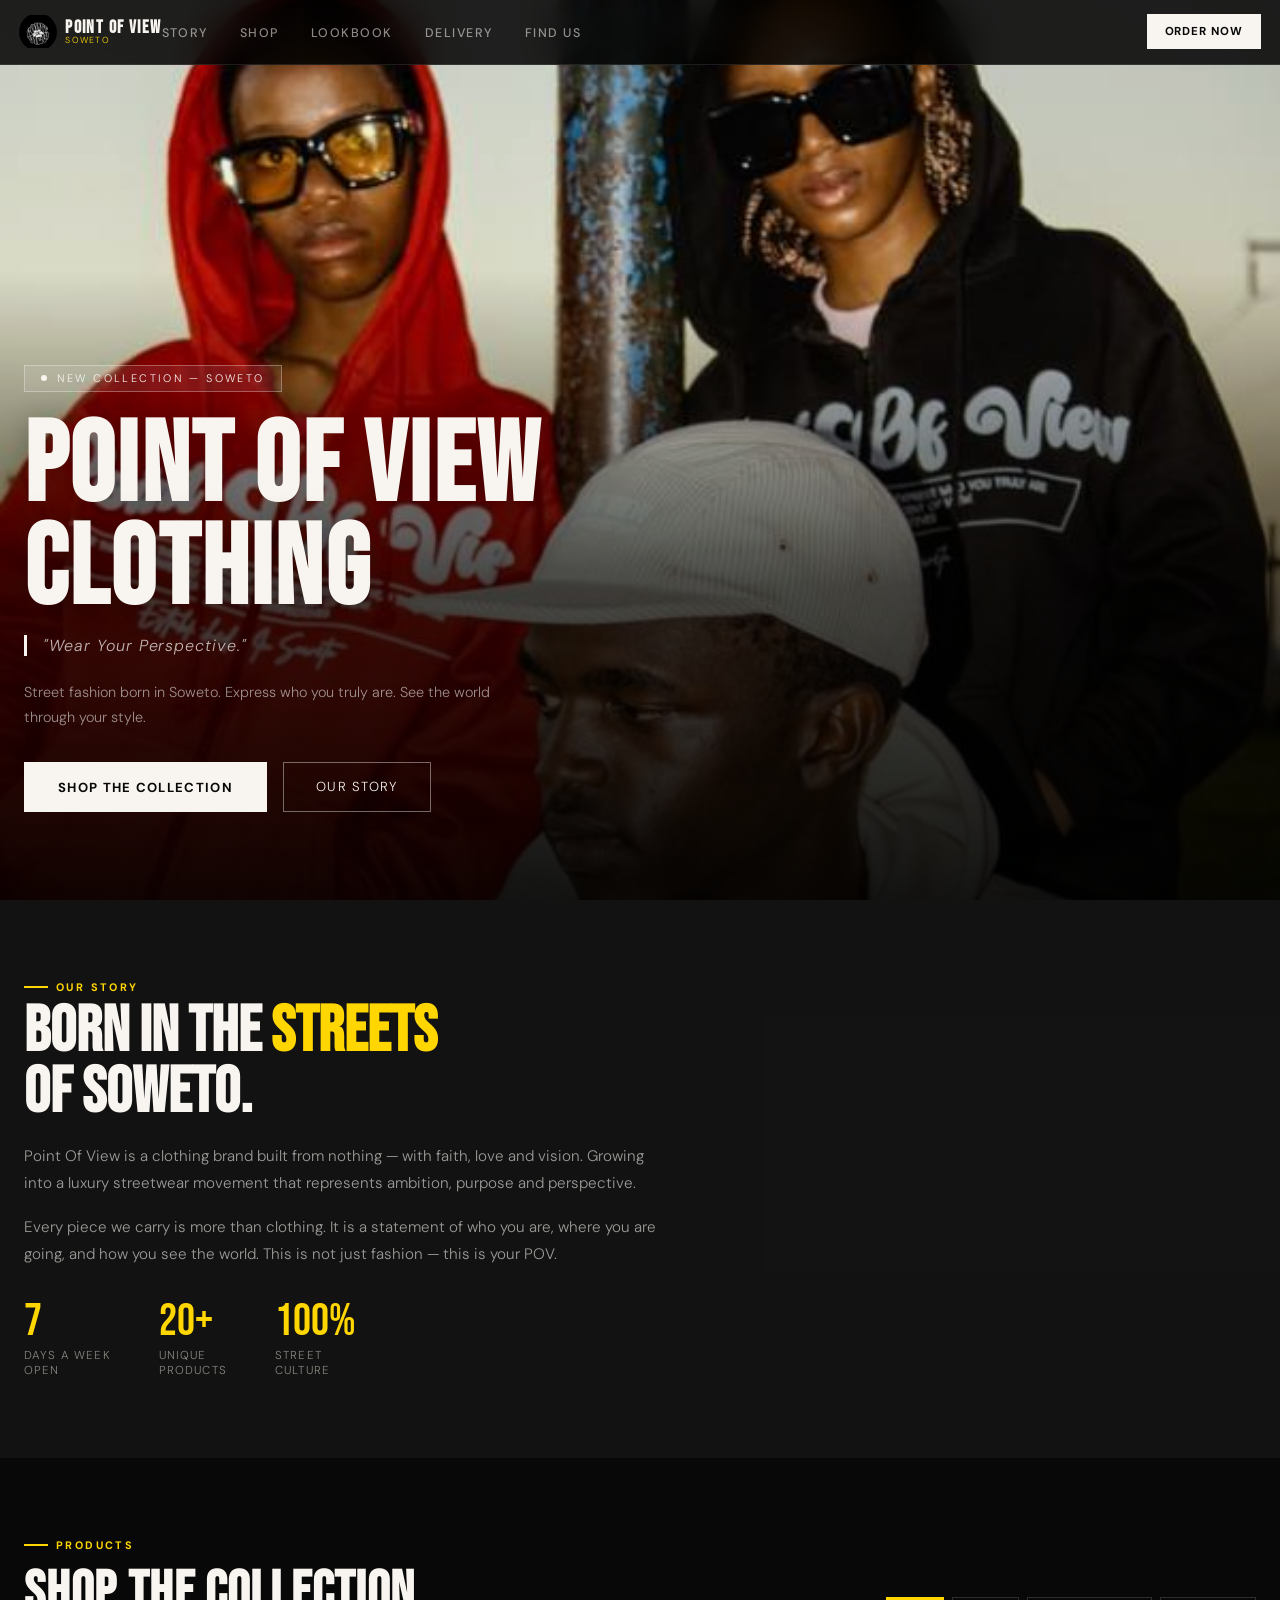
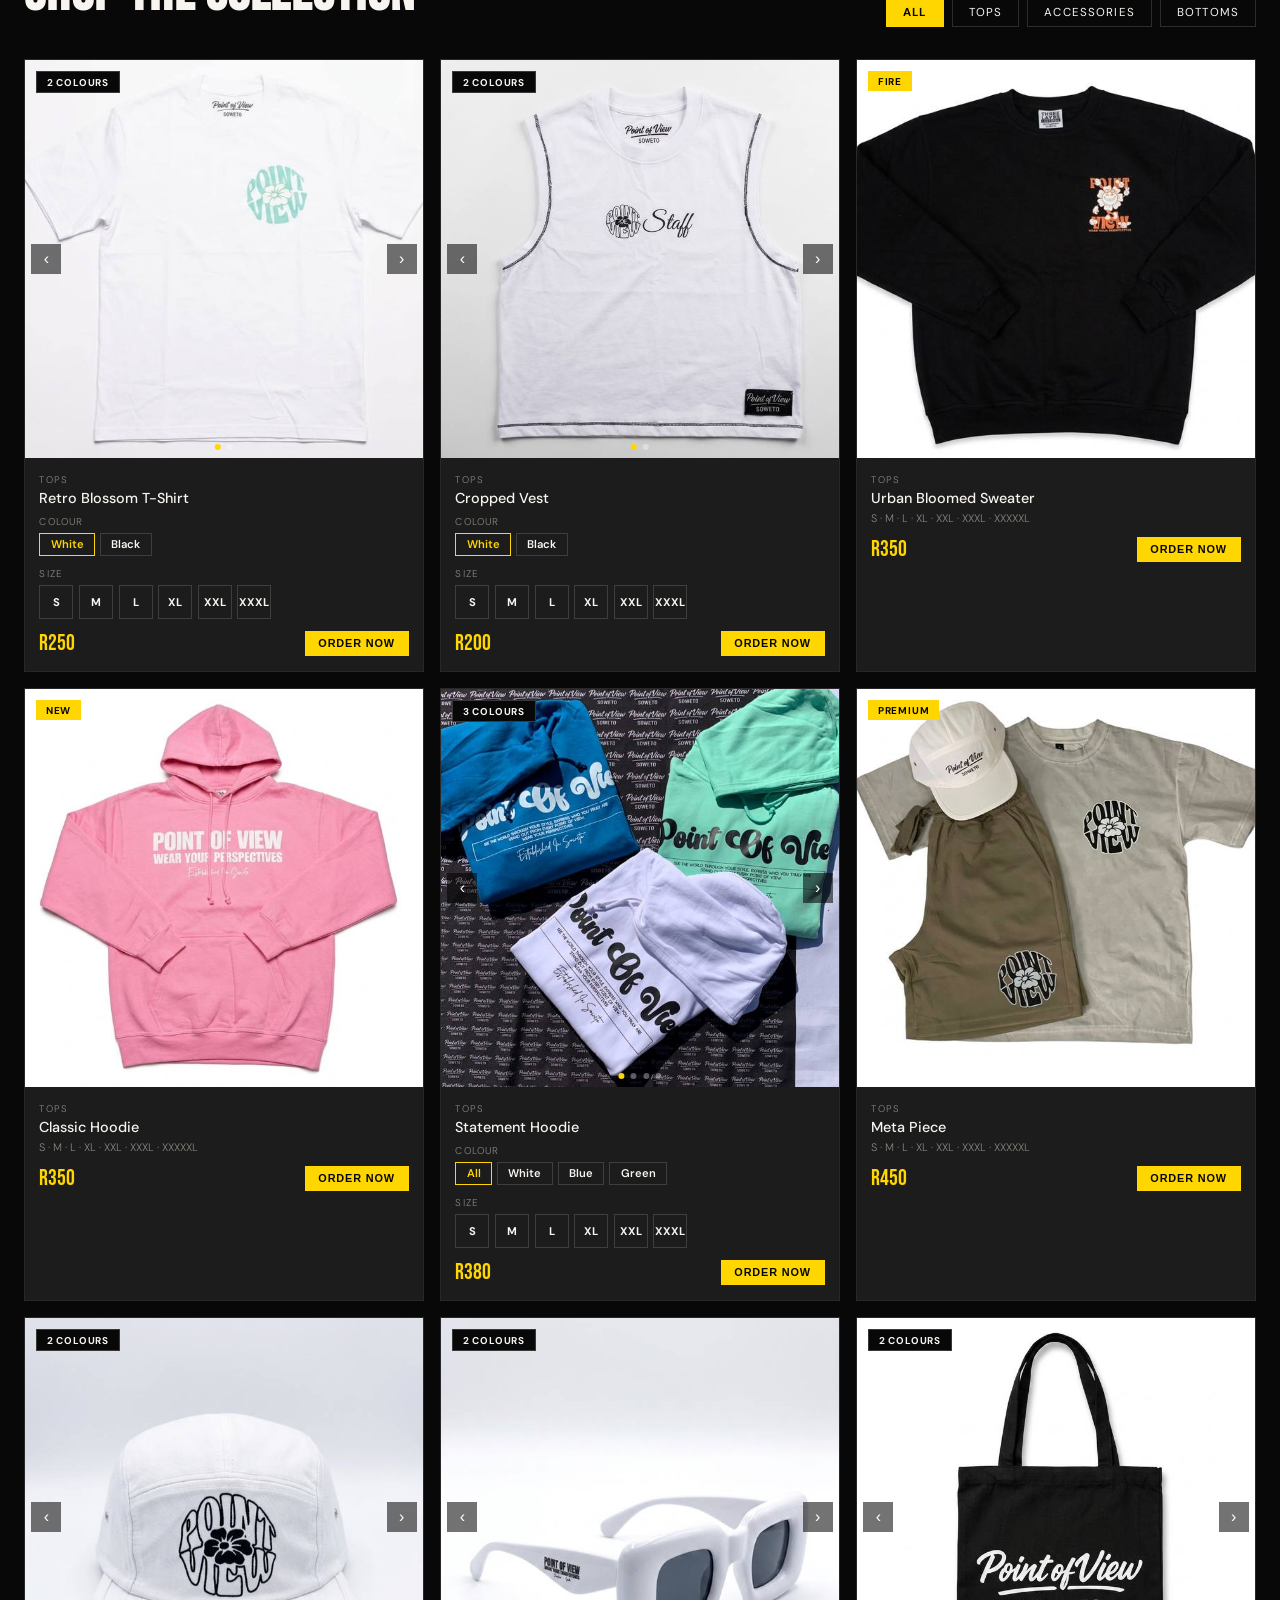
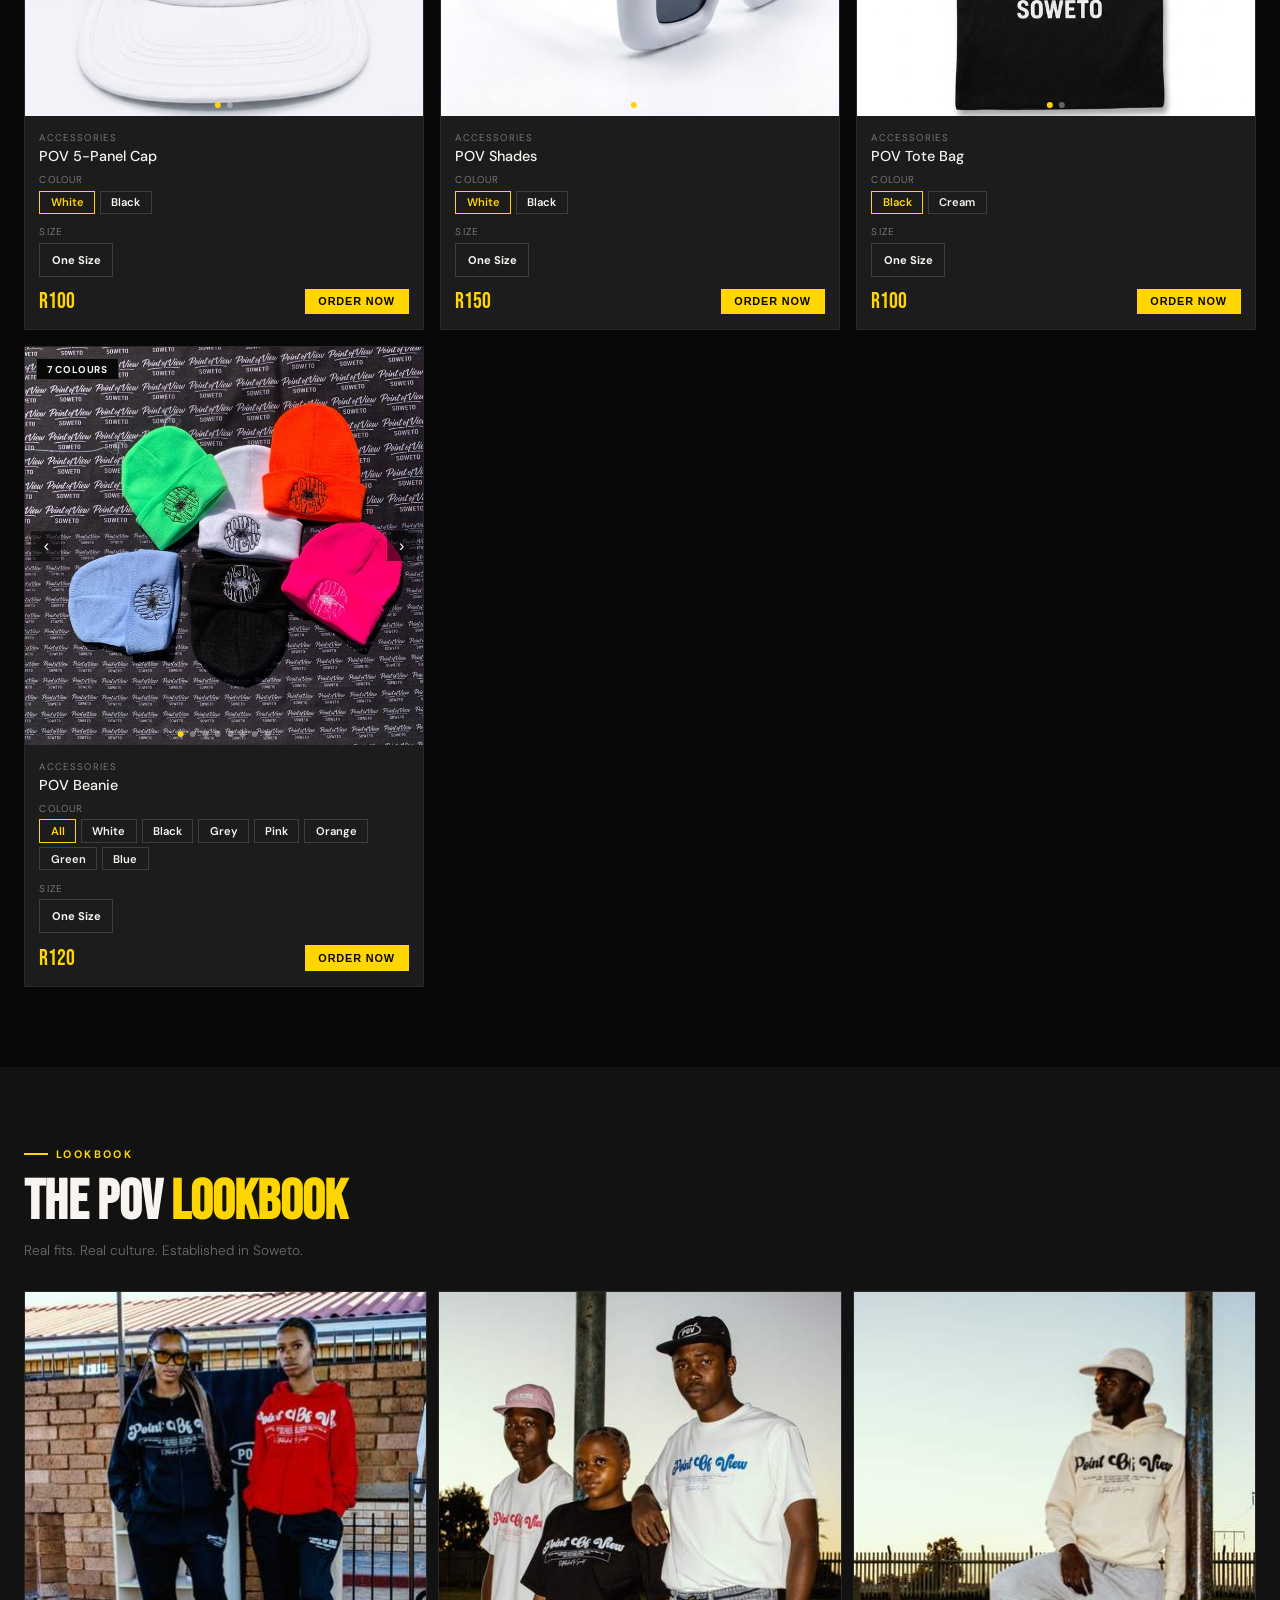
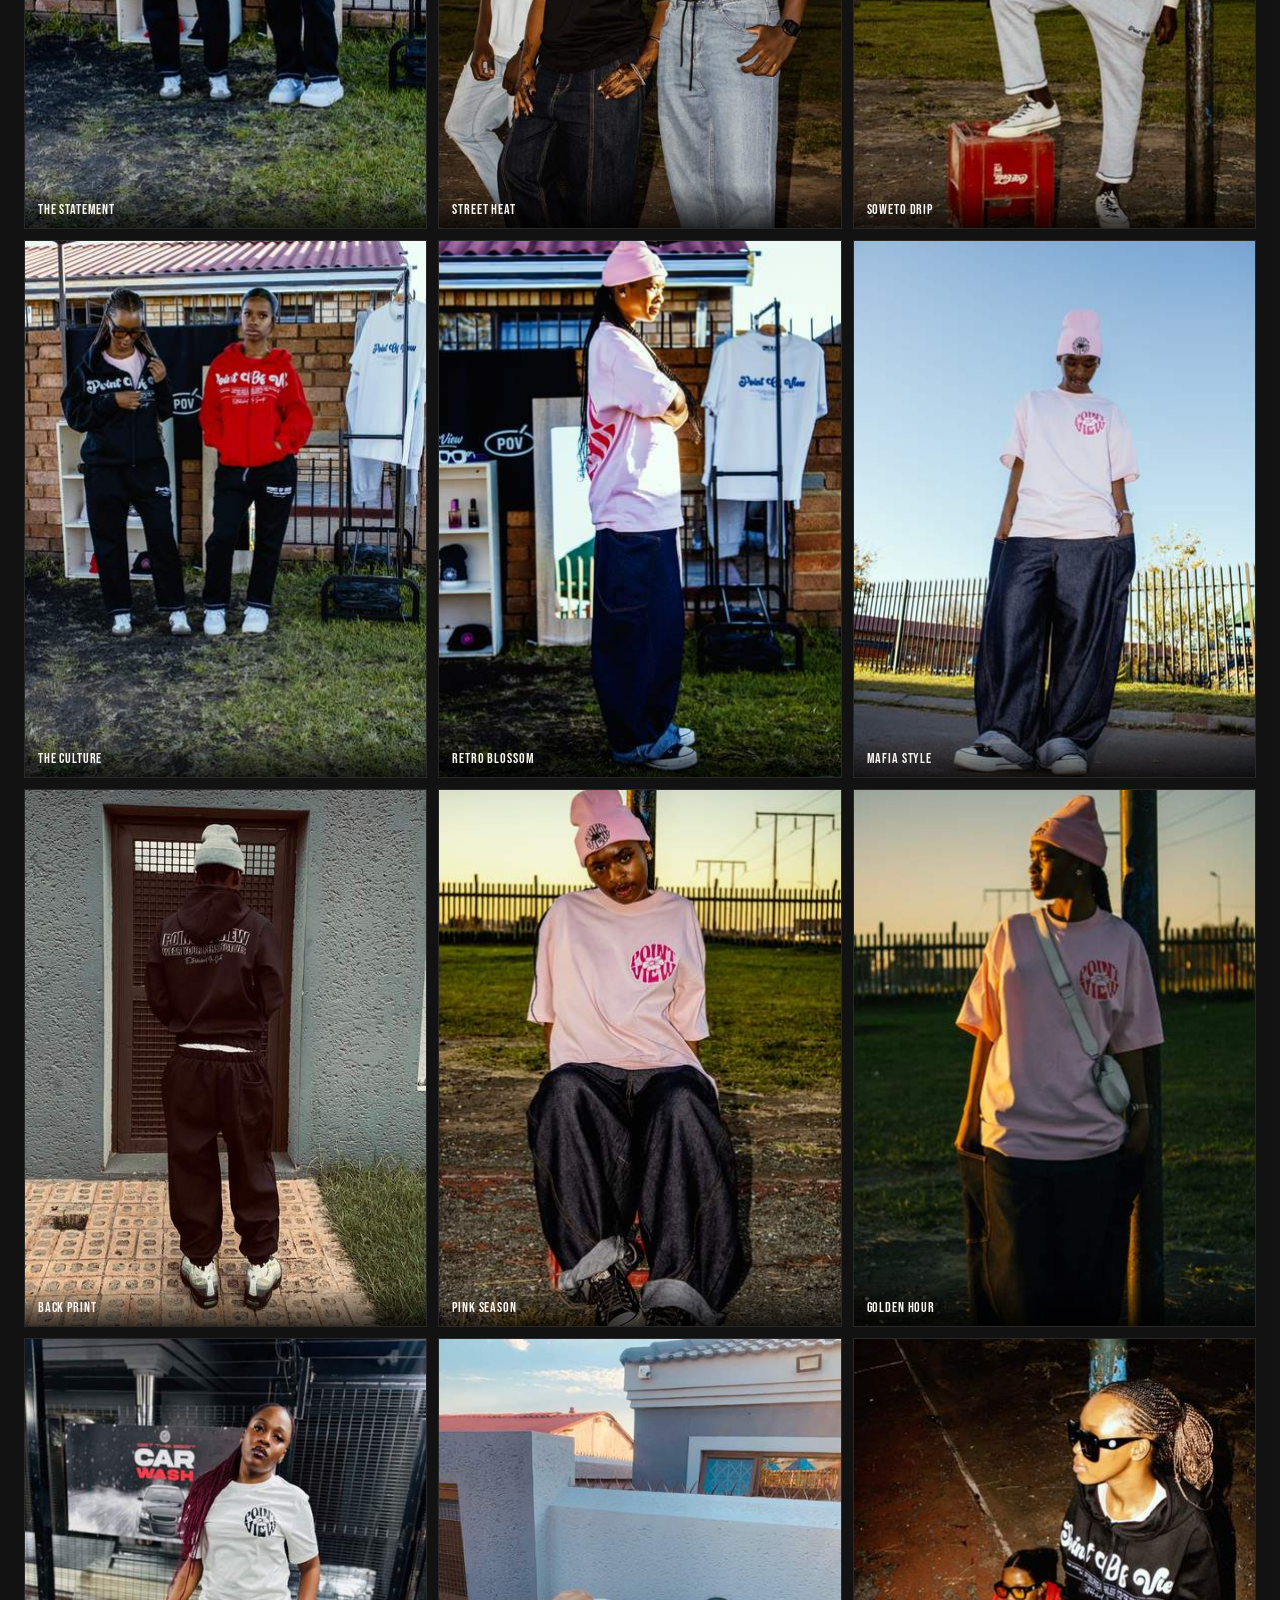
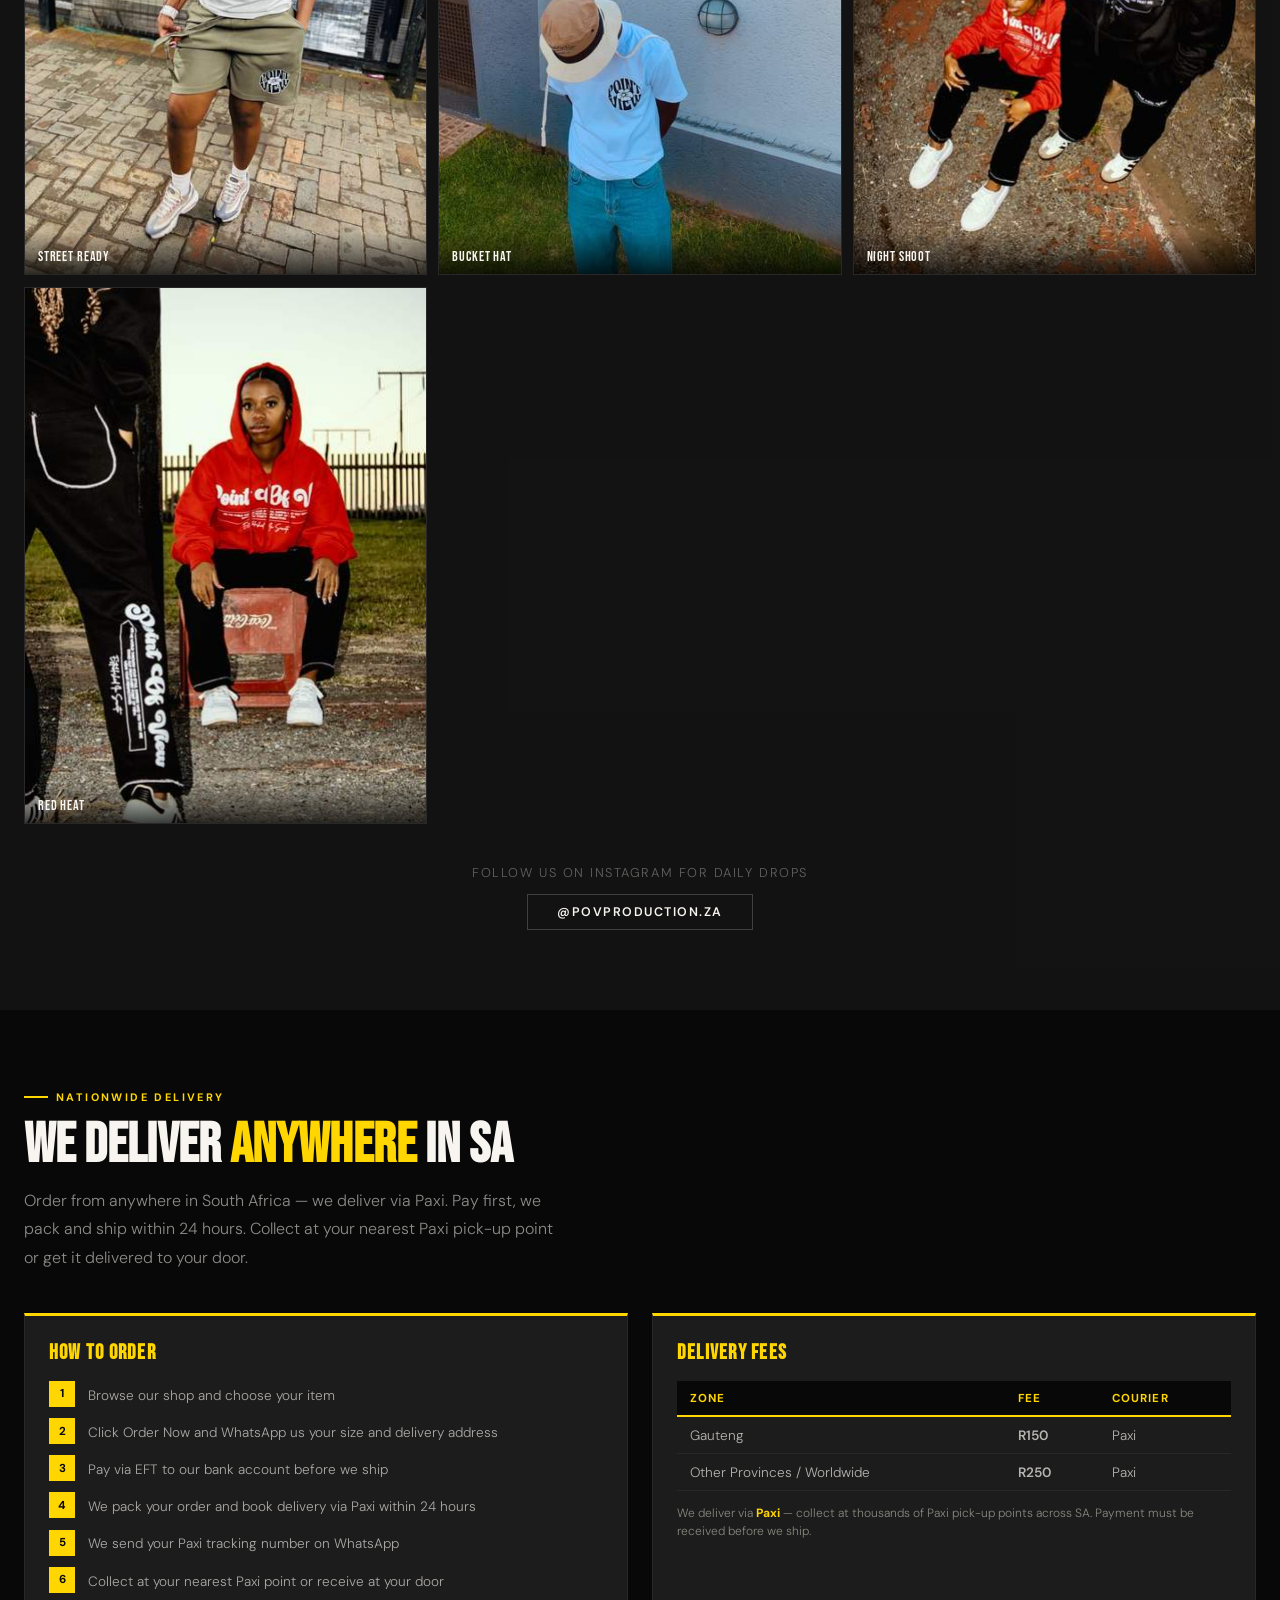
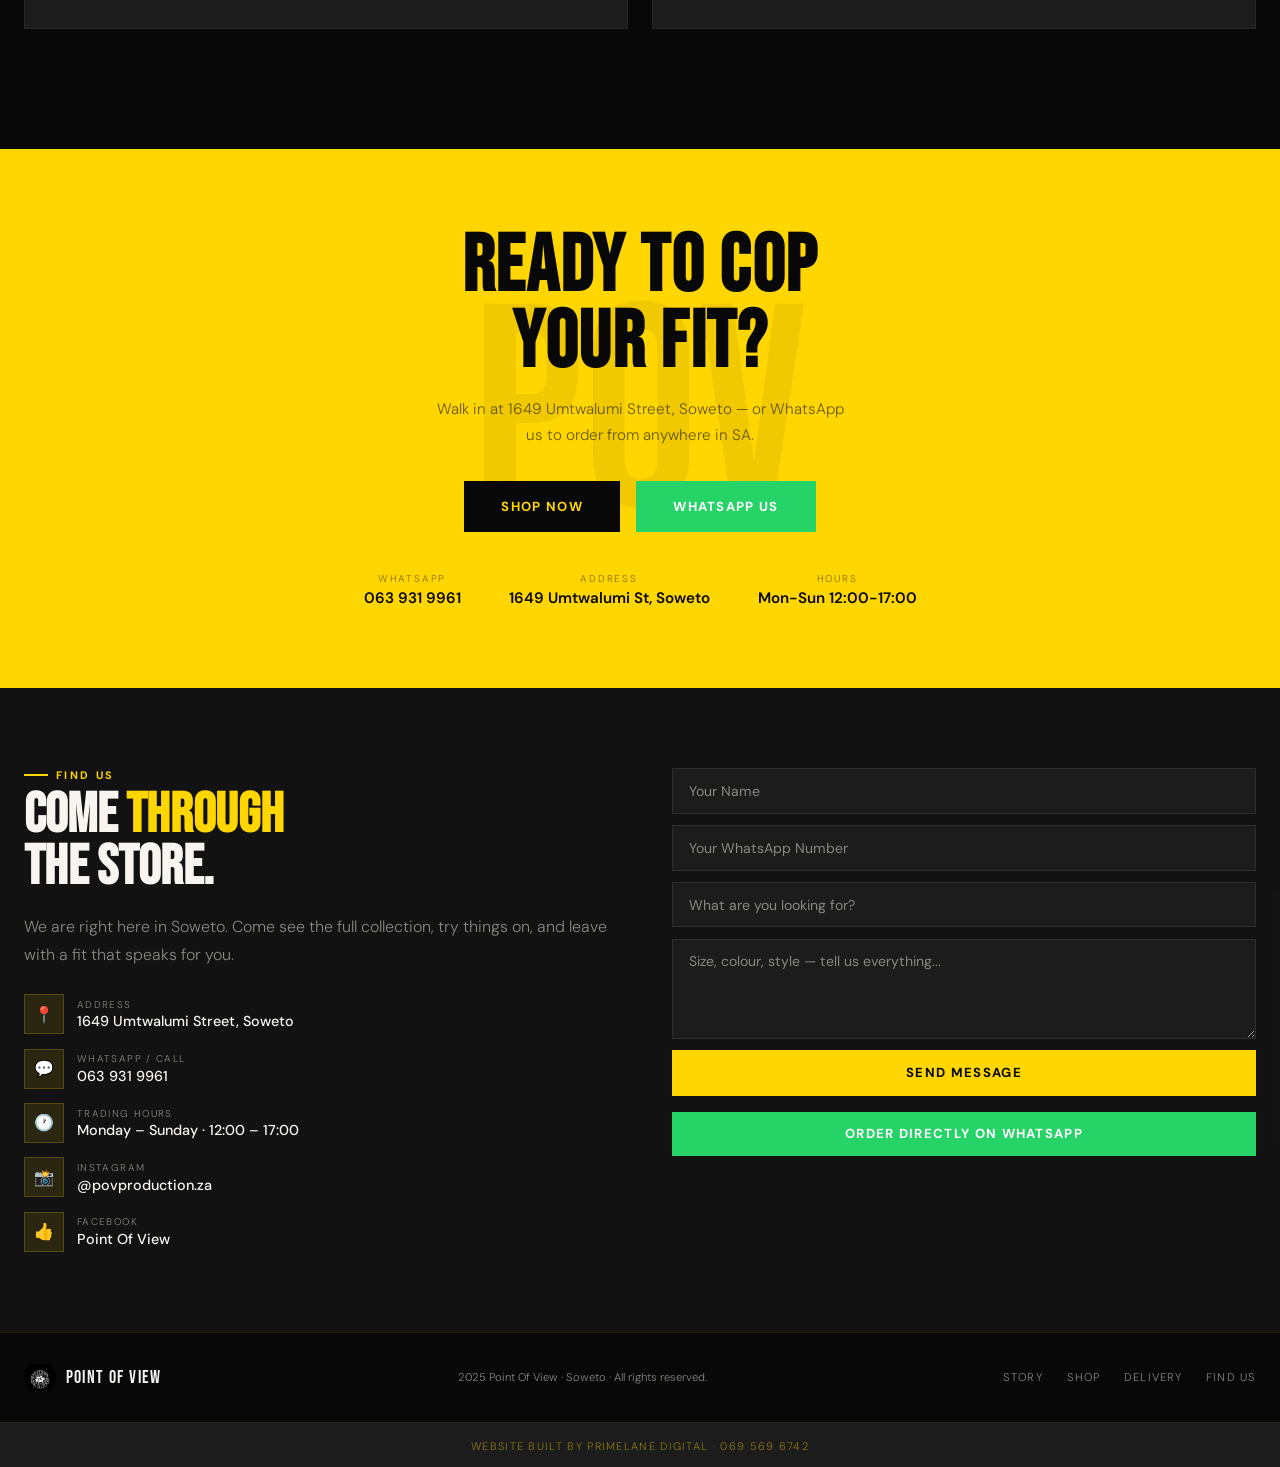
==== index.html @ 4c7d1acc "Initial commit" ====
<!DOCTYPE html>
<html lang="en">
<head>
  <meta charset="UTF-8"/>
  <meta name="viewport" content="width=device-width, initial-scale=1.0"/>
  <title>Point Of View | POV Clothing — Soweto</title>
  <link href="https://fonts.googleapis.com/css2?family=Bebas+Neue&family=DM+Sans:wght@300;400;500&display=swap" rel="stylesheet"/>
  <style>
    *,*::before,*::after{margin:0;padding:0;box-sizing:border-box;}
    :root{--black:#080808;--white:#f8f5f0;--yellow:#FFD600;--gray:#141414;--gray2:#1c1c1c;--muted:#888880;}
    html{scroll-behavior:smooth;}
    body{background:var(--black);color:var(--white);font-family:'DM Sans',sans-serif;font-weight:300;overflow-x:hidden;}
    nav{position:fixed;top:0;left:0;right:0;z-index:200;display:flex;flex-direction:row;justify-content:space-between;align-items:center;flex-wrap:nowrap;padding:0.8rem 1.2rem;background:rgba(0,0,0,0.85);backdrop-filter:blur(20px);border-bottom:1px solid rgba(255,255,255,0.1);}
    .nav-logo{display:flex;align-items:center;gap:0.5rem;flex-shrink:1;max-width:60%;}
    .nav-logo img{width:38px;height:38px;object-fit:contain;border-radius:50%;}
    .nav-logo-text{display:flex;flex-direction:column;line-height:1;}
    .nav-logo-text strong{font-family:'Bebas Neue',sans-serif;font-size:1.1rem;letter-spacing:0.08em;color:var(--white);white-space:nowrap;}
    .nav-logo-text small{font-size:0.55rem;letter-spacing:0.15em;text-transform:uppercase;color:#FFD600;}
    .nav-links{display:flex;gap:2rem;list-style:none;}
    .nav-links a{color:var(--white);text-decoration:none;font-size:0.78rem;letter-spacing:0.12em;text-transform:uppercase;font-weight:500;opacity:0.55;transition:opacity 0.2s;}
    .nav-links a:hover{opacity:1;color:#FFD600;}
    .nav-cta{background:var(--white);color:var(--black);padding:0.5rem 1rem;font-size:0.72rem;font-weight:700;letter-spacing:0.08em;text-transform:uppercase;text-decoration:none;border:2px solid var(--white);white-space:nowrap;flex-shrink:0;display:block;margin-left:auto;transition:all 0.2s;}
    .nav-cta:hover{background:transparent;color:var(--white);}
    .hero{min-height:100svh;position:relative;overflow:hidden;display:flex;align-items:flex-end;padding:0;}
    .hero-photo{position:absolute;inset:0;z-index:0;}
    .hero-photo img{width:100%;height:100%;object-fit:cover;object-position:center 20%;}
    .hero-photo::after{content:'';position:absolute;inset:0;background:linear-gradient(to bottom,rgba(0,0,0,0.05) 0%,rgba(0,0,0,0.05) 30%,rgba(0,0,0,0.7) 65%,rgba(0,0,0,0.92) 100%);}
    .hero-content{position:relative;z-index:2;width:100%;padding:7rem 1.5rem 4rem;}
    .hero-eyebrow{display:inline-flex;align-items:center;gap:0.6rem;background:rgba(255,255,255,0.08);border:1px solid rgba(255,255,255,0.3);padding:0.35rem 1rem;margin-bottom:1.5rem;font-size:0.68rem;letter-spacing:0.22em;text-transform:uppercase;color:var(--white);}
    .blink{width:6px;height:6px;background:var(--white);border-radius:50%;animation:blink 1.5s ease-in-out infinite;}
    @keyframes blink{0%,100%{opacity:1}50%{opacity:0.2}}
    .hero h1{font-family:'Bebas Neue',sans-serif;font-size:clamp(3.5rem,10vw,7rem);line-height:0.92;letter-spacing:0.02em;color:var(--white);margin-bottom:0.8rem;text-shadow:0 2px 30px rgba(0,0,0,0.3);}
    .hero-slogan{font-size:1rem;font-style:italic;color:rgba(255,255,255,0.7);letter-spacing:0.06em;margin-bottom:1.5rem;border-left:3px solid var(--white);padding-left:1rem;}
    .hero-sub{font-size:0.9rem;color:rgba(255,255,255,0.55);max-width:480px;line-height:1.75;margin-bottom:2rem;}
    .hero-btns{display:flex;gap:1rem;flex-wrap:wrap;margin-bottom:1.5rem;}
    .btn-main{background:var(--white);color:var(--black);padding:0.9rem 2rem;font-size:0.82rem;font-weight:700;letter-spacing:0.1em;text-transform:uppercase;text-decoration:none;border:2px solid var(--white);transition:all 0.2s;display:inline-block;}
    .btn-main:hover{background:transparent;color:var(--white);}
    .btn-ghost{border:1.5px solid rgba(255,255,255,0.4);color:var(--white);padding:0.9rem 2rem;font-size:0.82rem;letter-spacing:0.1em;text-transform:uppercase;text-decoration:none;transition:all 0.2s;display:inline-block;}
    .btn-ghost:hover{background:var(--white);color:var(--black);}
    section{padding:5rem 1.5rem;position:relative;z-index:1;}
    .sec-tag{font-size:0.68rem;letter-spacing:0.22em;text-transform:uppercase;color:#FFD600;font-weight:700;margin-bottom:0.5rem;display:flex;align-items:center;gap:0.5rem;}
    .sec-tag::before{content:'';width:1.5rem;height:2px;background:#FFD600;}
    .about{background:rgba(20,20,20,0.95);}
    .about h2{font-family:'Bebas Neue',sans-serif;font-size:clamp(2.5rem,6vw,4rem);line-height:0.95;color:var(--white);margin-bottom:1.2rem;}
    .about h2 span{color:#FFD600;}
    .about p{color:rgba(248,245,240,0.6);line-height:1.8;margin-bottom:1rem;font-size:0.95rem;max-width:640px;}
    .about-stats{display:flex;gap:3rem;margin-top:2rem;flex-wrap:wrap;}
    .astat-n{font-family:'Bebas Neue',sans-serif;font-size:2.8rem;color:#FFD600;line-height:1;}
    .astat-l{font-size:0.72rem;letter-spacing:0.1em;text-transform:uppercase;color:var(--muted);margin-top:0.2rem;}
    .shop{background:var(--black);}
    .shop-header{display:flex;justify-content:space-between;align-items:flex-end;margin-bottom:2rem;flex-wrap:wrap;gap:1rem;}
    .shop-header h2{font-family:'Bebas Neue',sans-serif;font-size:clamp(2rem,5vw,3.5rem);letter-spacing:0.02em;color:var(--white);}
    .filter-row{display:flex;gap:0.5rem;flex-wrap:wrap;}
    .filter-btn{padding:0.4rem 1rem;font-size:0.72rem;letter-spacing:0.1em;text-transform:uppercase;border:1px solid rgba(248,245,240,0.15);background:transparent;color:var(--white);cursor:pointer;transition:all 0.2s;font-family:'DM Sans',sans-serif;}
    .filter-btn:hover,.filter-btn.active{background:#FFD600;color:var(--black);border-color:#FFD600;font-weight:700;}
    .products-grid{display:grid;grid-template-columns:repeat(3,1fr);gap:1rem;}
    .product-card{background:var(--gray2);border:1px solid rgba(255,255,255,0.05);overflow:hidden;transition:transform 0.3s,border-color 0.3s;}
    .product-card:hover{transform:translateY(-5px);border-color:rgba(255,214,0,0.3);}
    .product-img{aspect-ratio:1/1;background:var(--gray);position:relative;display:flex;flex-direction:column;align-items:center;justify-content:center;overflow:hidden;}
    .product-img img{width:100%;height:100%;object-fit:cover;}
    .prod-icon{font-size:2rem;opacity:0.18;}
    .prod-hint{font-size:0.6rem;letter-spacing:0.15em;text-transform:uppercase;color:rgba(248,245,240,0.18);margin-top:0.3rem;}
    .product-badge{position:absolute;top:0.7rem;left:0.7rem;z-index:2;padding:0.22rem 0.6rem;font-size:0.62rem;font-weight:700;letter-spacing:0.08em;text-transform:uppercase;}
    .b-fire{background:#FFD600;color:var(--black);}
    .b-new{background:var(--black);color:var(--white);border:1px solid rgba(255,255,255,0.2);}
    .product-info{padding:0.9rem;}
    .product-cat{font-size:0.6rem;letter-spacing:0.14em;text-transform:uppercase;color:var(--muted);margin-bottom:0.2rem;}
    .product-name{font-size:0.9rem;font-weight:500;margin-bottom:0.25rem;}
    .product-sizes{font-size:0.68rem;color:var(--muted);margin-bottom:0.7rem;}
    .product-bottom{display:flex;justify-content:space-between;align-items:center;}
    .product-price{font-family:'Bebas Neue',sans-serif;font-size:1.4rem;color:#FFD600;}
    .buy-btn{background:#FFD600;color:var(--black);padding:0.42rem 0.85rem;font-size:0.68rem;font-weight:700;letter-spacing:0.08em;text-transform:uppercase;border:none;cursor:pointer;transition:all 0.2s;}
    .buy-btn:hover{background:var(--white);}
    .slider-card{background:var(--gray2);border:1px solid rgba(255,255,255,0.05);overflow:hidden;transition:transform 0.3s,border-color 0.3s;}
    .slider-card:hover{transform:translateY(-5px);border-color:rgba(255,214,0,0.3);}
    .slider-wrap{position:relative;aspect-ratio:1/1;overflow:hidden;}
    .slider-track{display:flex;transition:transform 0.4s ease;height:100%;width:100%;}
    .slider-slide{min-width:100%;width:100%;height:100%;flex-shrink:0;flex-grow:0;background:#f5f5f5;overflow:hidden;}
    .slider-slide img{width:100%;height:100%;object-fit:contain;object-position:center;display:block;background:#f5f5f5;}
    .slider-prev,.slider-next{position:absolute;top:50%;transform:translateY(-50%);width:30px;height:30px;background:rgba(0,0,0,0.55);color:#fff;border:none;cursor:pointer;display:flex;align-items:center;justify-content:center;font-size:1rem;z-index:10;transition:background 0.2s;}
    .slider-prev{left:0.4rem;}
    .slider-next{right:0.4rem;}
    .slider-prev:hover,.slider-next:hover{background:#FFD600;color:var(--black);}
    .slider-dots{position:absolute;bottom:0.5rem;left:50%;transform:translateX(-50%);display:flex;gap:0.4rem;}
    .slider-dot{width:6px;height:6px;border-radius:50%;background:rgba(255,255,255,0.35);cursor:pointer;transition:background 0.2s;}
    .slider-dot.active{background:#FFD600;}
    .slider-info{padding:0.9rem;}
    .slider-cat{font-size:0.6rem;letter-spacing:0.14em;text-transform:uppercase;color:var(--muted);margin-bottom:0.2rem;}
    .slider-name{font-size:0.9rem;font-weight:500;margin-bottom:0.5rem;}
    .colour-label,.size-label{font-size:0.62rem;letter-spacing:0.12em;text-transform:uppercase;color:var(--muted);margin-bottom:0.3rem;}
    .colour-options{display:flex;gap:0.4rem;margin-bottom:0.7rem;flex-wrap:wrap;}
    .colour-btn{padding:0.22rem 0.65rem;font-size:0.7rem;font-weight:600;border:1.5px solid rgba(255,255,255,0.15);background:transparent;color:var(--white);cursor:pointer;transition:all 0.2s;font-family:'DM Sans',sans-serif;}
    .colour-btn.selected,.colour-btn:hover{border-color:#FFD600;color:#FFD600;}
    .size-options{display:flex;gap:0.35rem;flex-wrap:wrap;margin-bottom:0.7rem;}
    .size-btn{width:34px;height:34px;font-size:0.7rem;font-weight:700;border:1.5px solid rgba(255,255,255,0.15);background:transparent;color:var(--white);cursor:pointer;transition:all 0.2s;font-family:'DM Sans',sans-serif;display:flex;align-items:center;justify-content:center;}
    .size-btn.selected,.size-btn:hover{border-color:#FFD600;color:#FFD600;}
    .slider-bottom{display:flex;justify-content:space-between;align-items:center;}
    .slider-price{font-family:'Bebas Neue',sans-serif;font-size:1.4rem;color:#FFD600;}
    .slider-order{background:#FFD600;color:var(--black);padding:0.42rem 0.85rem;font-size:0.68rem;font-weight:700;letter-spacing:0.08em;text-transform:uppercase;border:none;cursor:pointer;transition:all 0.2s;}
    .slider-order:hover{background:var(--white);}
    .lookbook{background:rgba(20,20,20,0.95);}
    .lookbook h2{font-family:'Bebas Neue',sans-serif;font-size:clamp(2rem,5vw,3.5rem);color:var(--white);margin-bottom:0.4rem;}
    .lookbook h2 span{color:#FFD600;}
    .lookbook-sub{color:rgba(248,245,240,0.4);font-size:0.85rem;margin-bottom:2rem;}
    .lookbook-grid{display:grid;grid-template-columns:repeat(3,1fr);gap:0.7rem;margin-bottom:2.5rem;}
    .look-card{position:relative;overflow:hidden;aspect-ratio:3/4;background:var(--gray2);border:1px solid rgba(255,255,255,0.05);transition:transform 0.3s;}
    .look-card:hover{transform:scale(0.98);}
    .look-card img{width:100%;height:100%;object-fit:cover;display:block;}
    .look-name{position:absolute;bottom:0;left:0;right:0;padding:1rem 0.8rem 0.6rem;background:linear-gradient(transparent,rgba(0,0,0,0.75));font-family:'Bebas Neue',sans-serif;font-size:0.9rem;letter-spacing:0.06em;color:var(--white);}
    .look-insta{text-align:center;display:flex;flex-direction:column;align-items:center;gap:0.8rem;}
    .look-insta p{font-size:0.8rem;color:rgba(248,245,240,0.35);letter-spacing:0.12em;text-transform:uppercase;}
    .insta-btn{display:inline-block;border:1.5px solid rgba(248,245,240,0.2);color:var(--white);padding:0.55rem 1.8rem;font-size:0.78rem;font-weight:600;letter-spacing:0.12em;text-transform:uppercase;text-decoration:none;transition:all 0.2s;}
    .insta-btn:hover{background:var(--white);color:var(--black);}
    .delivery{background:var(--black);}
    .delivery h2{font-family:'Bebas Neue',sans-serif;font-size:clamp(2rem,5vw,3.5rem);color:var(--white);margin-bottom:0.5rem;}
    .delivery h2 span{color:#FFD600;}
    .delivery-intro{color:rgba(248,245,240,0.55);line-height:1.8;max-width:540px;margin-bottom:2.5rem;}
    .delivery-grid{display:grid;grid-template-columns:1fr 1fr;gap:1.5rem;margin-bottom:2.5rem;}
    .delivery-card{background:var(--gray2);border:1px solid rgba(255,255,255,0.05);padding:1.5rem;border-top:3px solid #FFD600;}
    .delivery-card h3{font-family:'Bebas Neue',sans-serif;font-size:1.3rem;letter-spacing:0.06em;color:#FFD600;margin-bottom:1rem;}
    .d-step{display:flex;gap:0.8rem;align-items:flex-start;margin-bottom:0.7rem;}
    .d-num{width:26px;height:26px;background:#FFD600;color:var(--black);display:flex;align-items:center;justify-content:center;font-size:0.72rem;font-weight:700;flex-shrink:0;}
    .d-text{font-size:0.85rem;color:rgba(248,245,240,0.65);line-height:1.5;padding-top:0.3rem;}
    .courier-table{width:100%;border-collapse:collapse;}
    .courier-table th{background:var(--black);color:#FFD600;font-size:0.72rem;letter-spacing:0.1em;text-transform:uppercase;padding:0.6rem 0.8rem;text-align:left;border-bottom:2px solid #FFD600;}
    .courier-table td{padding:0.6rem 0.8rem;font-size:0.85rem;color:rgba(248,245,240,0.7);border-bottom:1px solid rgba(255,255,255,0.05);}
    .fee{color:#FFD600;font-weight:600;}
    .cta-section{background:#FFD600;padding:5rem 1.5rem;text-align:center;position:relative;overflow:hidden;}
    .cta-section::before{content:'POV';position:absolute;top:50%;left:50%;transform:translate(-50%,-50%);font-family:'Bebas Neue',sans-serif;font-size:18rem;color:rgba(8,8,8,0.06);pointer-events:none;line-height:1;white-space:nowrap;}
    .cta-section h2{font-family:'Bebas Neue',sans-serif;font-size:clamp(2.5rem,7vw,5rem);color:var(--black);line-height:0.95;letter-spacing:0.02em;margin-bottom:1rem;position:relative;}
    .cta-section p{font-size:0.95rem;color:rgba(8,8,8,0.6);max-width:420px;margin:0 auto 2rem;line-height:1.7;position:relative;}
    .btn-black{background:var(--black);color:#FFD600;padding:0.95rem 2.2rem;font-size:0.82rem;font-weight:700;letter-spacing:0.1em;text-transform:uppercase;text-decoration:none;border:2px solid var(--black);transition:all 0.2s;display:inline-block;position:relative;}
    .btn-black:hover{background:transparent;color:var(--black);}
    .cta-contact{display:flex;justify-content:center;gap:3rem;margin-top:2.5rem;flex-wrap:wrap;position:relative;}
    .cta-lbl{font-size:0.62rem;letter-spacing:0.18em;text-transform:uppercase;color:rgba(8,8,8,0.5);margin-bottom:0.2rem;}
    .cta-val{font-size:0.95rem;font-weight:600;color:var(--black);}
    .contact-section{background:rgba(20,20,20,0.95);}
    .contact-grid{display:grid;grid-template-columns:1fr 1fr;gap:4rem;align-items:start;}
    .contact-left h2{font-family:'Bebas Neue',sans-serif;font-size:clamp(2rem,5vw,3.5rem);line-height:0.92;color:var(--white);margin-bottom:1.2rem;}
    .contact-left h2 span{color:#FFD600;}
    .contact-left p{color:var(--muted);line-height:1.8;margin-bottom:1.5rem;}
    .c-items{display:flex;flex-direction:column;gap:0.9rem;}
    .c-item{display:flex;gap:0.8rem;align-items:center;}
    .c-icon{width:40px;height:40px;background:rgba(255,214,0,0.1);border:1px solid rgba(255,214,0,0.2);display:flex;align-items:center;justify-content:center;font-size:1rem;flex-shrink:0;}
    .c-lbl{font-size:0.62rem;letter-spacing:0.14em;text-transform:uppercase;color:var(--muted);margin-bottom:0.1rem;}
    .c-val{font-size:0.9rem;font-weight:500;}
    .contact-form{display:flex;flex-direction:column;gap:0.7rem;}
    .form-input{padding:0.8rem 1rem;background:var(--gray2);border:1px solid rgba(255,255,255,0.08);color:var(--white);font-family:'DM Sans',sans-serif;font-size:0.88rem;outline:none;transition:border-color 0.2s;}
    .form-input:focus{border-color:#FFD600;}
    .form-input::placeholder{color:var(--muted);}
    textarea.form-input{min-height:100px;resize:vertical;}
    .form-submit{background:#FFD600;color:var(--black);padding:0.9rem;font-family:'DM Sans',sans-serif;font-size:0.82rem;font-weight:700;letter-spacing:0.1em;text-transform:uppercase;border:none;cursor:pointer;transition:all 0.2s;}
    .form-submit:hover{background:var(--white);}
    .wa-link{display:block;text-align:center;background:#25D366;color:white;padding:0.85rem;font-size:0.82rem;font-weight:700;letter-spacing:0.1em;text-transform:uppercase;text-decoration:none;margin-top:0.3rem;}
    .modal-overlay{display:none;position:fixed;inset:0;z-index:500;background:rgba(8,8,8,0.9);backdrop-filter:blur(8px);align-items:center;justify-content:center;}
    .modal-overlay.open{display:flex;}
    .modal{background:var(--gray2);width:90%;max-width:420px;border:1px solid rgba(255,214,0,0.2);overflow:hidden;}
    .modal-top{background:var(--black);padding:1.1rem 1.4rem;display:flex;justify-content:space-between;align-items:center;border-bottom:2px solid #FFD600;}
    .modal-top h3{font-family:'Bebas Neue',sans-serif;font-size:1.3rem;letter-spacing:0.06em;color:var(--white);}
    .modal-close{background:none;border:none;color:var(--white);font-size:1.3rem;cursor:pointer;opacity:0.6;}
    .modal-close:hover{opacity:1;color:#FFD600;}
    .modal-body{padding:1.5rem;}
    .modal-product{display:flex;gap:1rem;margin-bottom:1.2rem;}
    .modal-img{width:68px;height:68px;background:var(--gray);display:flex;align-items:center;justify-content:center;font-size:1.6rem;flex-shrink:0;border:1px solid rgba(255,214,0,0.15);}
    .modal-info h4{font-size:0.95rem;font-weight:600;margin-bottom:0.25rem;}
    .modal-info p{font-size:0.8rem;color:var(--muted);}
    .modal-price{font-family:'Bebas Neue',sans-serif;font-size:1.8rem;color:#FFD600;margin-top:0.3rem;}
    .modal-note{font-size:0.78rem;color:var(--muted);line-height:1.6;margin-bottom:1.2rem;padding:0.7rem 0.9rem;background:rgba(255,214,0,0.05);border-left:3px solid #FFD600;}
    .wa-order-btn{display:block;width:100%;text-align:center;background:#25D366;color:white;padding:0.9rem;font-size:0.85rem;font-weight:700;letter-spacing:0.06em;text-transform:uppercase;text-decoration:none;}
    footer{background:var(--black);padding:1.8rem 1.5rem;display:flex;justify-content:space-between;align-items:center;border-top:1px solid rgba(255,214,0,0.1);flex-wrap:wrap;gap:0.8rem;position:relative;z-index:1;}
    .footer-logo{display:flex;align-items:center;gap:0.6rem;}
    .footer-logo img{width:32px;height:32px;object-fit:contain;border-radius:50%;}
    .footer-logo span{font-family:'Bebas Neue',sans-serif;font-size:1.1rem;letter-spacing:0.08em;color:var(--white);}
    .footer-copy{font-size:0.7rem;color:var(--muted);}
    .footer-links{display:flex;gap:1.5rem;}
    .footer-links a{font-size:0.7rem;color:var(--muted);text-decoration:none;letter-spacing:0.1em;text-transform:uppercase;transition:color 0.2s;}
    .footer-links a:hover{color:#FFD600;}
    .built-by{background:var(--gray2);text-align:center;padding:0.7rem;border-top:1px solid rgba(255,214,0,0.06);position:relative;z-index:1;}
    .built-by a{font-size:0.68rem;letter-spacing:0.12em;text-transform:uppercase;color:#FFD600;text-decoration:none;opacity:0.5;transition:opacity 0.2s;}
    .built-by a:hover{opacity:1;}
    .fade-up{opacity:0;transform:translateY(24px);transition:opacity 0.6s ease,transform 0.6s ease;}
    .fade-up.visible{opacity:1;transform:translateY(0);}
    @media(max-width:900px){
      nav{padding:0.7rem 1rem;}
      .nav-links{display:none;}
      .hero{min-height:100svh;}
      .hero-content{padding:5.5rem 1.2rem 3.5rem;}
      .hero h1{font-size:clamp(2.8rem,10vw,5rem);}
      .contact-grid{grid-template-columns:1fr;gap:2.5rem;}
      .delivery-grid{grid-template-columns:1fr;}
    }
    @media(max-width:600px){
      .hero-content{padding:5rem 1rem 3rem;}
      .hero h1{font-size:clamp(2.5rem,9vw,4rem);}
      .products-grid{grid-template-columns:1fr 1fr;}
      .lookbook-grid{grid-template-columns:1fr 1fr;}
    }
  </style>
</head>
<body>

<nav>
  <div class="nav-logo">
    <img src="[data-uri]" alt="POV"/>
    <div class="nav-logo-text">
      <strong>POINT OF VIEW</strong>
      <small>Soweto</small>
    </div>
  </div>
  <ul class="nav-links">
    <li><a href="#about">Story</a></li>
    <li><a href="#shop">Shop</a></li>
    <li><a href="#lookbook">Lookbook</a></li>
    <li><a href="#delivery">Delivery</a></li>
    <li><a href="#contact">Find Us</a></li>
  </ul>
  <a href="https://wa.me/27639319961?text=Hi%20POV%2C%20I%20want%20to%20place%20an%20order" target="_blank" class="nav-cta">Order Now</a>
</nav>

<section class="hero" id="home">
  <div class="hero-photo"><img src="[data-uri]" alt="Point Of View Collection"/></div>
  <div class="hero-content">
    <div class="hero-eyebrow"><span class="blink"></span> New Collection — Soweto</div>
    <h1>POINT OF VIEW<br/>CLOTHING</h1>
    <div class="hero-slogan">"Wear Your Perspective."</div>
    <p class="hero-sub">Street fashion born in Soweto. Express who you truly are. See the world through your style.</p>
    <div class="hero-btns">
      <a href="#shop" class="btn-main">Shop The Collection</a>
      <a href="#about" class="btn-ghost">Our Story</a>
    </div>
  </div>
</section>

<section class="about" id="about">
  <div class="sec-tag">Our Story</div>
  <h2 class="fade-up">Born in the <span>streets</span><br/>of Soweto.</h2>
  <p class="fade-up">Point Of View is a clothing brand built from nothing — with faith, love and vision. Growing into a luxury streetwear movement that represents ambition, purpose and perspective.</p>
  <p class="fade-up">Every piece we carry is more than clothing. It is a statement of who you are, where you are going, and how you see the world. This is not just fashion — this is your POV.</p>
  <div class="about-stats fade-up">
    <div><div class="astat-n">7</div><div class="astat-l">Days a Week<br/>Open</div></div>
    <div><div class="astat-n">20+</div><div class="astat-l">Unique<br/>Products</div></div>
    <div><div class="astat-n">100%</div><div class="astat-l">Street<br/>Culture</div></div>
  </div>
</section>

<section class="shop" id="shop">
  <div class="shop-header fade-up">
    <div><div class="sec-tag">Products</div><h2>Shop The Collection</h2></div>
    <div class="filter-row">
      <button class="filter-btn active" onclick="setFilter(this,'all')">All</button>
      <button class="filter-btn" onclick="setFilter(this,'tops')">Tops</button>
      <button class="filter-btn" onclick="setFilter(this,'accessories')">Accessories</button>
      <button class="filter-btn" onclick="setFilter(this,'bottoms')">Bottoms</button>
    </div>
  </div>
  <div class="products-grid fade-up">
    <div class="slider-card" id="retro-blossom" data-cat="tops">
      <div class="slider-wrap">
        <div class="slider-track"><div class="slider-slide"><img src="[data-uri]" alt="White" style="object-fit:cover;"/></div><div class="slider-slide"><img src="[data-uri]" alt="Black" style="object-fit:cover;"/></div></div>
        <button class="slider-prev">&#8249;</button>
        <button class="slider-next">&#8250;</button>
        <div class="slider-dots"><div class="slider-dot active"></div><div class="slider-dot"></div></div>
        <div class="product-badge b-new">2 Colours</div>
      </div>
      <div class="slider-info">
        <div class="slider-cat">Tops</div>
        <div class="slider-name">Retro Blossom T-Shirt</div>
        <div class="colour-label">Colour</div>
        <div class="colour-options" style="flex-wrap:wrap;gap:0.3rem;"><button class="colour-btn selected" onclick="switchColour('retro-blossom',0)">White</button><button class="colour-btn" onclick="switchColour('retro-blossom',1)">Black</button></div>
        <div class="size-label">Size</div>
        <div class="size-options"><button class="size-btn" onclick="sizePick('retro-blossom',this)">S</button><button class="size-btn" onclick="sizePick('retro-blossom',this)">M</button><button class="size-btn" onclick="sizePick('retro-blossom',this)">L</button><button class="size-btn" onclick="sizePick('retro-blossom',this)">XL</button><button class="size-btn" onclick="sizePick('retro-blossom',this)">XXL</button><button class="size-btn" onclick="sizePick('retro-blossom',this)">XXXL</button></div>
        <div class="slider-bottom">
          <div class="slider-price">R250</div>
          <button class="slider-order" onclick="orderSlider('retro-blossom','Retro Blossom T-Shirt','R250')">Order Now</button>
        </div>
      </div>
    </div><div class="slider-card" id="cropped-vest" data-cat="tops">
      <div class="slider-wrap">
        <div class="slider-track"><div class="slider-slide"><img src="[data-uri]" alt="White" style="object-fit:cover;"/></div><div class="slider-slide"><img src="[data-uri]" alt="Black" style="object-fit:cover;"/></div></div>
        <button class="slider-prev">&#8249;</button>
        <button class="slider-next">&#8250;</button>
        <div class="slider-dots"><div class="slider-dot active"></div><div class="slider-dot"></div></div>
        <div class="product-badge b-new">2 Colours</div>
      </div>
      <div class="slider-info">
        <div class="slider-cat">Tops</div>
        <div class="slider-name">Cropped Vest</div>
        <div class="colour-label">Colour</div>
        <div class="colour-options" style="flex-wrap:wrap;gap:0.3rem;"><button class="colour-btn selected" onclick="switchColour('cropped-vest',0)">White</button><button class="colour-btn" onclick="switchColour('cropped-vest',1)">Black</button></div>
        <div class="size-label">Size</div>
        <div class="size-options"><button class="size-btn" onclick="sizePick('cropped-vest',this)">S</button><button class="size-btn" onclick="sizePick('cropped-vest',this)">M</button><button class="size-btn" onclick="sizePick('cropped-vest',this)">L</button><button class="size-btn" onclick="sizePick('cropped-vest',this)">XL</button><button class="size-btn" onclick="sizePick('cropped-vest',this)">XXL</button><button class="size-btn" onclick="sizePick('cropped-vest',this)">XXXL</button></div>
        <div class="slider-bottom">
          <div class="slider-price">R200</div>
          <button class="slider-order" onclick="orderSlider('cropped-vest','Cropped Vest','R200')">Order Now</button>
        </div>
      </div>
    </div><div class="product-card" data-cat="tops">
      <div class="product-img" style="background:#fff;"><img src="[data-uri]" alt="Urban Bloomed Sweater"/><div class="product-badge b-fire">Fire</div></div>
      <div class="product-info">
        <div class="product-cat">Tops</div>
        <div class="product-name">Urban Bloomed Sweater</div>
        <div class="product-sizes">S · M · L · XL · XXL · XXXL · XXXXXL</div>
        <div class="product-bottom"><div class="product-price">R350</div><button class="buy-btn" onclick="openModal('Urban Bloomed Sweater','R350','')">Order Now</button></div>
      </div>
    </div><div class="product-card" data-cat="tops">
      <div class="product-img" style="background:#fff;"><img src="[data-uri]" alt="Classic Hoodie"/><div class="product-badge b-fire">New</div></div>
      <div class="product-info">
        <div class="product-cat">Tops</div>
        <div class="product-name">Classic Hoodie</div>
        <div class="product-sizes">S · M · L · XL · XXL · XXXL · XXXXXL</div>
        <div class="product-bottom"><div class="product-price">R350</div><button class="buy-btn" onclick="openModal('Classic Hoodie','R350','')">Order Now</button></div>
      </div>
    </div><div class="slider-card" id="statement-hoodie" data-cat="tops">
      <div class="slider-wrap">
        <div class="slider-track"><div class="slider-slide"><img src="[data-uri]" alt="All" style="object-fit:cover;"/></div><div class="slider-slide"><img src="[data-uri]" alt="White" style="object-fit:cover;"/></div><div class="slider-slide"><img src="[data-uri]" alt="Blue" style="object-fit:cover;"/></div><div class="slider-slide"><img src="[data-uri]" alt="Green" style="object-fit:cover;"/></div></div>
        <button class="slider-prev">&#8249;</button>
        <button class="slider-next">&#8250;</button>
        <div class="slider-dots"><div class="slider-dot active"></div><div class="slider-dot"></div><div class="slider-dot"></div><div class="slider-dot"></div></div>
        <div class="product-badge b-new">3 Colours</div>
      </div>
      <div class="slider-info">
        <div class="slider-cat">Tops</div>
        <div class="slider-name">Statement Hoodie</div>
        <div class="colour-label">Colour</div>
        <div class="colour-options" style="flex-wrap:wrap;gap:0.3rem;"><button class="colour-btn selected" onclick="switchColour('statement-hoodie',0)">All</button><button class="colour-btn" onclick="switchColour('statement-hoodie',1)">White</button><button class="colour-btn" onclick="switchColour('statement-hoodie',2)">Blue</button><button class="colour-btn" onclick="switchColour('statement-hoodie',3)">Green</button></div>
        <div class="size-label">Size</div>
        <div class="size-options"><button class="size-btn" onclick="sizePick('statement-hoodie',this)">S</button><button class="size-btn" onclick="sizePick('statement-hoodie',this)">M</button><button class="size-btn" onclick="sizePick('statement-hoodie',this)">L</button><button class="size-btn" onclick="sizePick('statement-hoodie',this)">XL</button><button class="size-btn" onclick="sizePick('statement-hoodie',this)">XXL</button><button class="size-btn" onclick="sizePick('statement-hoodie',this)">XXXL</button></div>
        <div class="slider-bottom">
          <div class="slider-price">R380</div>
          <button class="slider-order" onclick="orderSlider('statement-hoodie','Statement Hoodie','R380')">Order Now</button>
        </div>
      </div>
    </div><div class="product-card" data-cat="tops">
      <div class="product-img" style="background:#fff;"><img src="[data-uri]" alt="Meta Piece"/><div class="product-badge b-fire">Premium</div></div>
      <div class="product-info">
        <div class="product-cat">Tops</div>
        <div class="product-name">Meta Piece</div>
        <div class="product-sizes">S · M · L · XL · XXL · XXXL · XXXXXL</div>
        <div class="product-bottom"><div class="product-price">R450</div><button class="buy-btn" onclick="openModal('Meta Piece','R450','')">Order Now</button></div>
      </div>
    </div><div class="slider-card" id="pov-cap" data-cat="accessories">
      <div class="slider-wrap">
        <div class="slider-track"><div class="slider-slide"><img src="[data-uri]" alt="White" style="object-fit:cover;"/></div><div class="slider-slide"><img src="[data-uri]" alt="Black" style="object-fit:cover;"/></div></div>
        <button class="slider-prev">&#8249;</button>
        <button class="slider-next">&#8250;</button>
        <div class="slider-dots"><div class="slider-dot active"></div><div class="slider-dot"></div></div>
        <div class="product-badge b-new">2 Colours</div>
      </div>
      <div class="slider-info">
        <div class="slider-cat">Accessories</div>
        <div class="slider-name">POV 5-Panel Cap</div>
        <div class="colour-label">Colour</div>
        <div class="colour-options" style="flex-wrap:wrap;gap:0.3rem;"><button class="colour-btn selected" onclick="switchColour('pov-cap',0)">White</button><button class="colour-btn" onclick="switchColour('pov-cap',1)">Black</button></div>
        <div class="size-label">Size</div>
        <div class="size-options"><button class="size-btn" onclick="sizePick('pov-cap',this)" style="width:auto;padding:0 0.7rem;">One Size</button></div>
        <div class="slider-bottom">
          <div class="slider-price">R100</div>
          <button class="slider-order" onclick="orderSlider('pov-cap','POV 5-Panel Cap','R100')">Order Now</button>
        </div>
      </div>
    </div><div class="slider-card" id="pov-shades" data-cat="accessories">
      <div class="slider-wrap">
        <div class="slider-track"><div class="slider-slide"><img src="[data-uri]" alt="White" style="object-fit:cover;"/></div><div class="slider-slide"><img src="[data-uri]" alt="Black" style="object-fit:cover;"/></div></div>
        <button class="slider-prev">&#8249;</button>
        <button class="slider-next">&#8250;</button>
        <div class="slider-dots"><div class="slider-dot active"></div><div class="slider-dot"></div></div>
        <div class="product-badge b-new">2 Colours</div>
      </div>
      <div class="slider-info">
        <div class="slider-cat">Accessories</div>
        <div class="slider-name">POV Shades</div>
        <div class="colour-label">Colour</div>
        <div class="colour-options" style="flex-wrap:wrap;gap:0.3rem;"><button class="colour-btn selected" onclick="switchColour('pov-shades',0)">White</button><button class="colour-btn" onclick="switchColour('pov-shades',1)">Black</button></div>
        <div class="size-label">Size</div>
        <div class="size-options"><button class="size-btn" onclick="sizePick('pov-shades',this)" style="width:auto;padding:0 0.7rem;">One Size</button></div>
        <div class="slider-bottom">
          <div class="slider-price">R150</div>
          <button class="slider-order" onclick="orderSlider('pov-shades','POV Shades','R150')">Order Now</button>
        </div>
      </div>
    </div><div class="slider-card" id="pov-bag" data-cat="accessories">
      <div class="slider-wrap">
        <div class="slider-track"><div class="slider-slide"><img src="[data-uri]" alt="Black" style="object-fit:cover;"/></div><div class="slider-slide"><img src="[data-uri]" alt="Cream" style="object-fit:cover;"/></div></div>
        <button class="slider-prev">&#8249;</button>
        <button class="slider-next">&#8250;</button>
        <div class="slider-dots"><div class="slider-dot active"></div><div class="slider-dot"></div></div>
        <div class="product-badge b-new">2 Colours</div>
      </div>
      <div class="slider-info">
        <div class="slider-cat">Accessories</div>
        <div class="slider-name">POV Tote Bag</div>
        <div class="colour-label">Colour</div>
        <div class="colour-options" style="flex-wrap:wrap;gap:0.3rem;"><button class="colour-btn selected" onclick="switchColour('pov-bag',0)">Black</button><button class="colour-btn" onclick="switchColour('pov-bag',1)">Cream</button></div>
        <div class="size-label">Size</div>
        <div class="size-options"><button class="size-btn" onclick="sizePick('pov-bag',this)" style="width:auto;padding:0 0.7rem;">One Size</button></div>
        <div class="slider-bottom">
          <div class="slider-price">R100</div>
          <button class="slider-order" onclick="orderSlider('pov-bag','POV Tote Bag','R100')">Order Now</button>
        </div>
      </div>
    </div><div class="slider-card" id="pov-beanie" data-cat="accessories">
      <div class="slider-wrap">
        <div class="slider-track"><div class="slider-slide"><img src="[data-uri]" alt="All" style="object-fit:cover;"/></div><div class="slider-slide"><img src="[data-uri]" alt="White" style="object-fit:cover;"/></div><div class="slider-slide"><img src="[data-uri]" alt="Black" style="object-fit:cover;"/></div><div class="slider-slide"><img src="[data-uri]" alt="Grey" style="object-fit:cover;"/></div><div class="slider-slide"><img src="[data-uri]" alt="Pink" style="object-fit:cover;"/></div><div class="slider-slide"><img src="[data-uri]" alt="Orange" style="object-fit:cover;"/></div><div class="slider-slide"><img src="[data-uri]" alt="Green" style="object-fit:cover;"/></div><div class="slider-slide"><img src="[data-uri]" alt="Blue" style="object-fit:cover;"/></div></div>
        <button class="slider-prev">&#8249;</button>
        <button class="slider-next">&#8250;</button>
        <div class="slider-dots"><div class="slider-dot active"></div><div class="slider-dot"></div><div class="slider-dot"></div><div class="slider-dot"></div><div class="slider-dot"></div><div class="slider-dot"></div><div class="slider-dot"></div><div class="slider-dot"></div></div>
        <div class="product-badge b-new">7 Colours</div>
      </div>
      <div class="slider-info">
        <div class="slider-cat">Accessories</div>
        <div class="slider-name">POV Beanie</div>
        <div class="colour-label">Colour</div>
        <div class="colour-options" style="flex-wrap:wrap;gap:0.3rem;"><button class="colour-btn selected" onclick="switchColour('pov-beanie',0)">All</button><button class="colour-btn" onclick="switchColour('pov-beanie',1)">White</button><button class="colour-btn" onclick="switchColour('pov-beanie',2)">Black</button><button class="colour-btn" onclick="switchColour('pov-beanie',3)">Grey</button><button class="colour-btn" onclick="switchColour('pov-beanie',4)">Pink</button><button class="colour-btn" onclick="switchColour('pov-beanie',5)">Orange</button><button class="colour-btn" onclick="switchColour('pov-beanie',6)">Green</button><button class="colour-btn" onclick="switchColour('pov-beanie',7)">Blue</button></div>
        <div class="size-label">Size</div>
        <div class="size-options"><button class="size-btn" onclick="sizePick('pov-beanie',this)" style="width:auto;padding:0 0.7rem;">One Size</button></div>
        <div class="slider-bottom">
          <div class="slider-price">R120</div>
          <button class="slider-order" onclick="orderSlider('pov-beanie','POV Beanie','R120')">Order Now</button>
        </div>
      </div>
    </div>
  </div>
</section>

<section class="lookbook" id="lookbook">
  <div class="sec-tag">Lookbook</div>
  <h2 class="fade-up">The POV <span>Lookbook</span></h2>
  <p class="lookbook-sub fade-up">Real fits. Real culture. Established in Soweto.</p>
  <div class="lookbook-grid fade-up">
    <div class="look-card"><img src="[data-uri]" alt="The Statement" loading="lazy"/><div class="look-name">The Statement</div></div>
<div class="look-card"><img src="[data-uri]" alt="Street Heat" loading="lazy"/><div class="look-name">Street Heat</div></div>
<div class="look-card"><img src="[data-uri]" alt="Soweto Drip" loading="lazy"/><div class="look-name">Soweto Drip</div></div>
<div class="look-card"><img src="[data-uri]" alt="The Culture" loading="lazy"/><div class="look-name">The Culture</div></div>
<div class="look-card"><img src="[data-uri]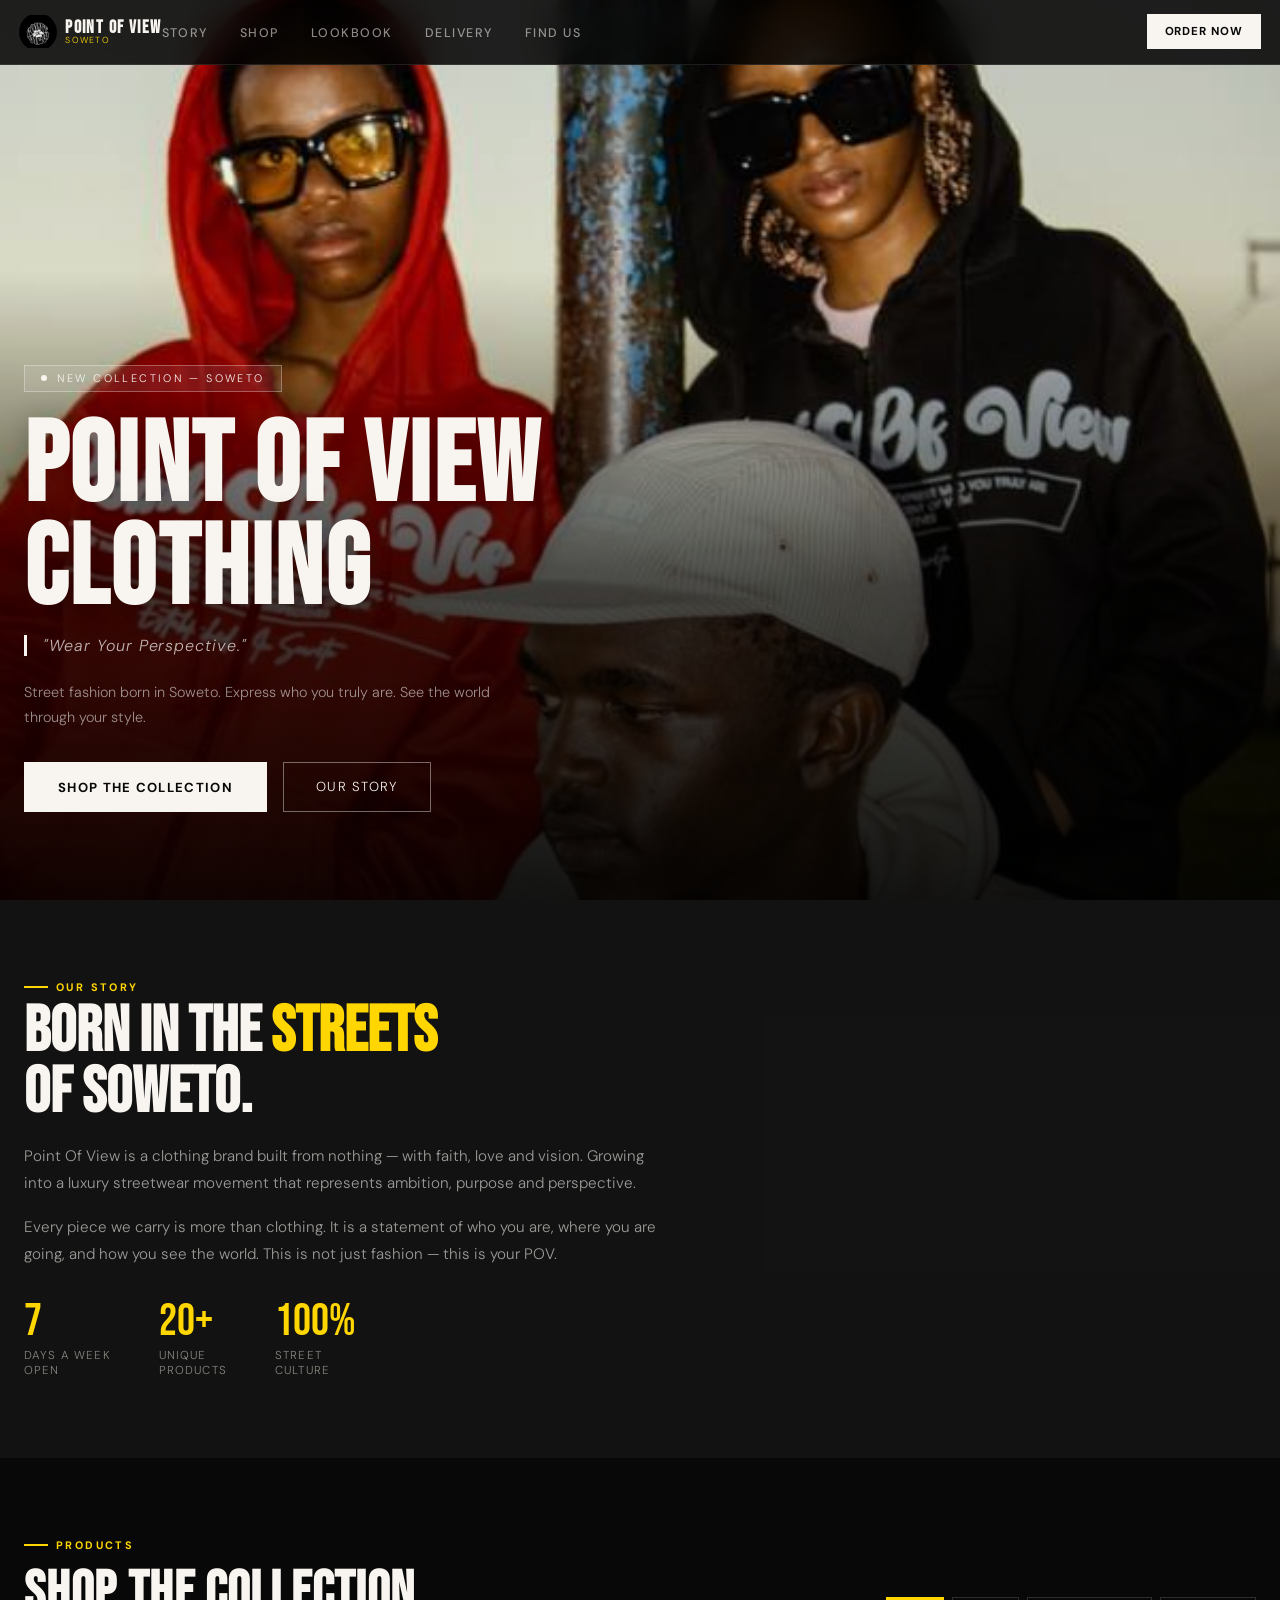
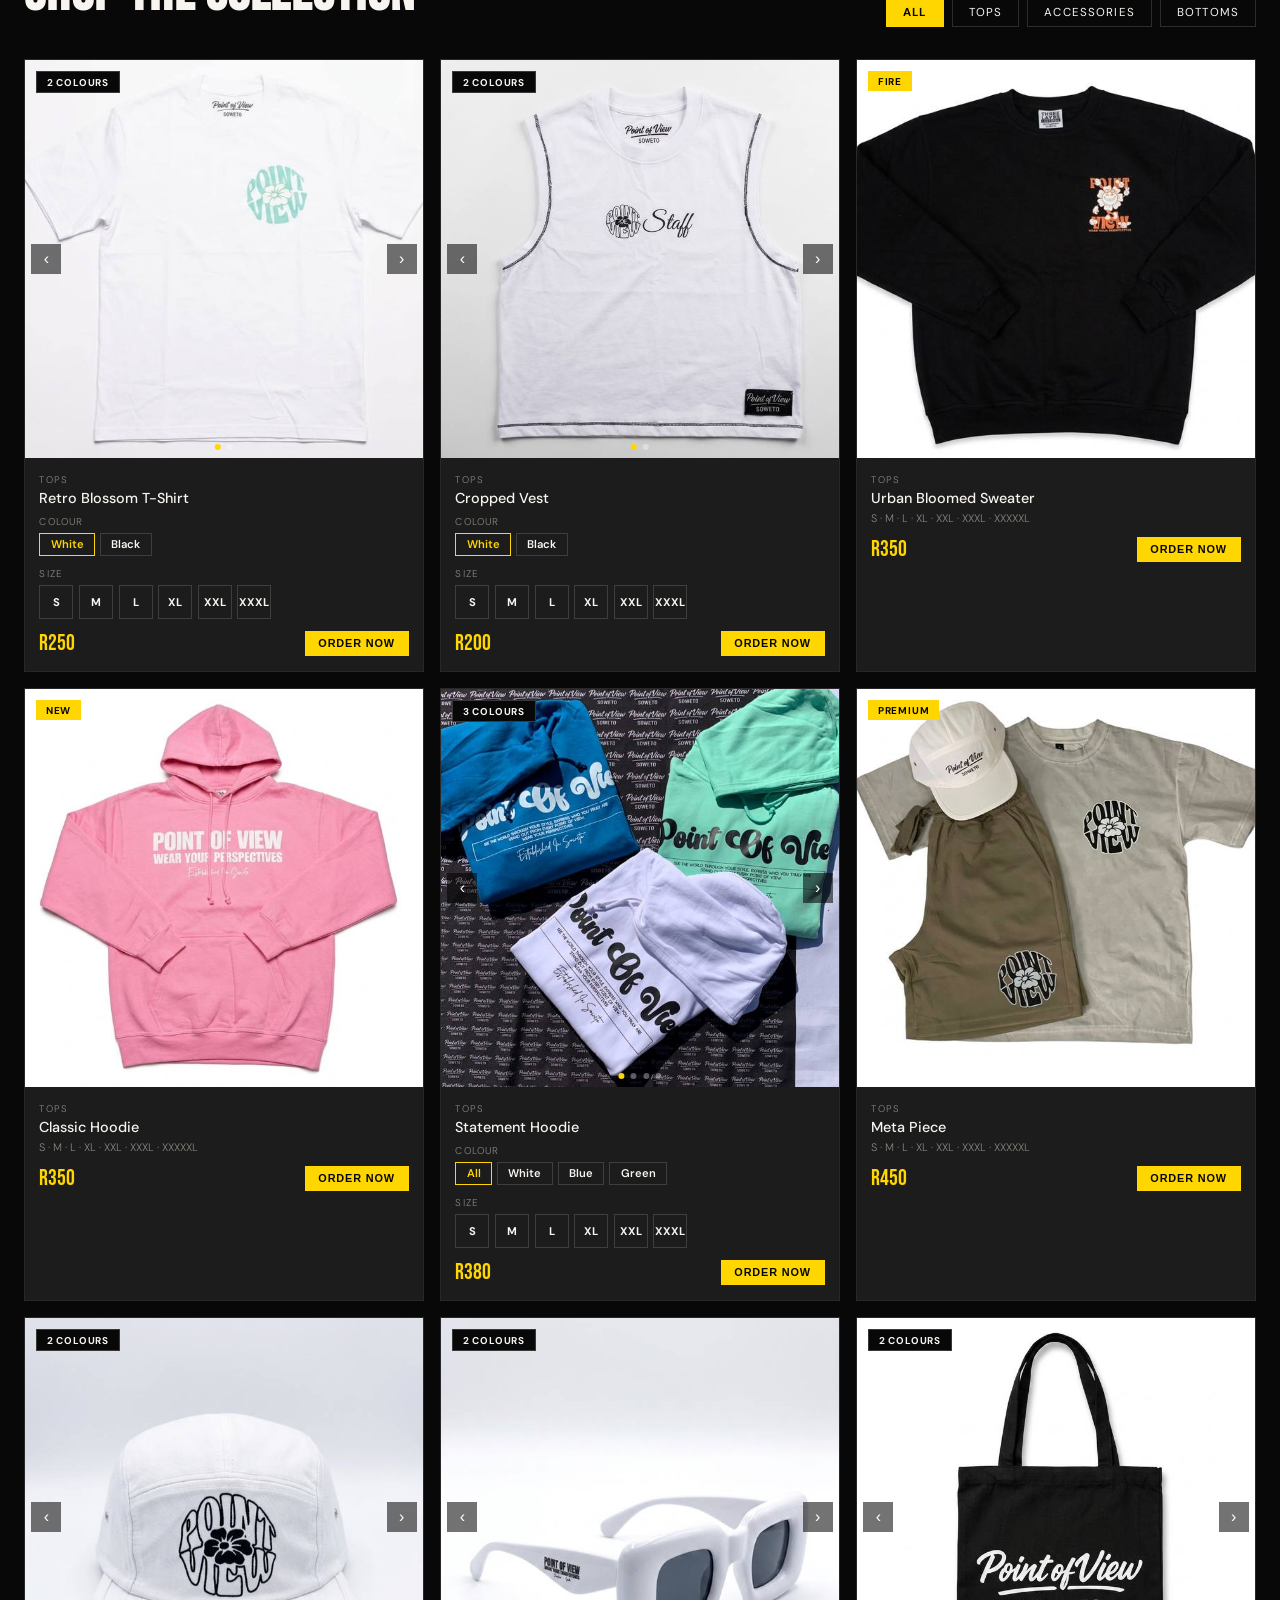
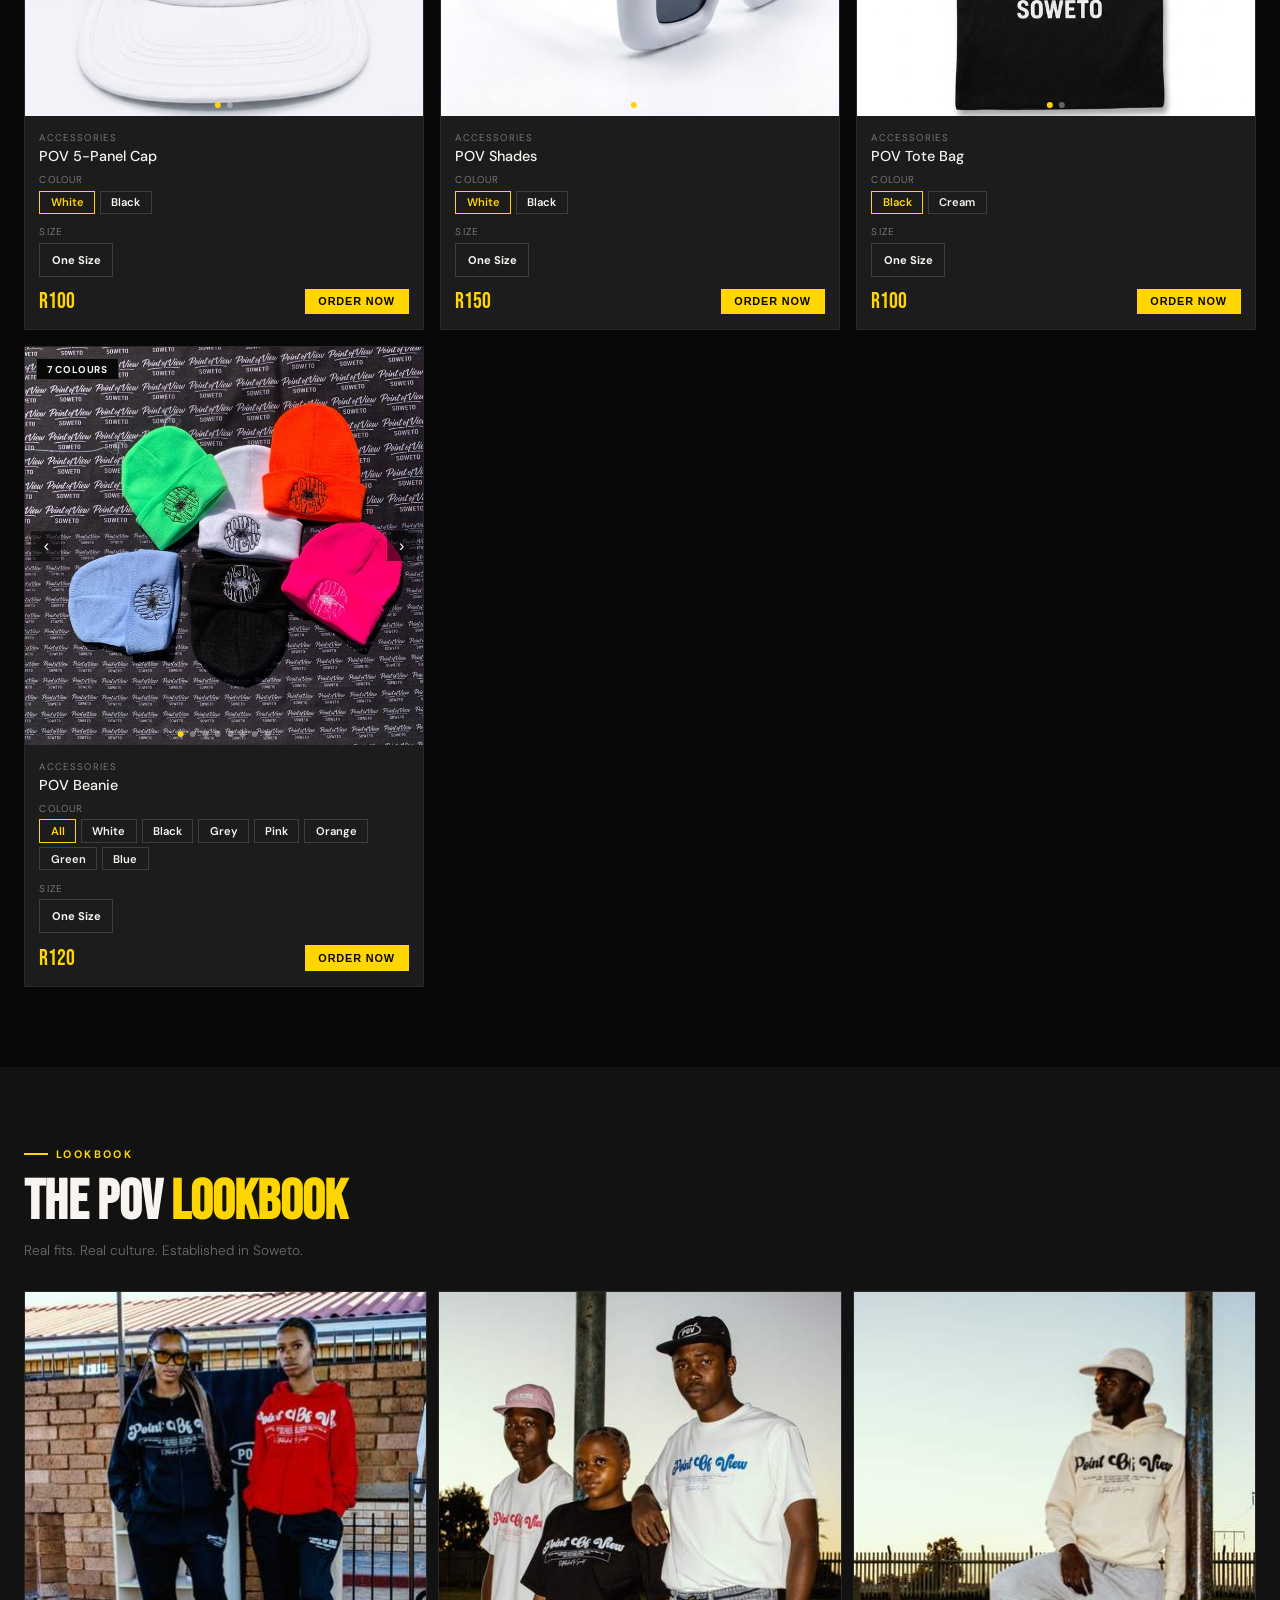
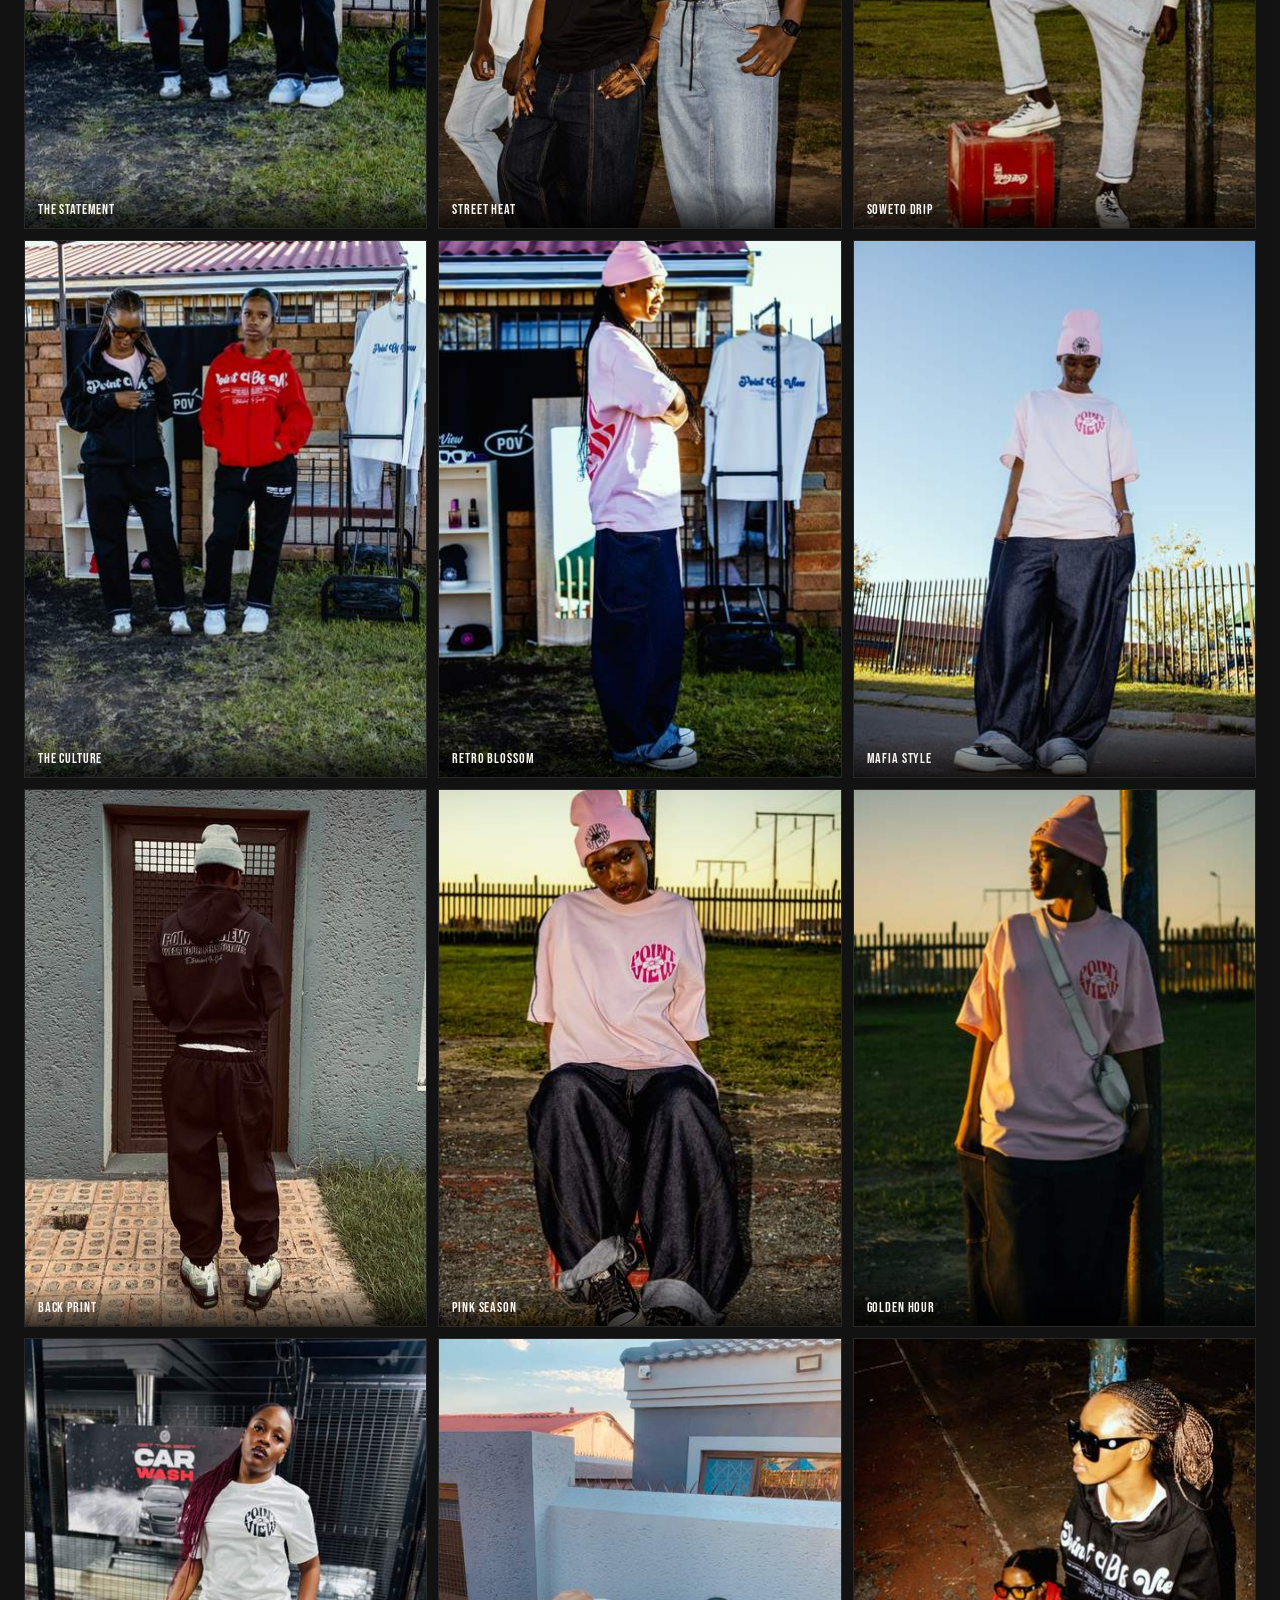
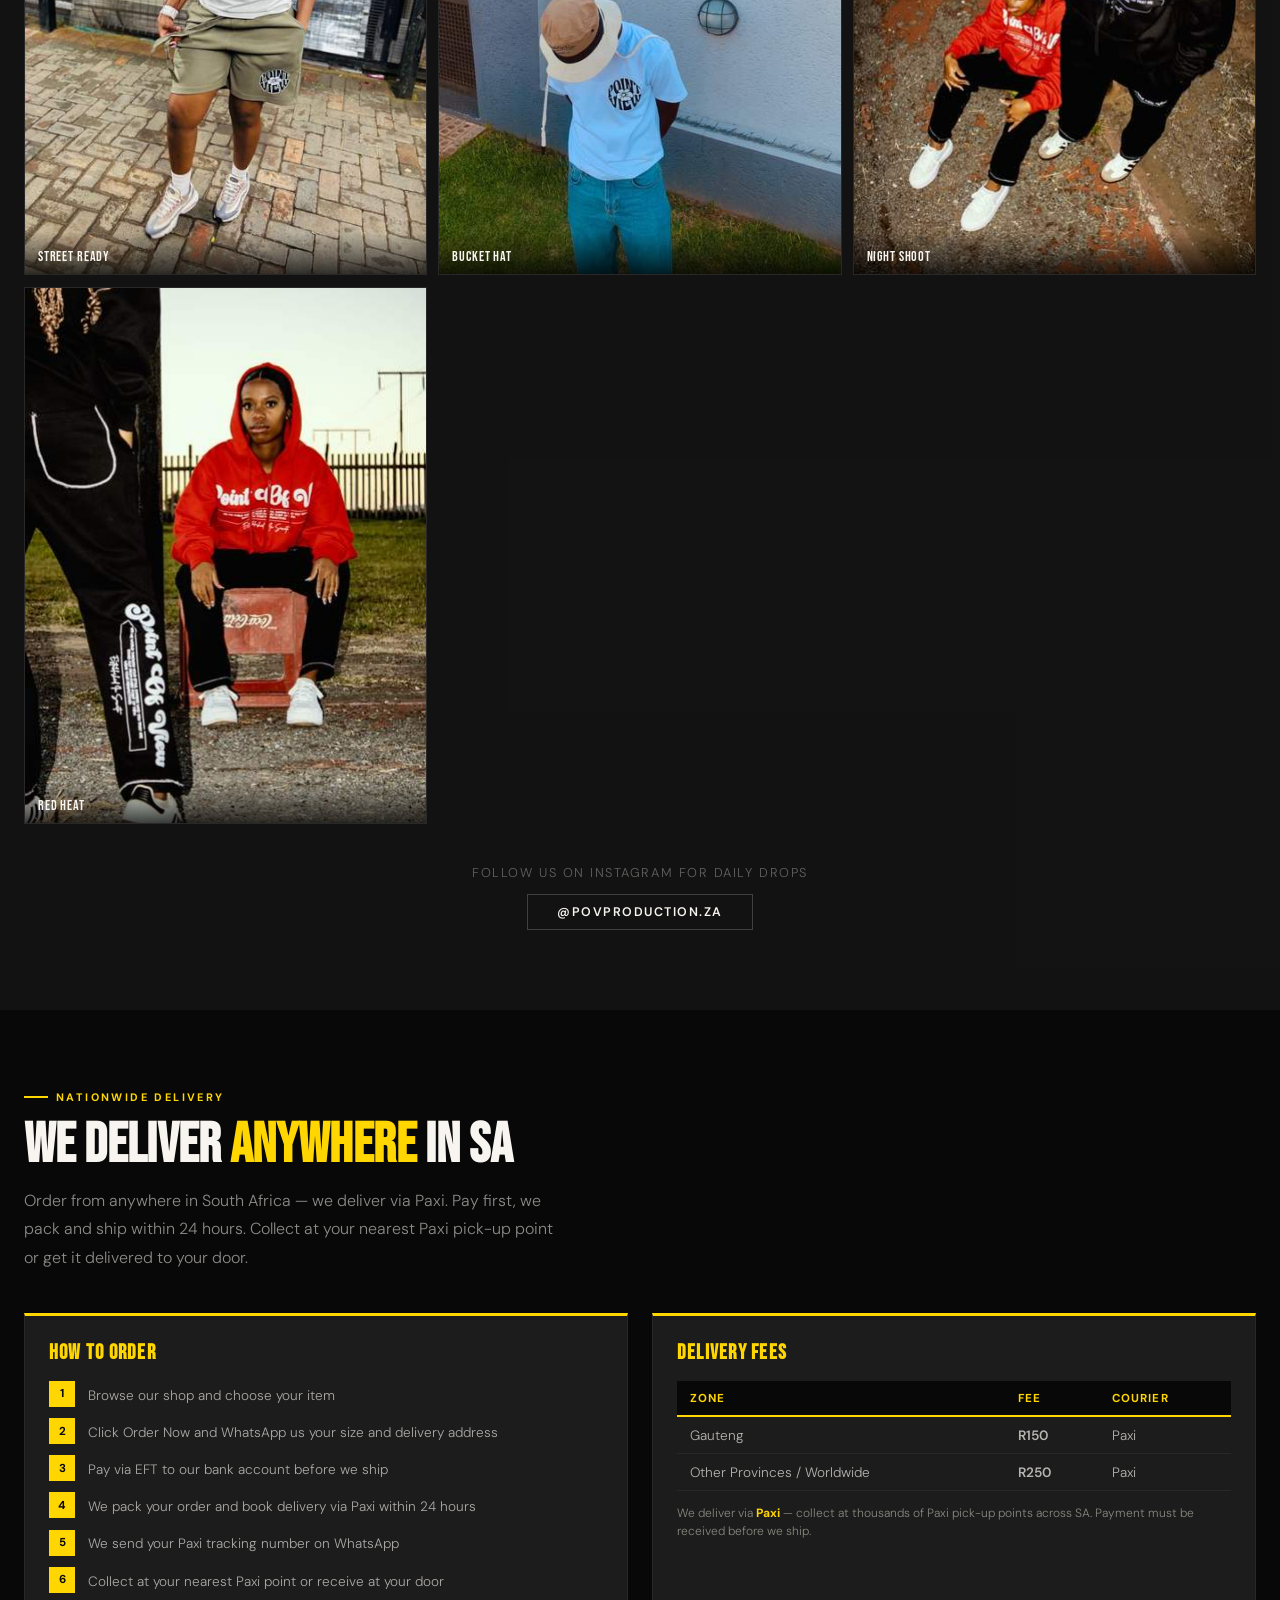
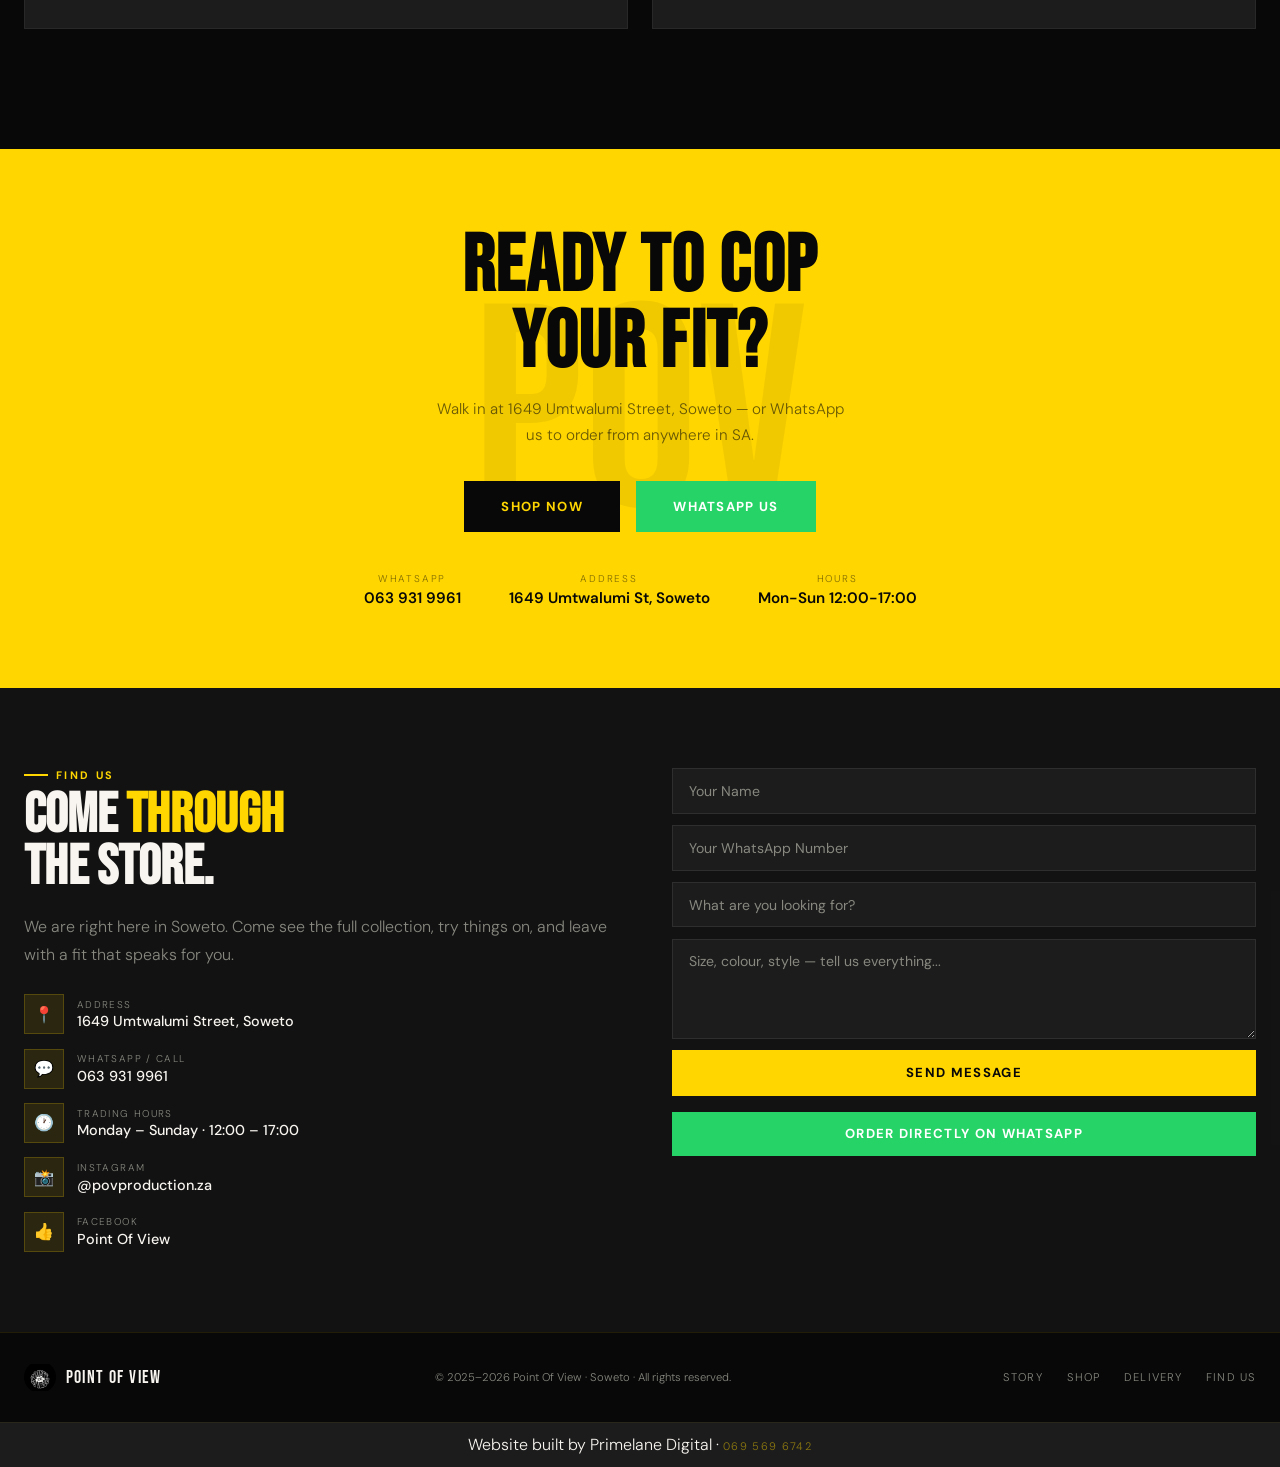
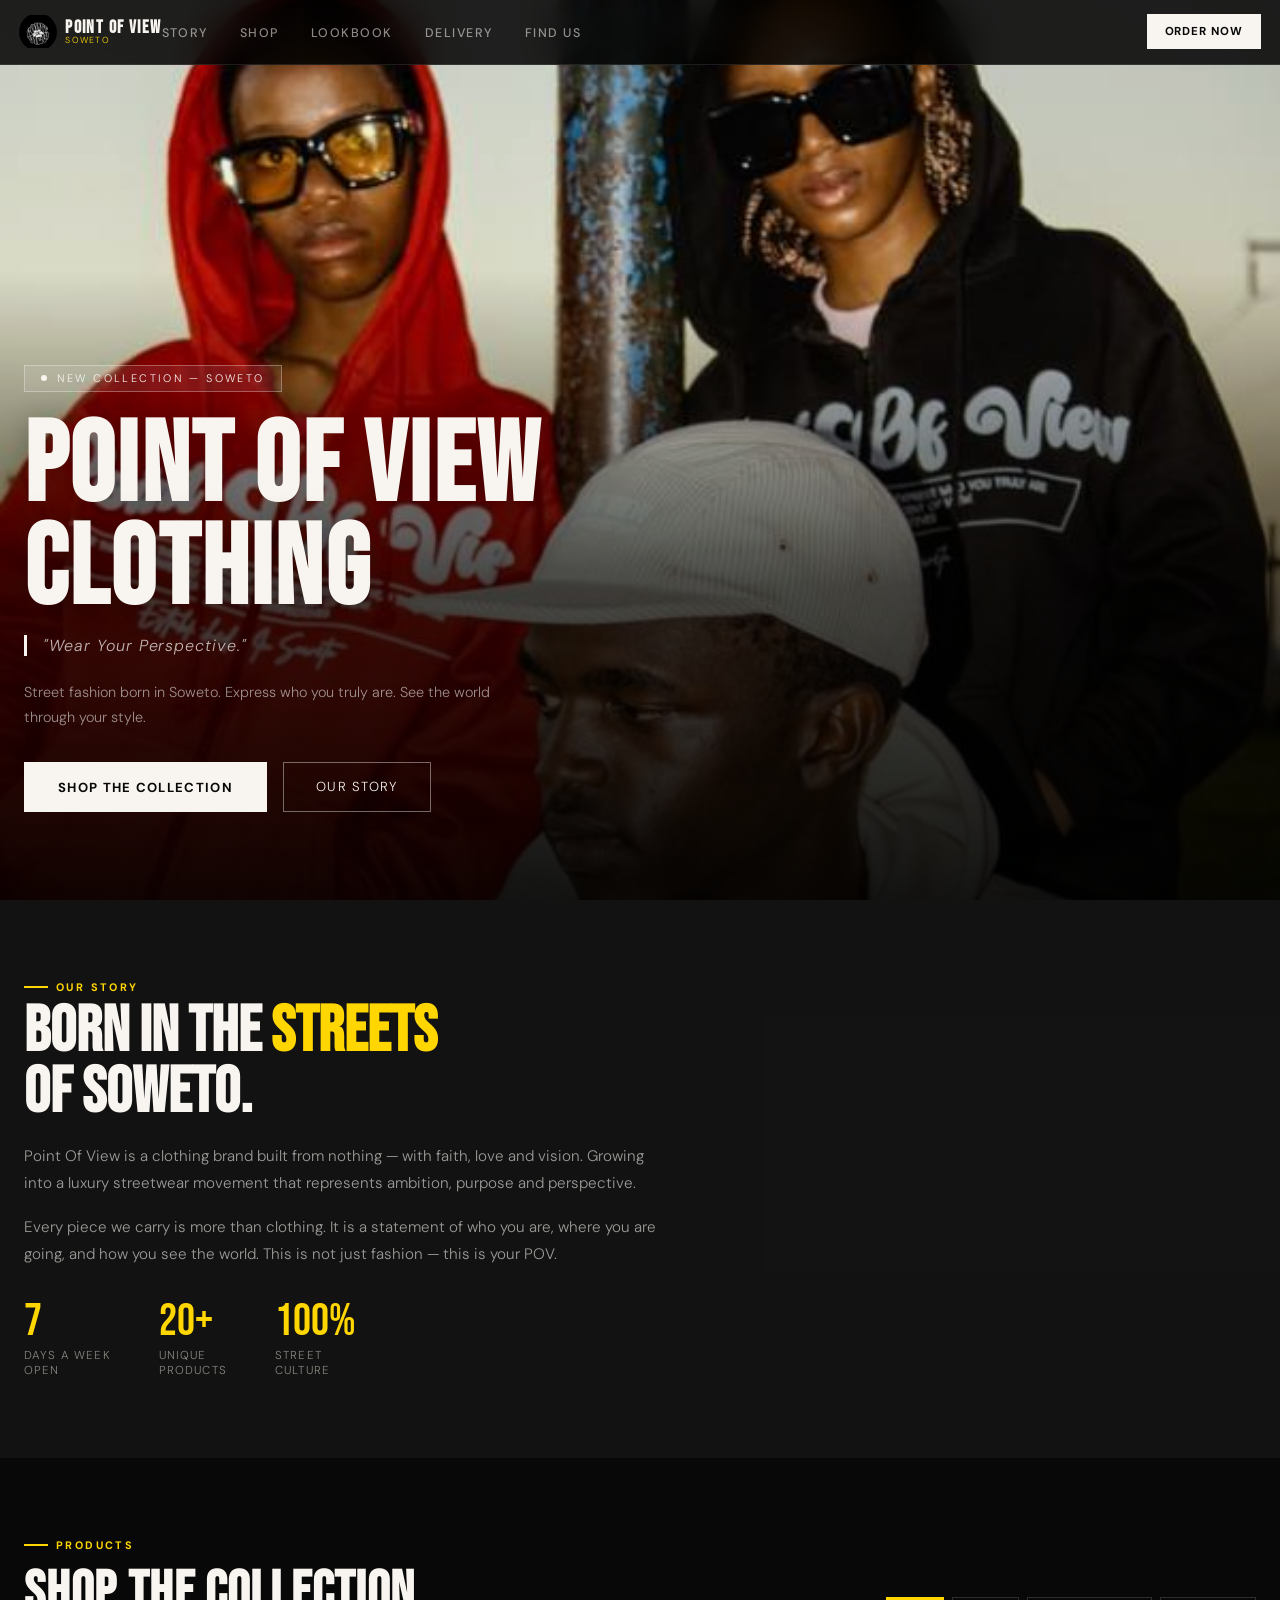
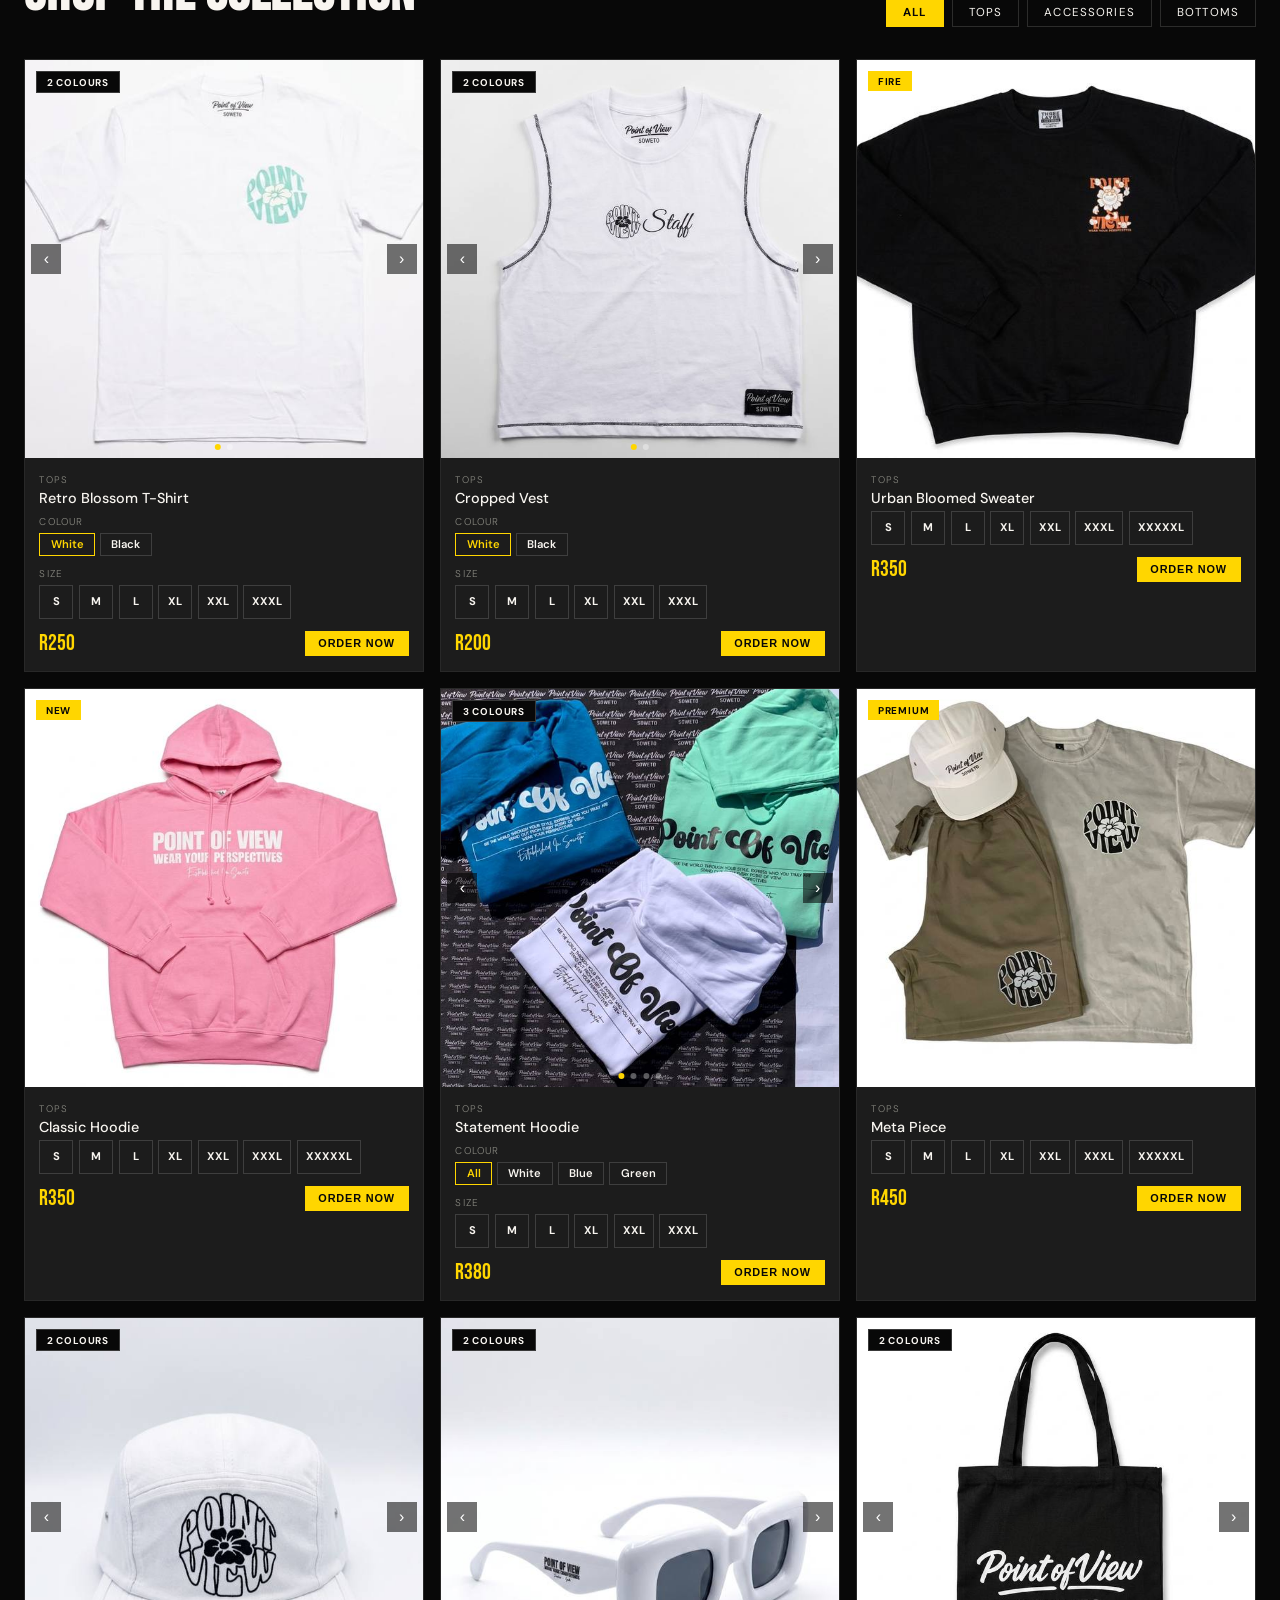
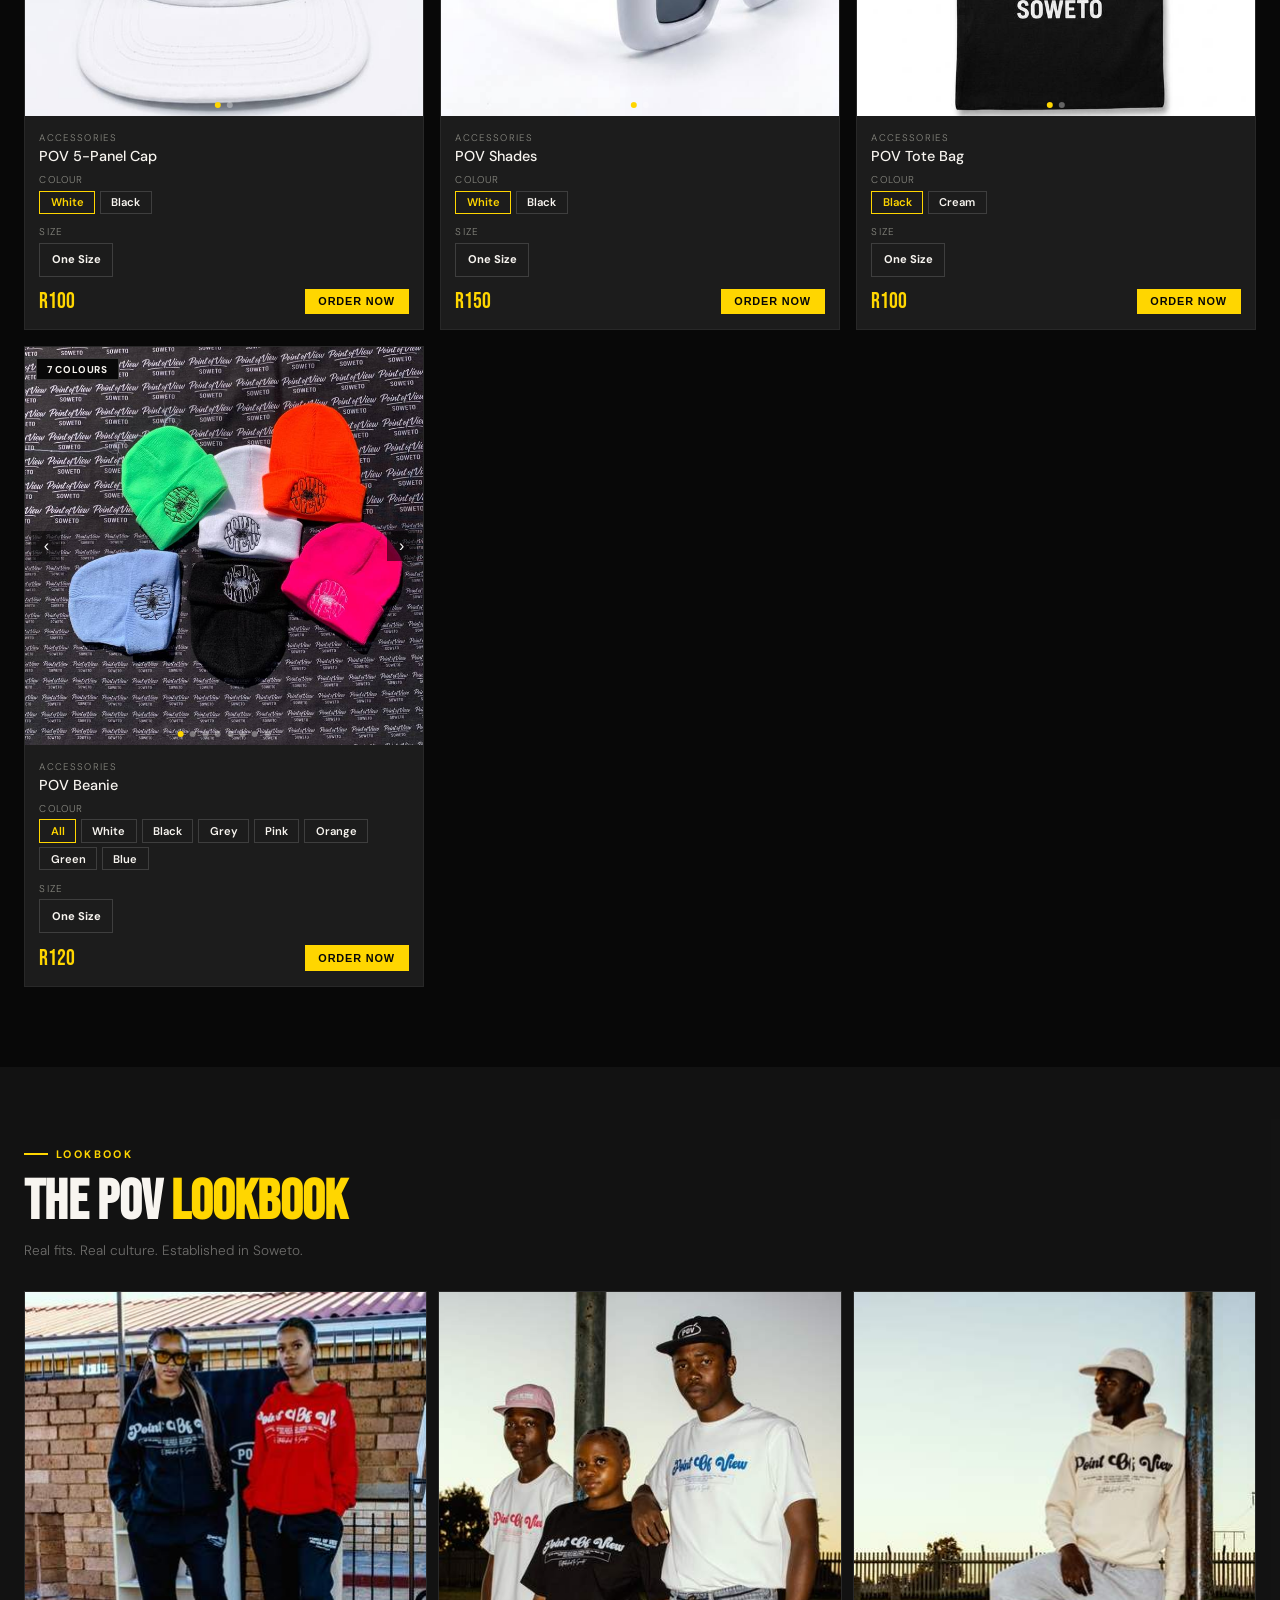
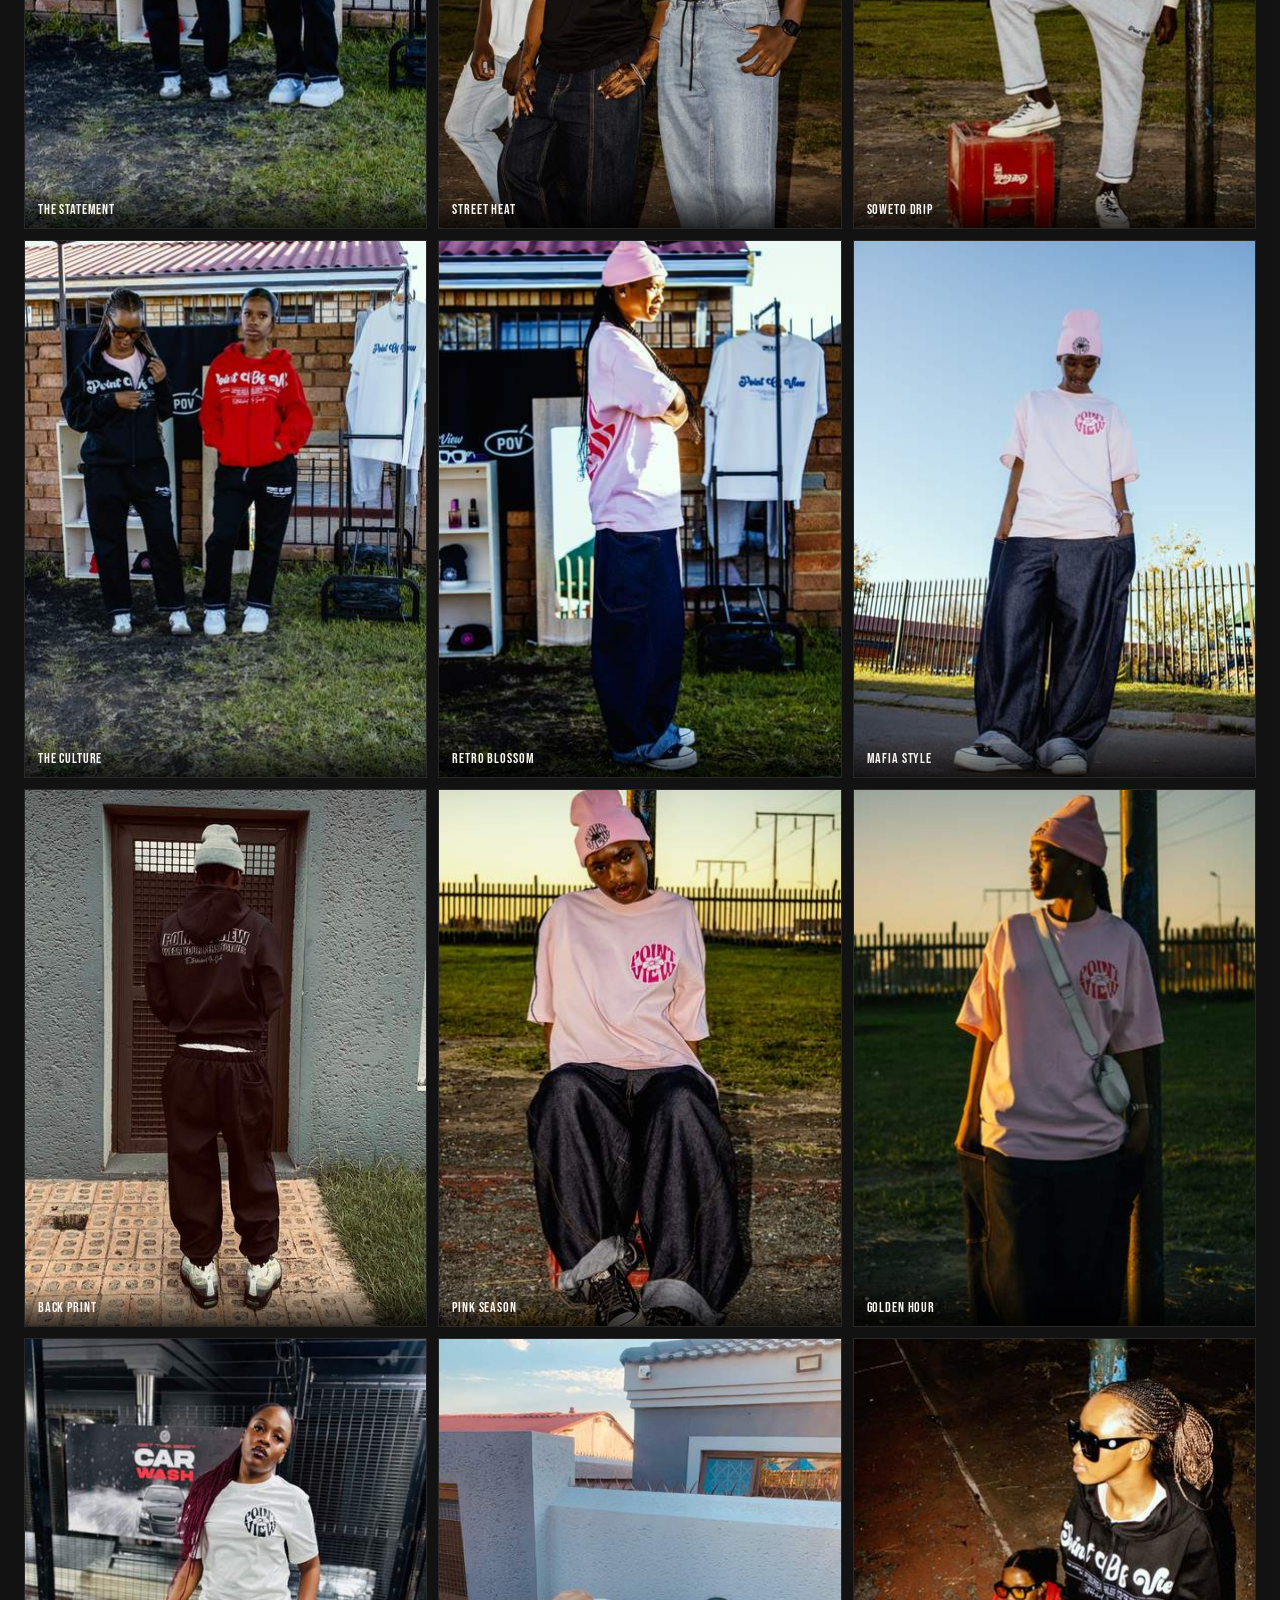
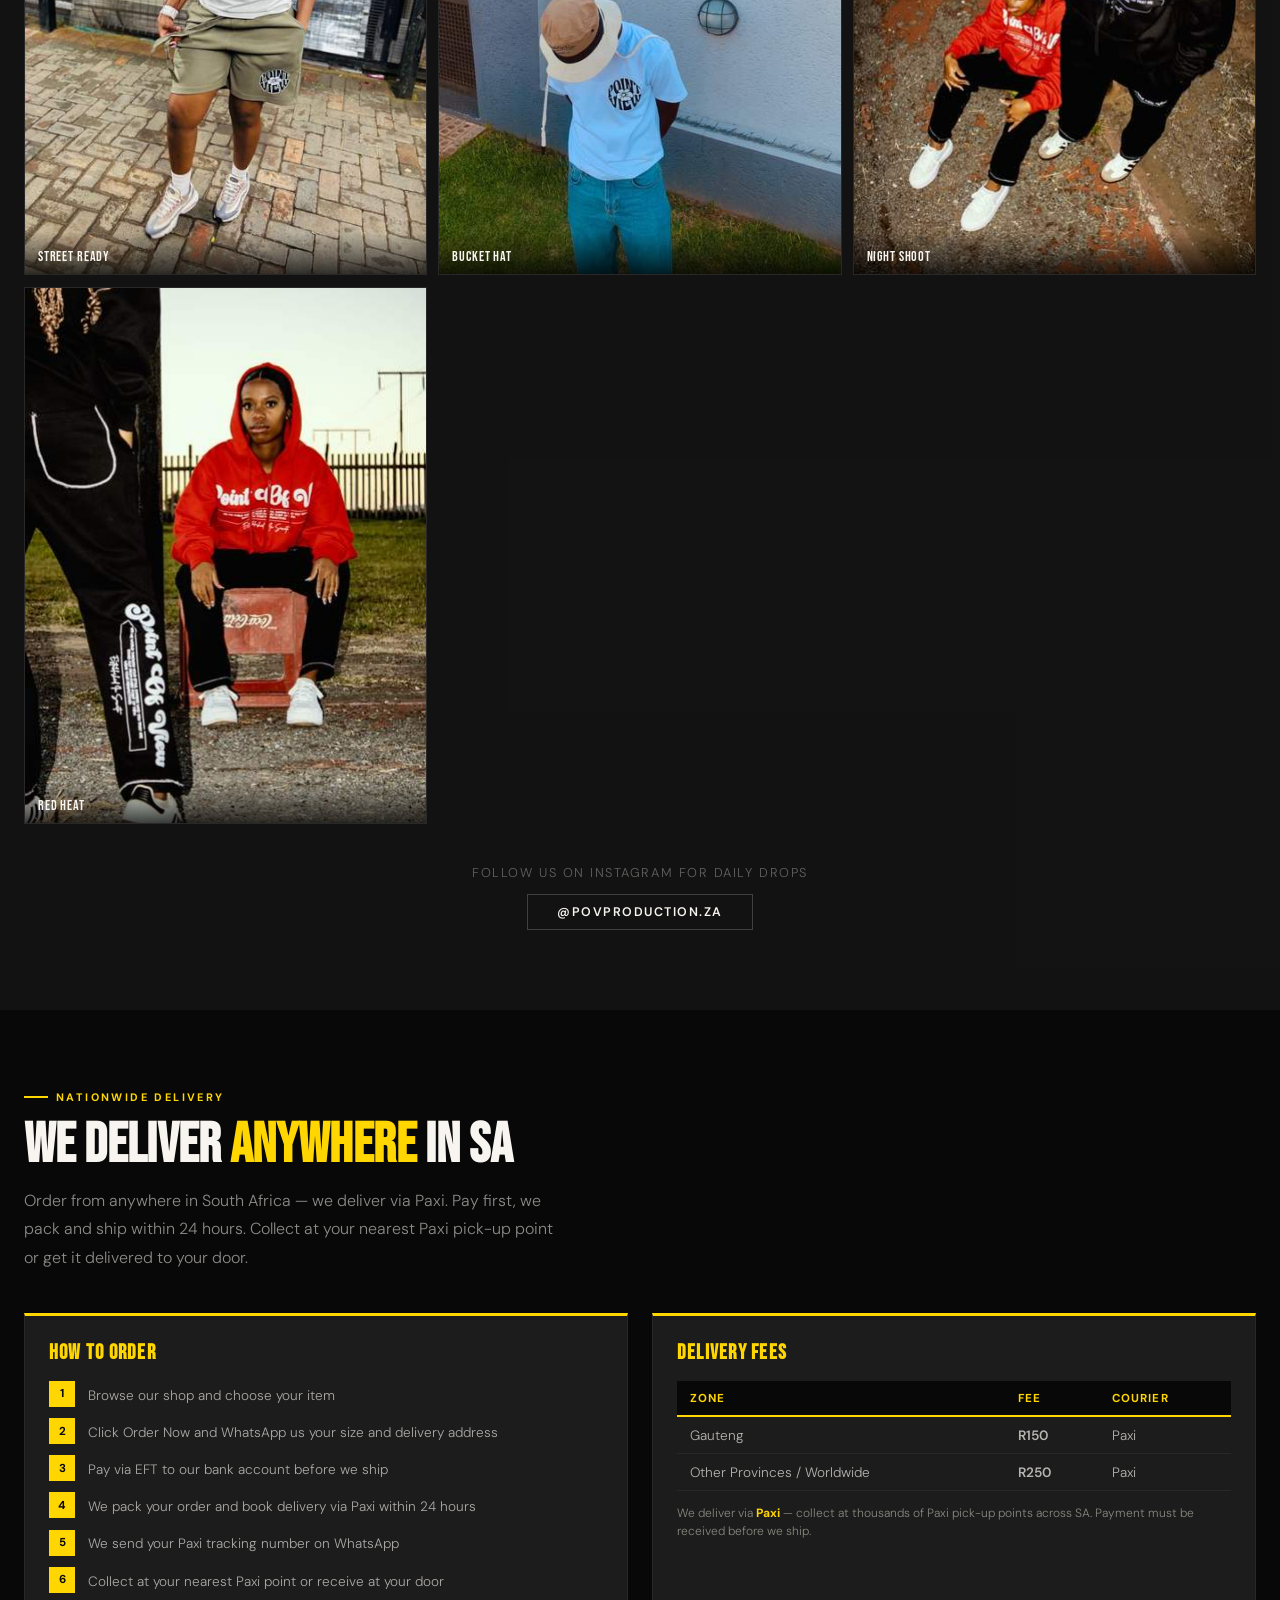
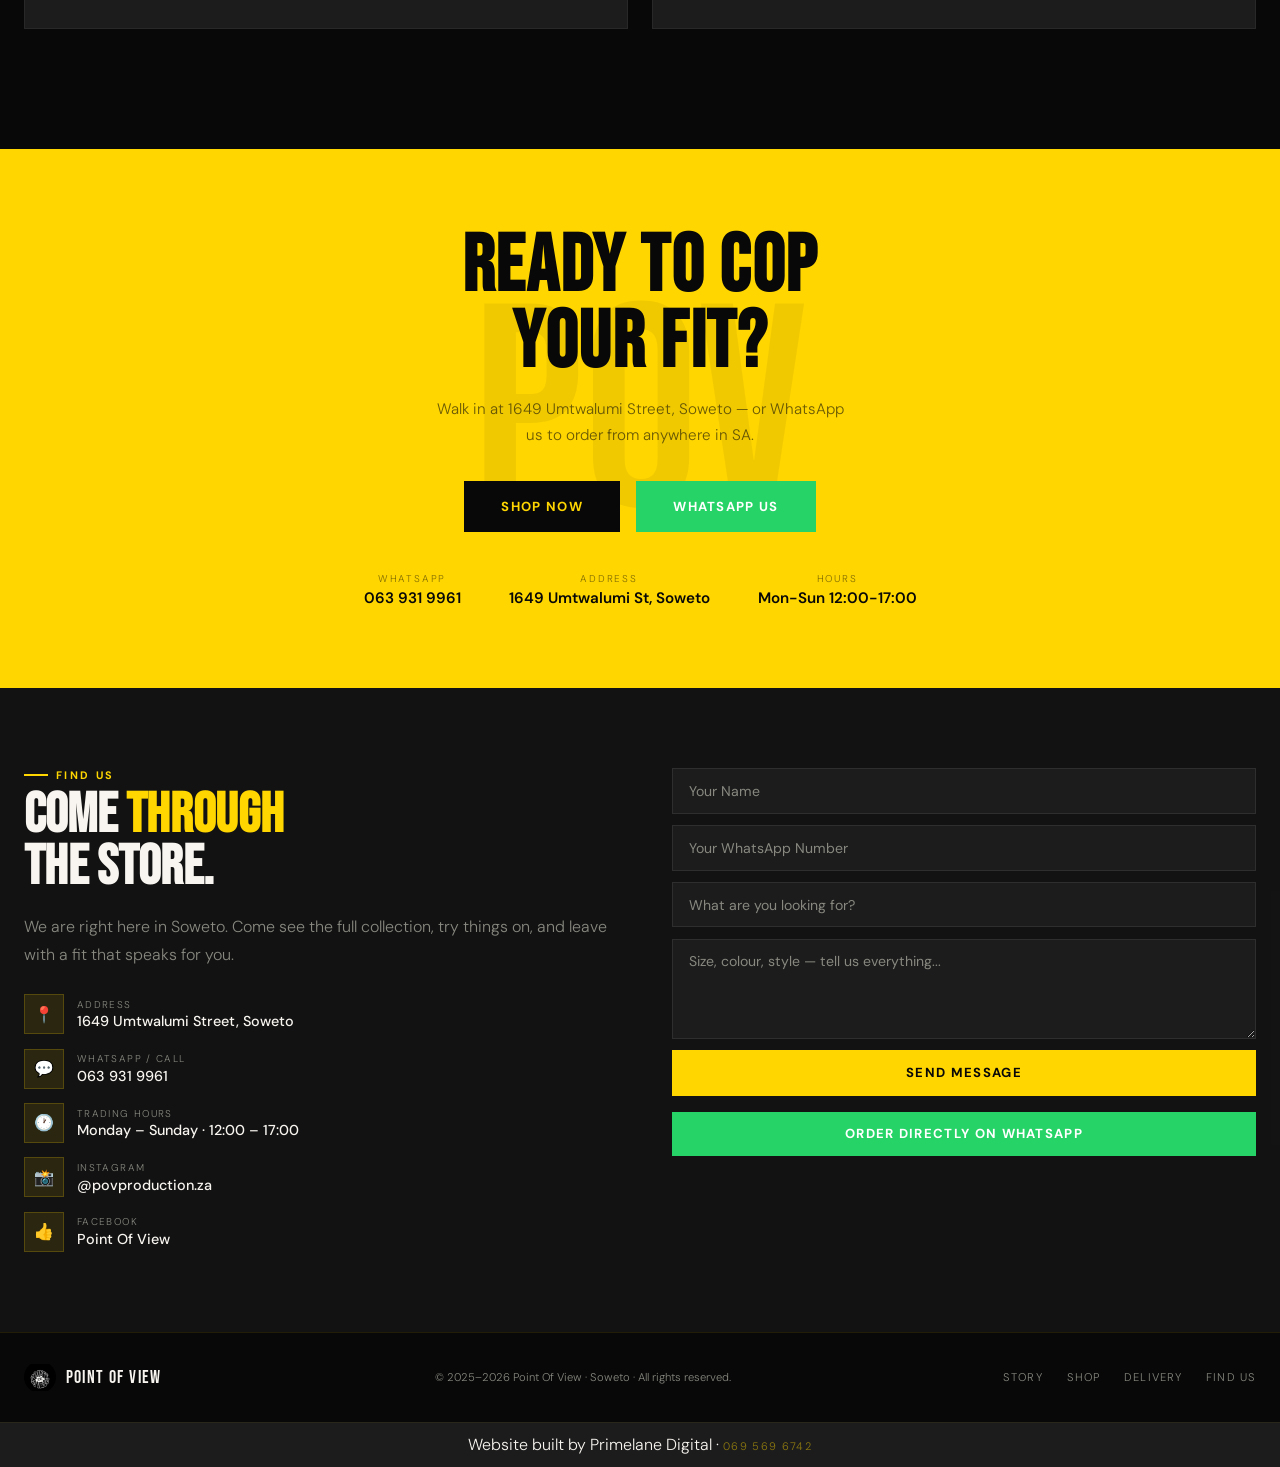
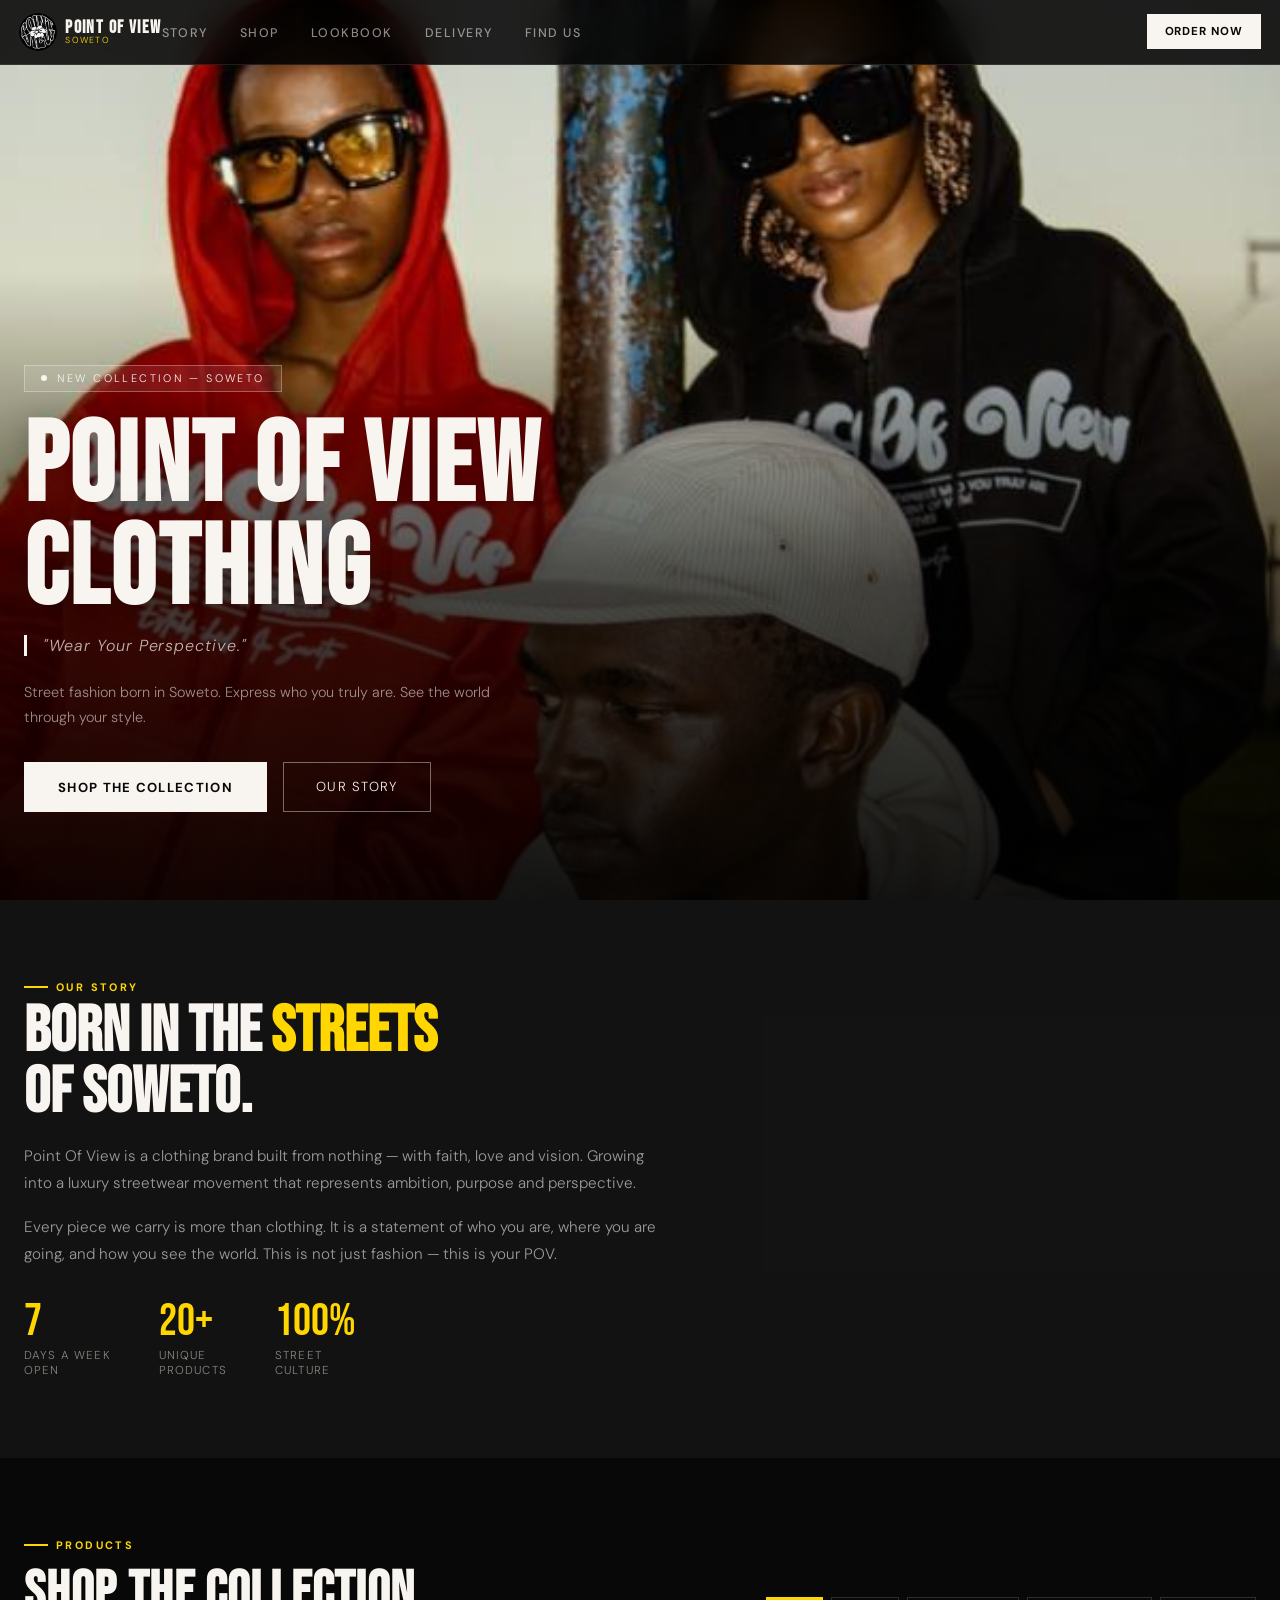
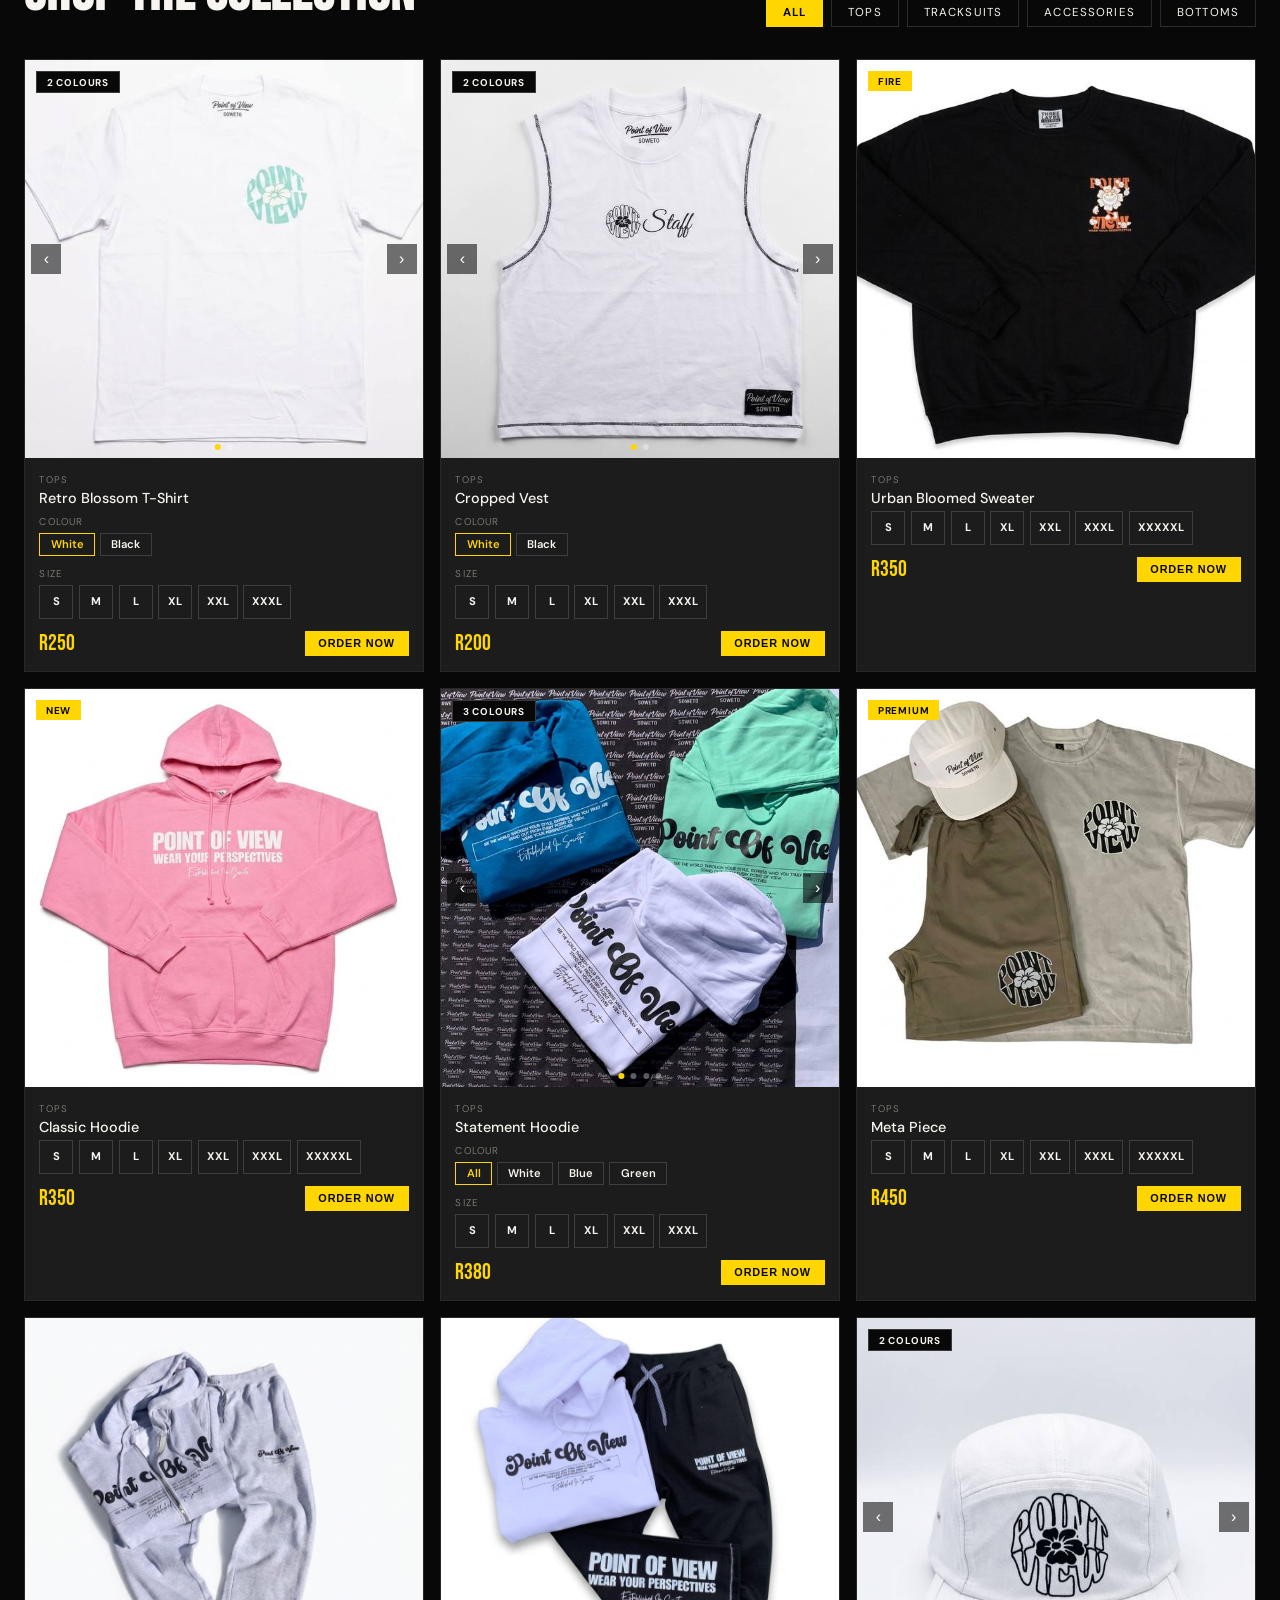
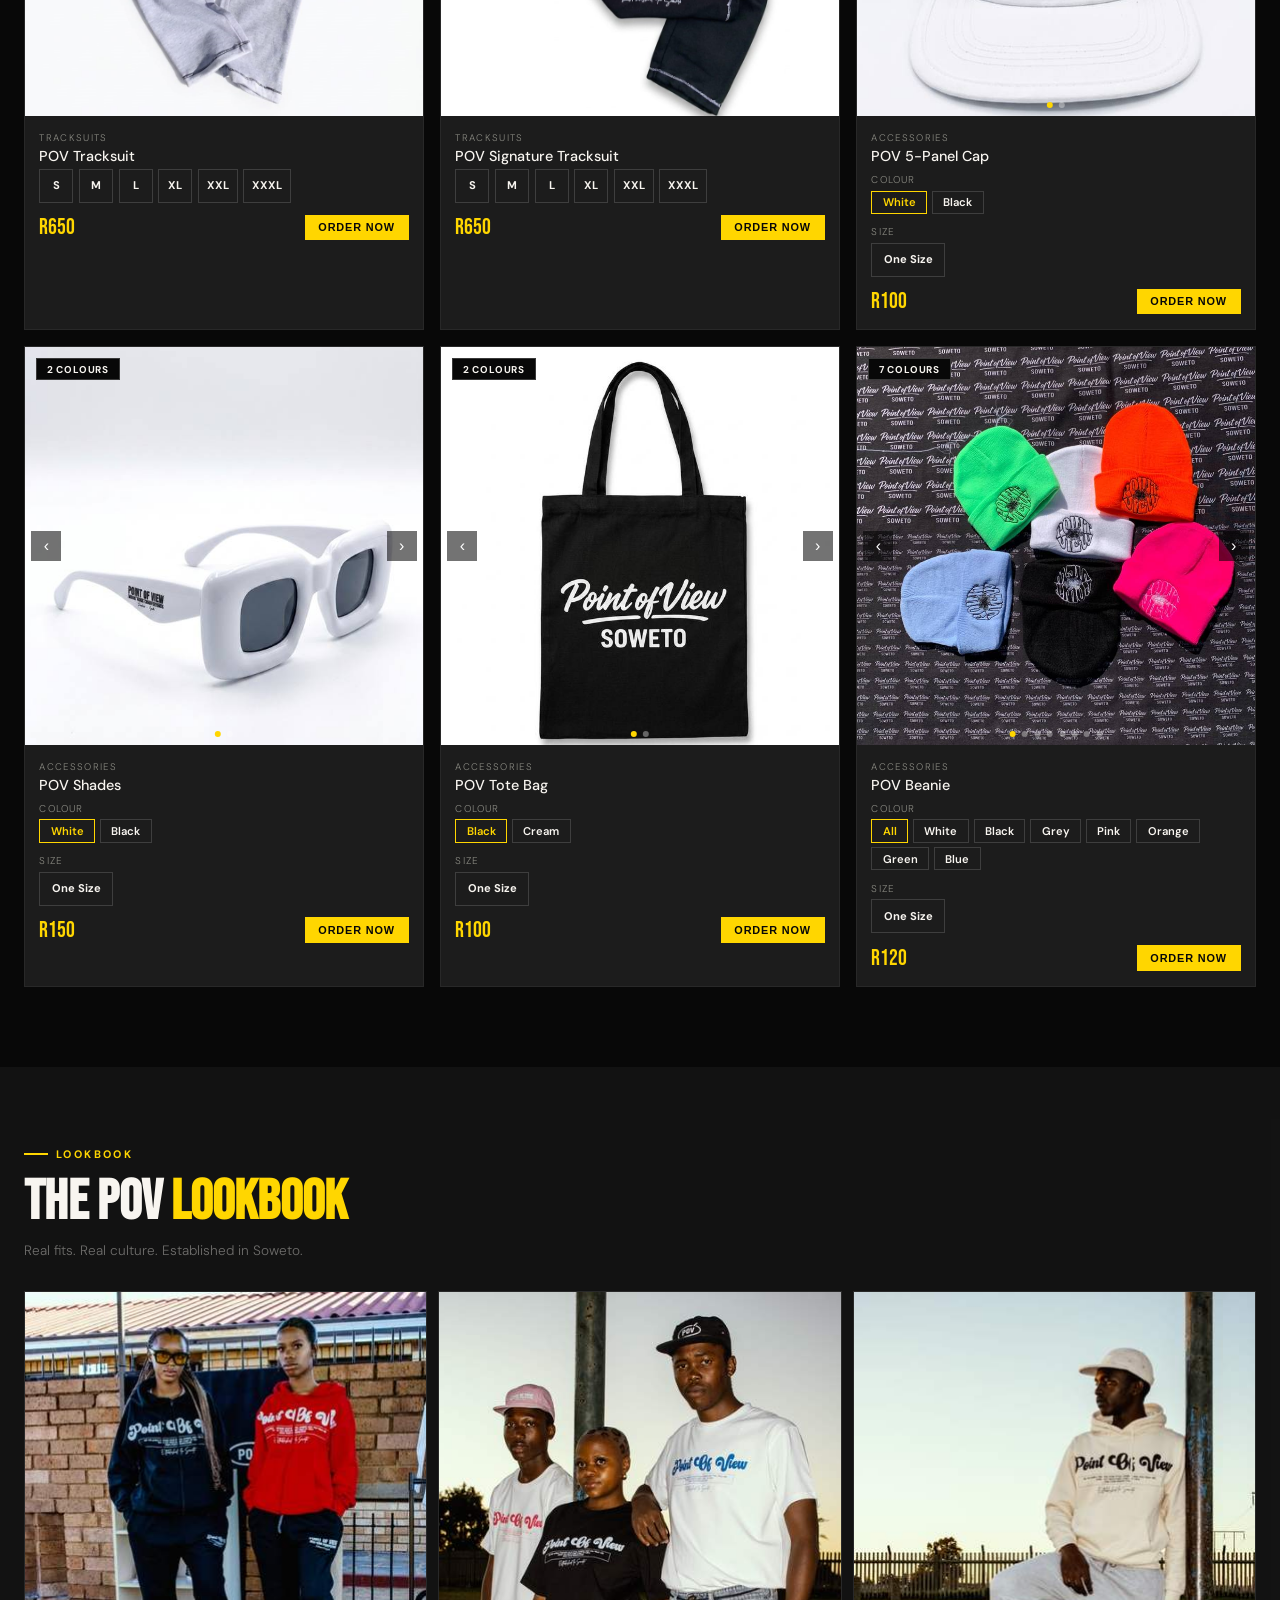
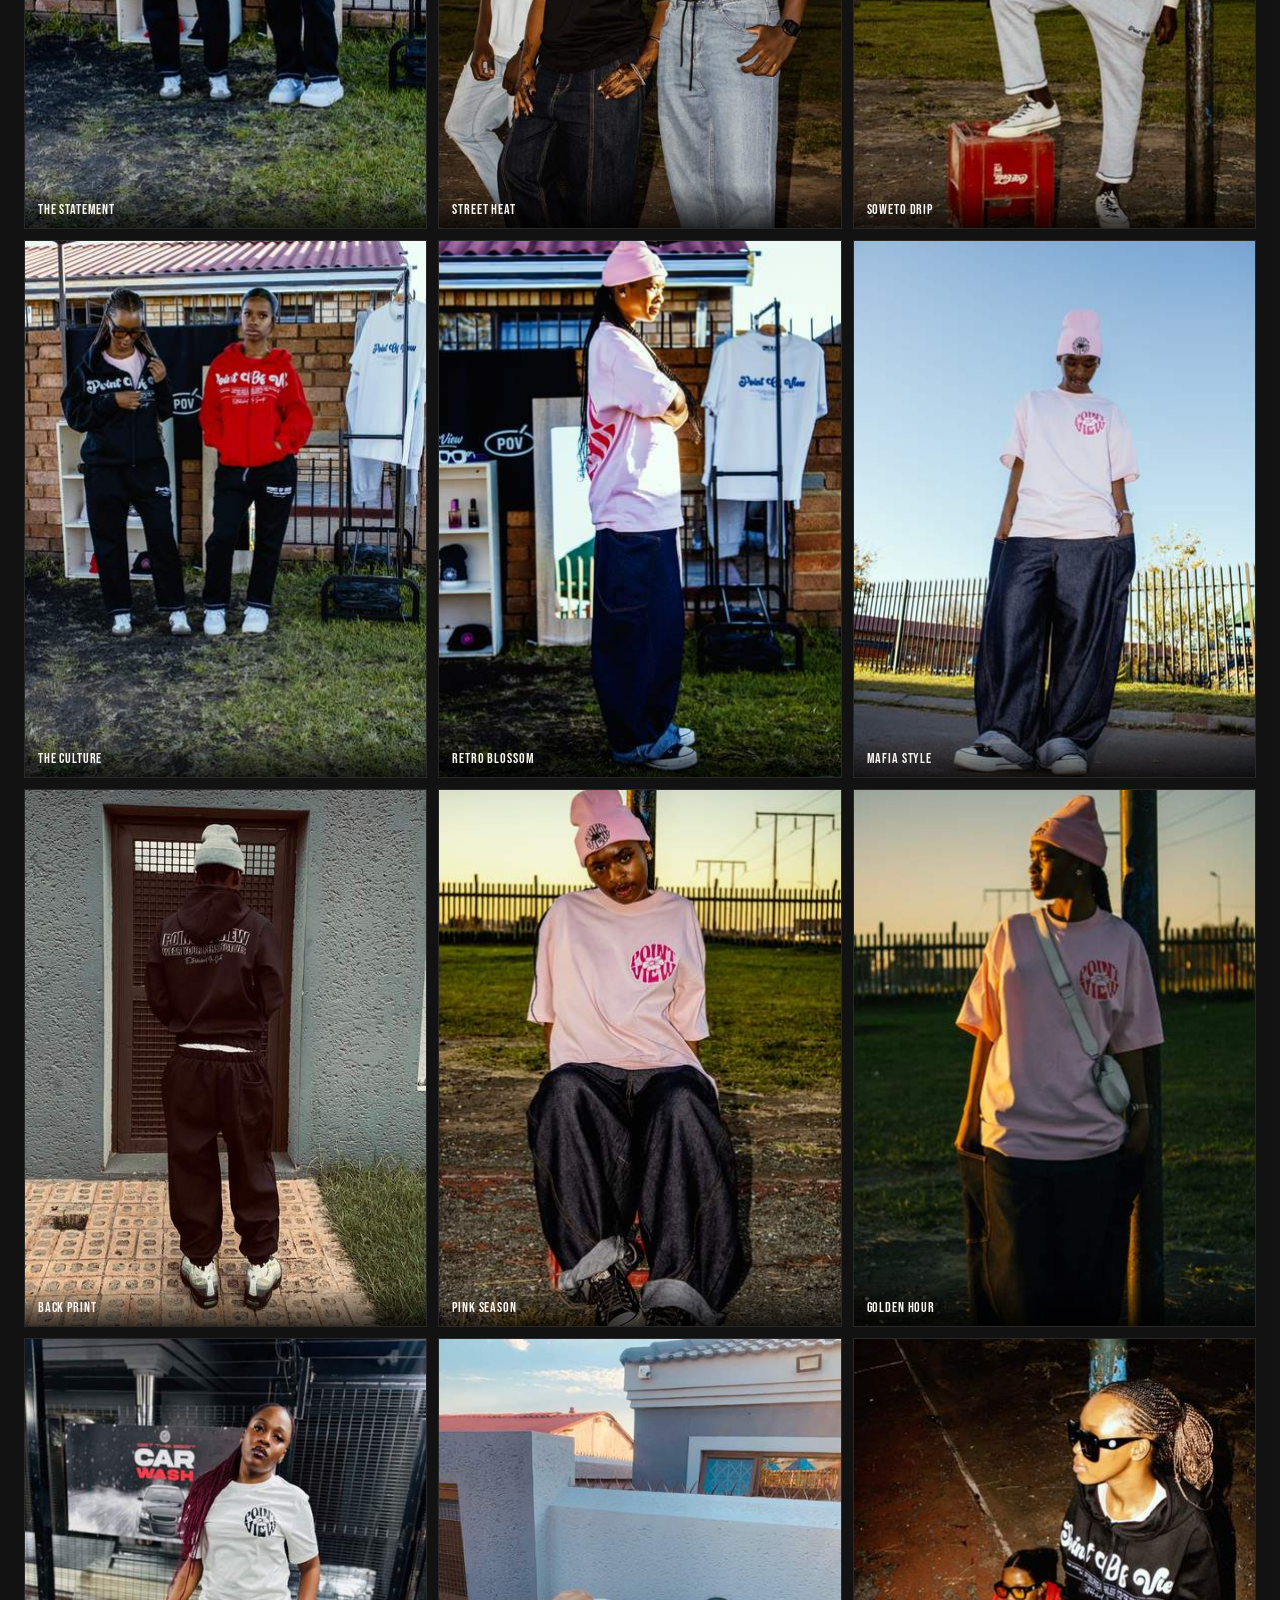
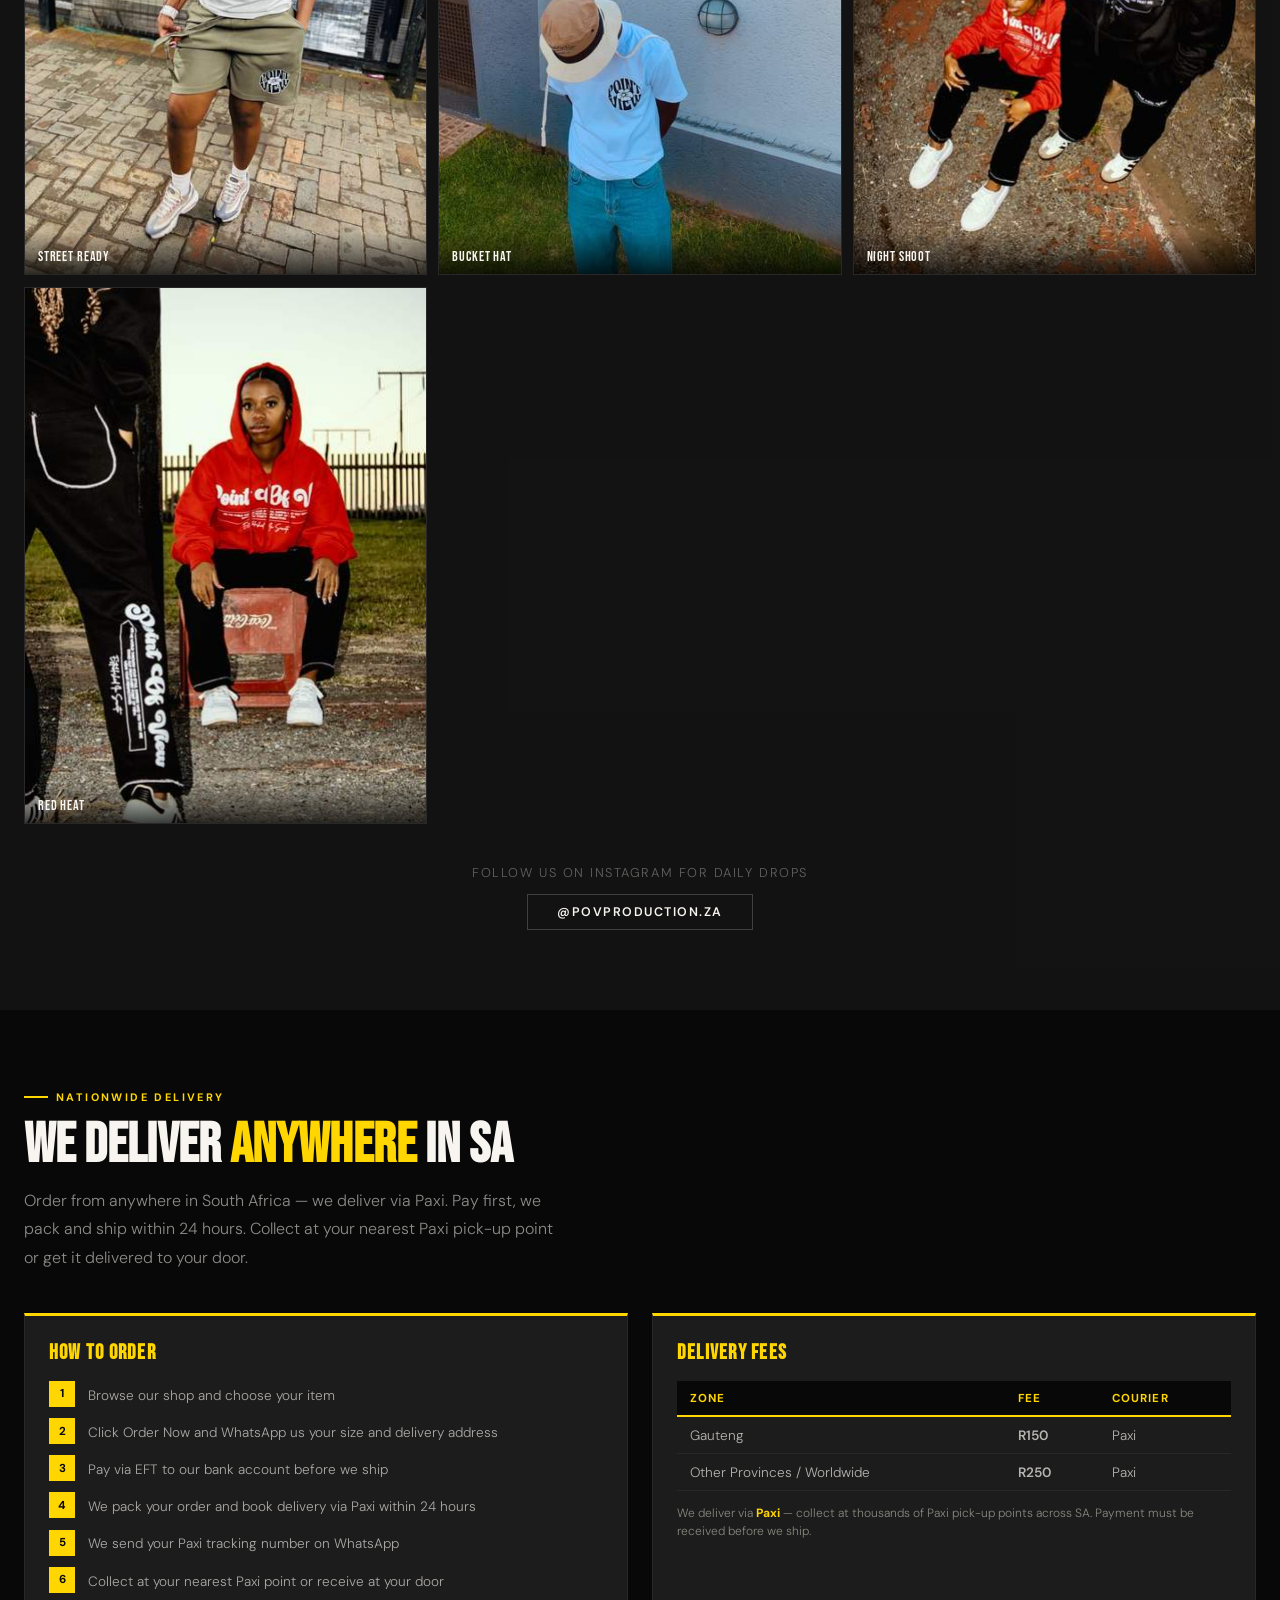
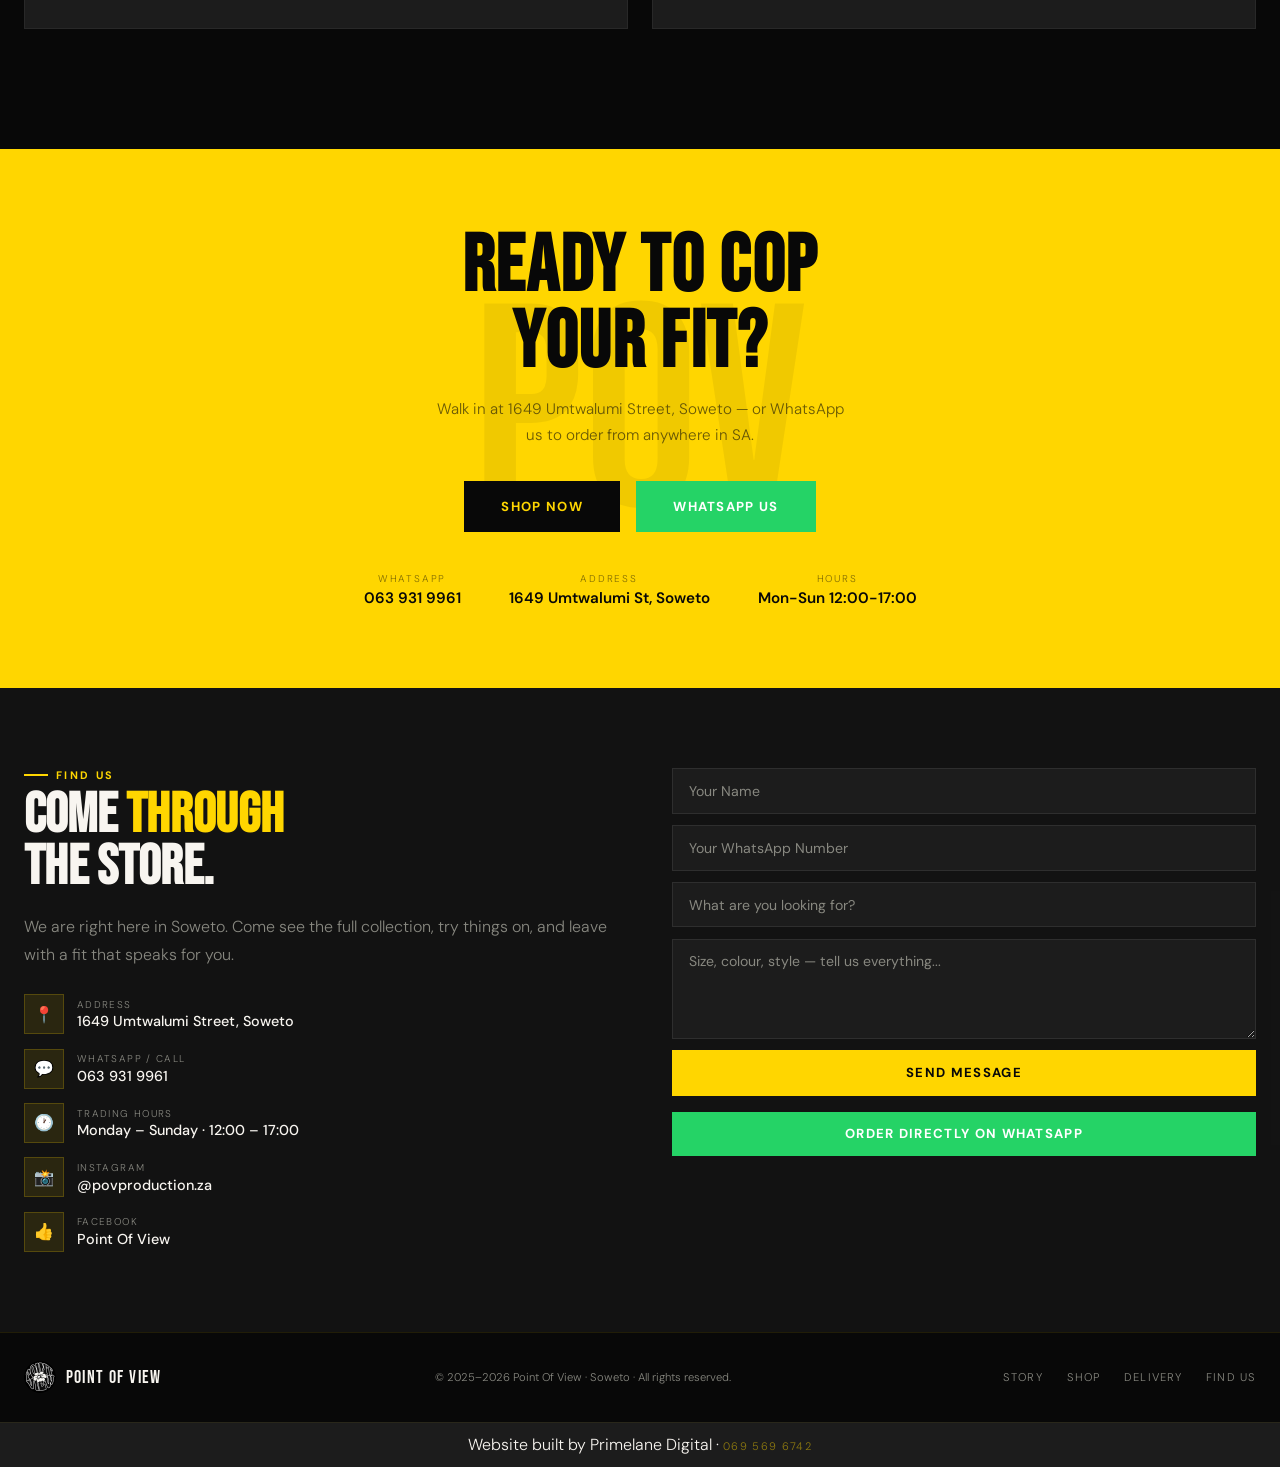
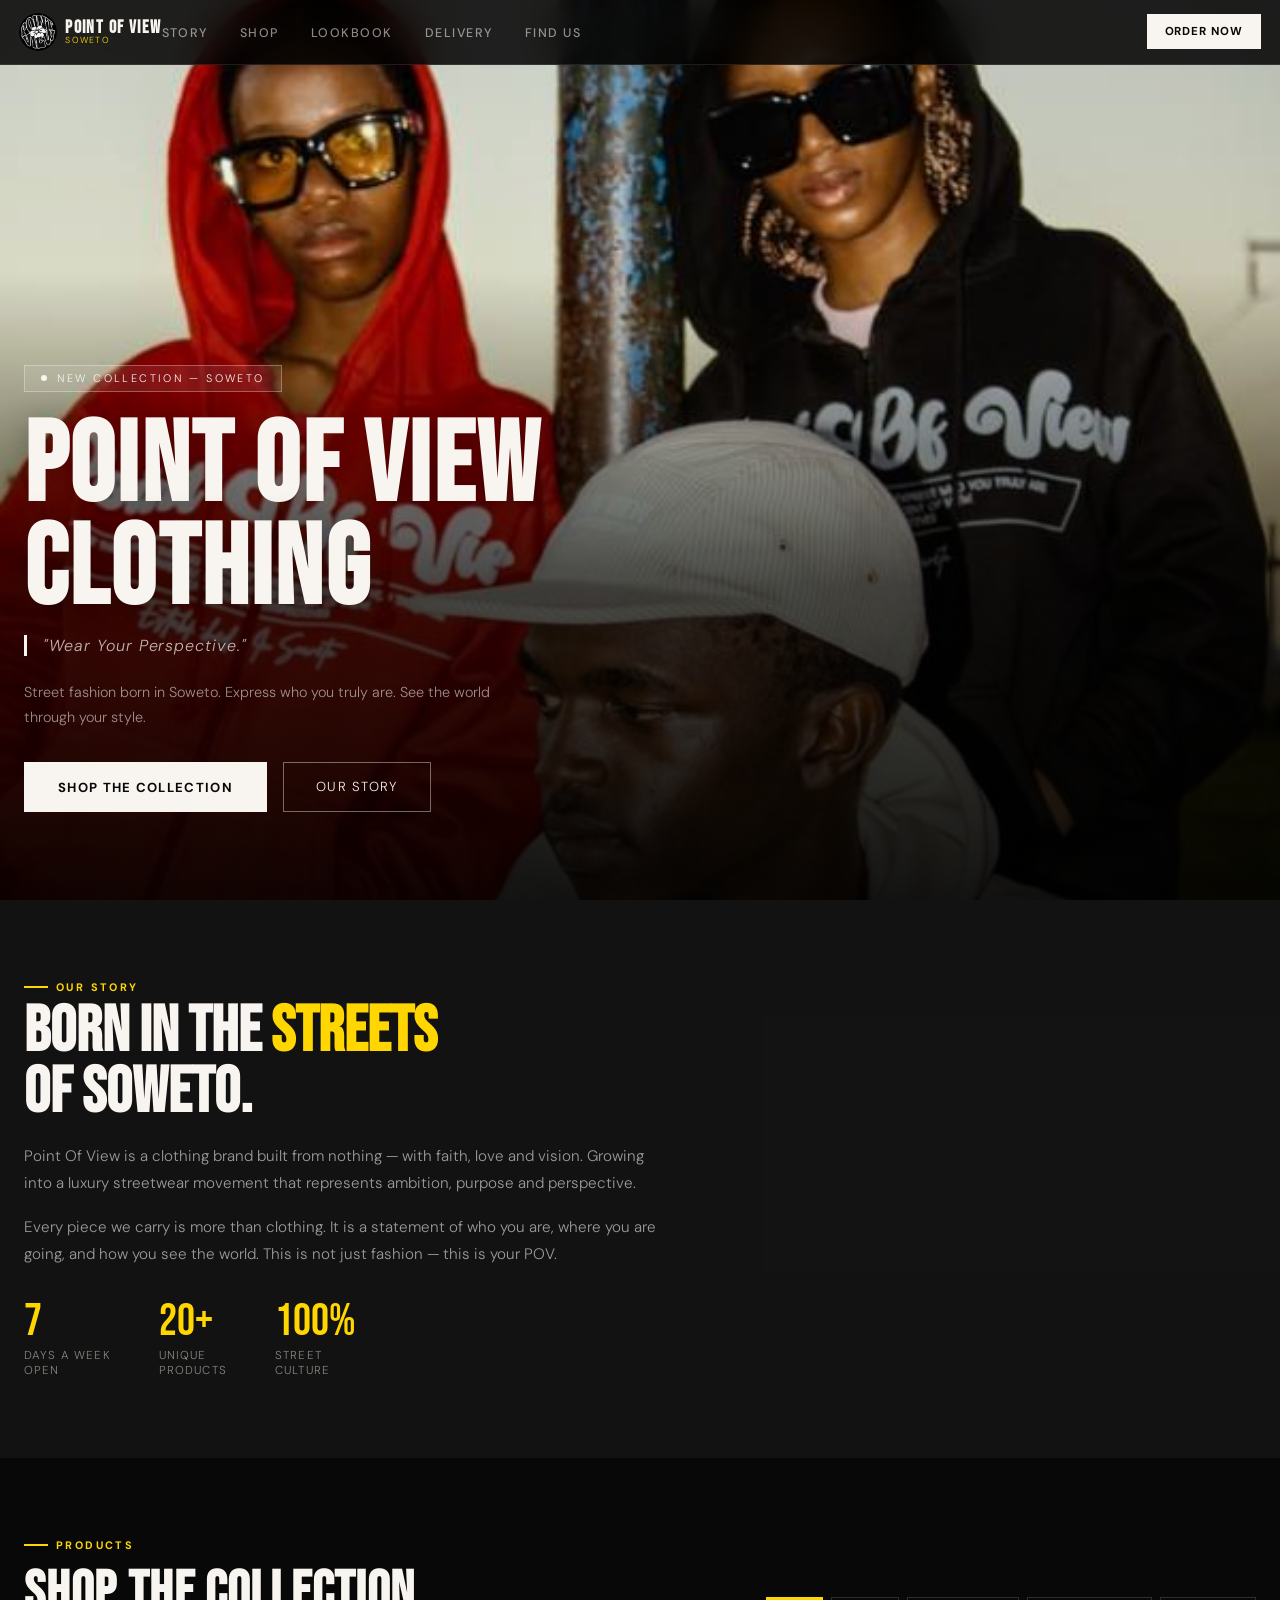
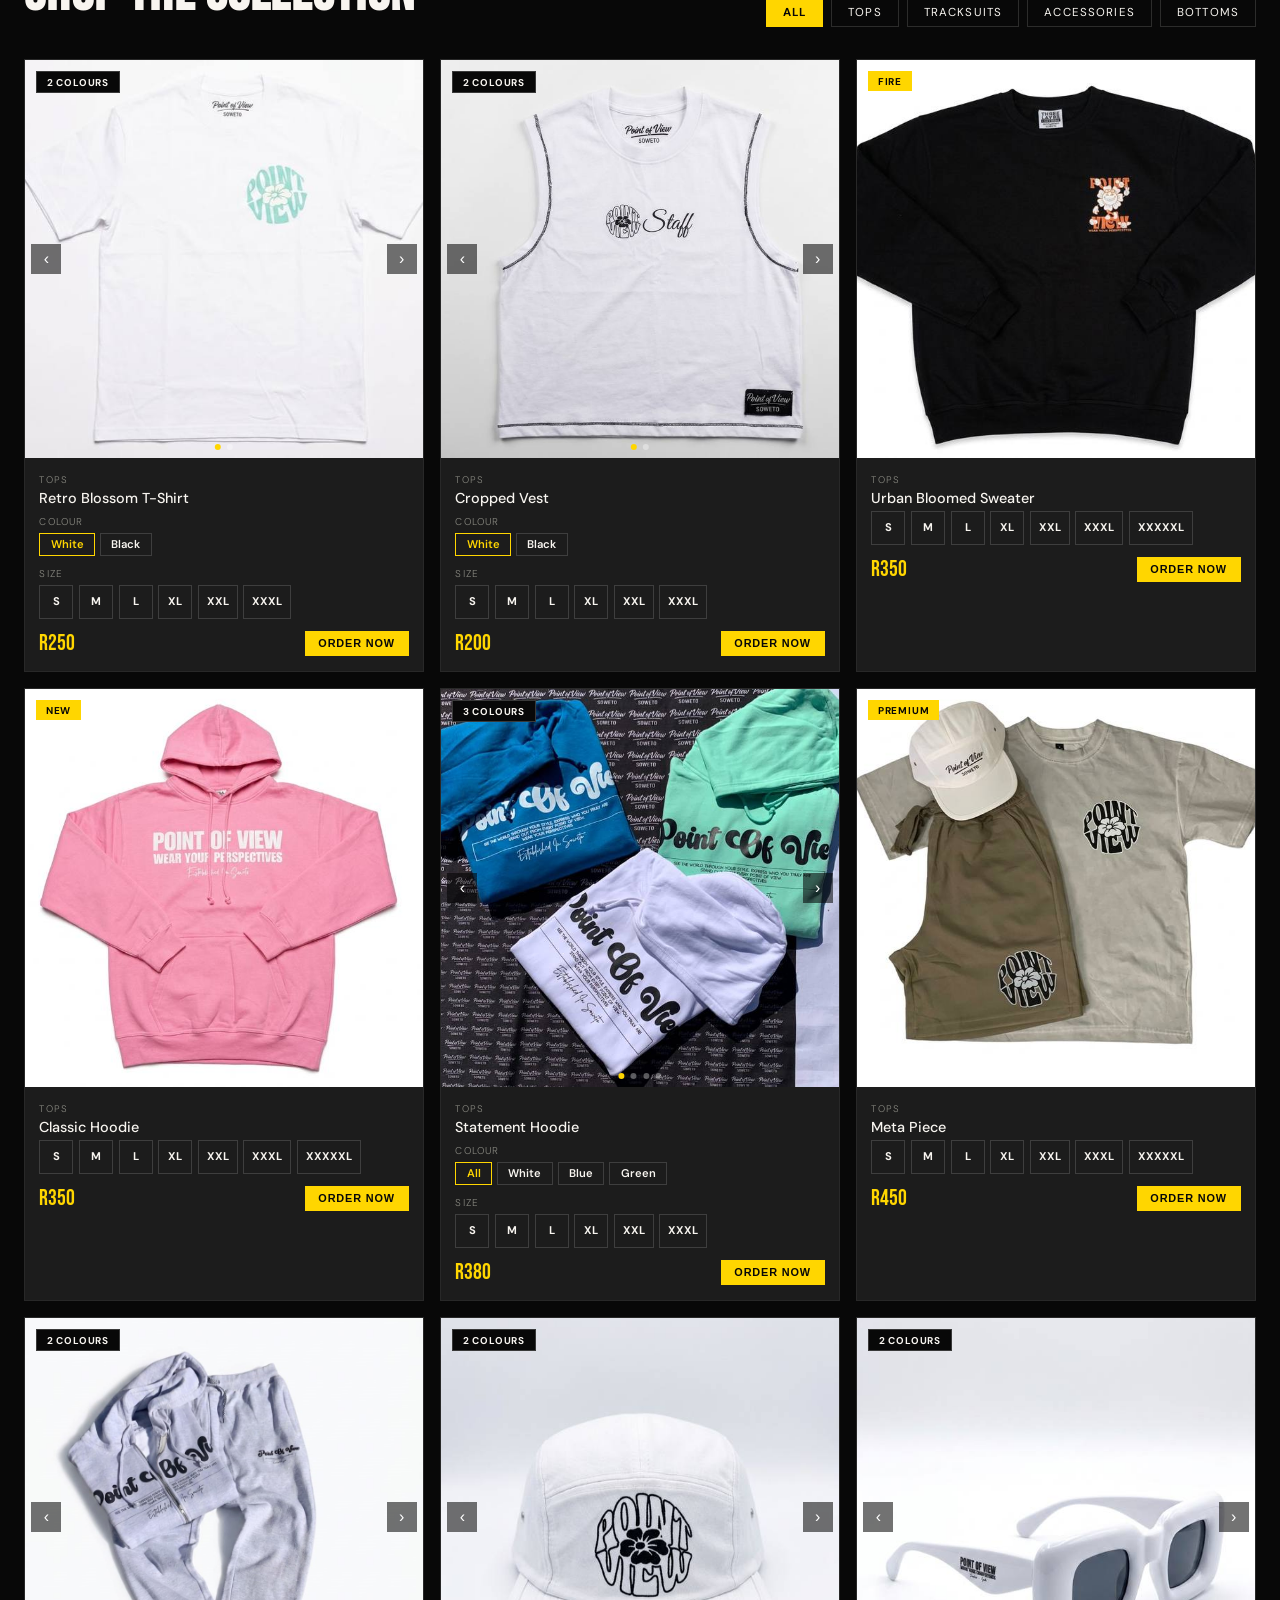
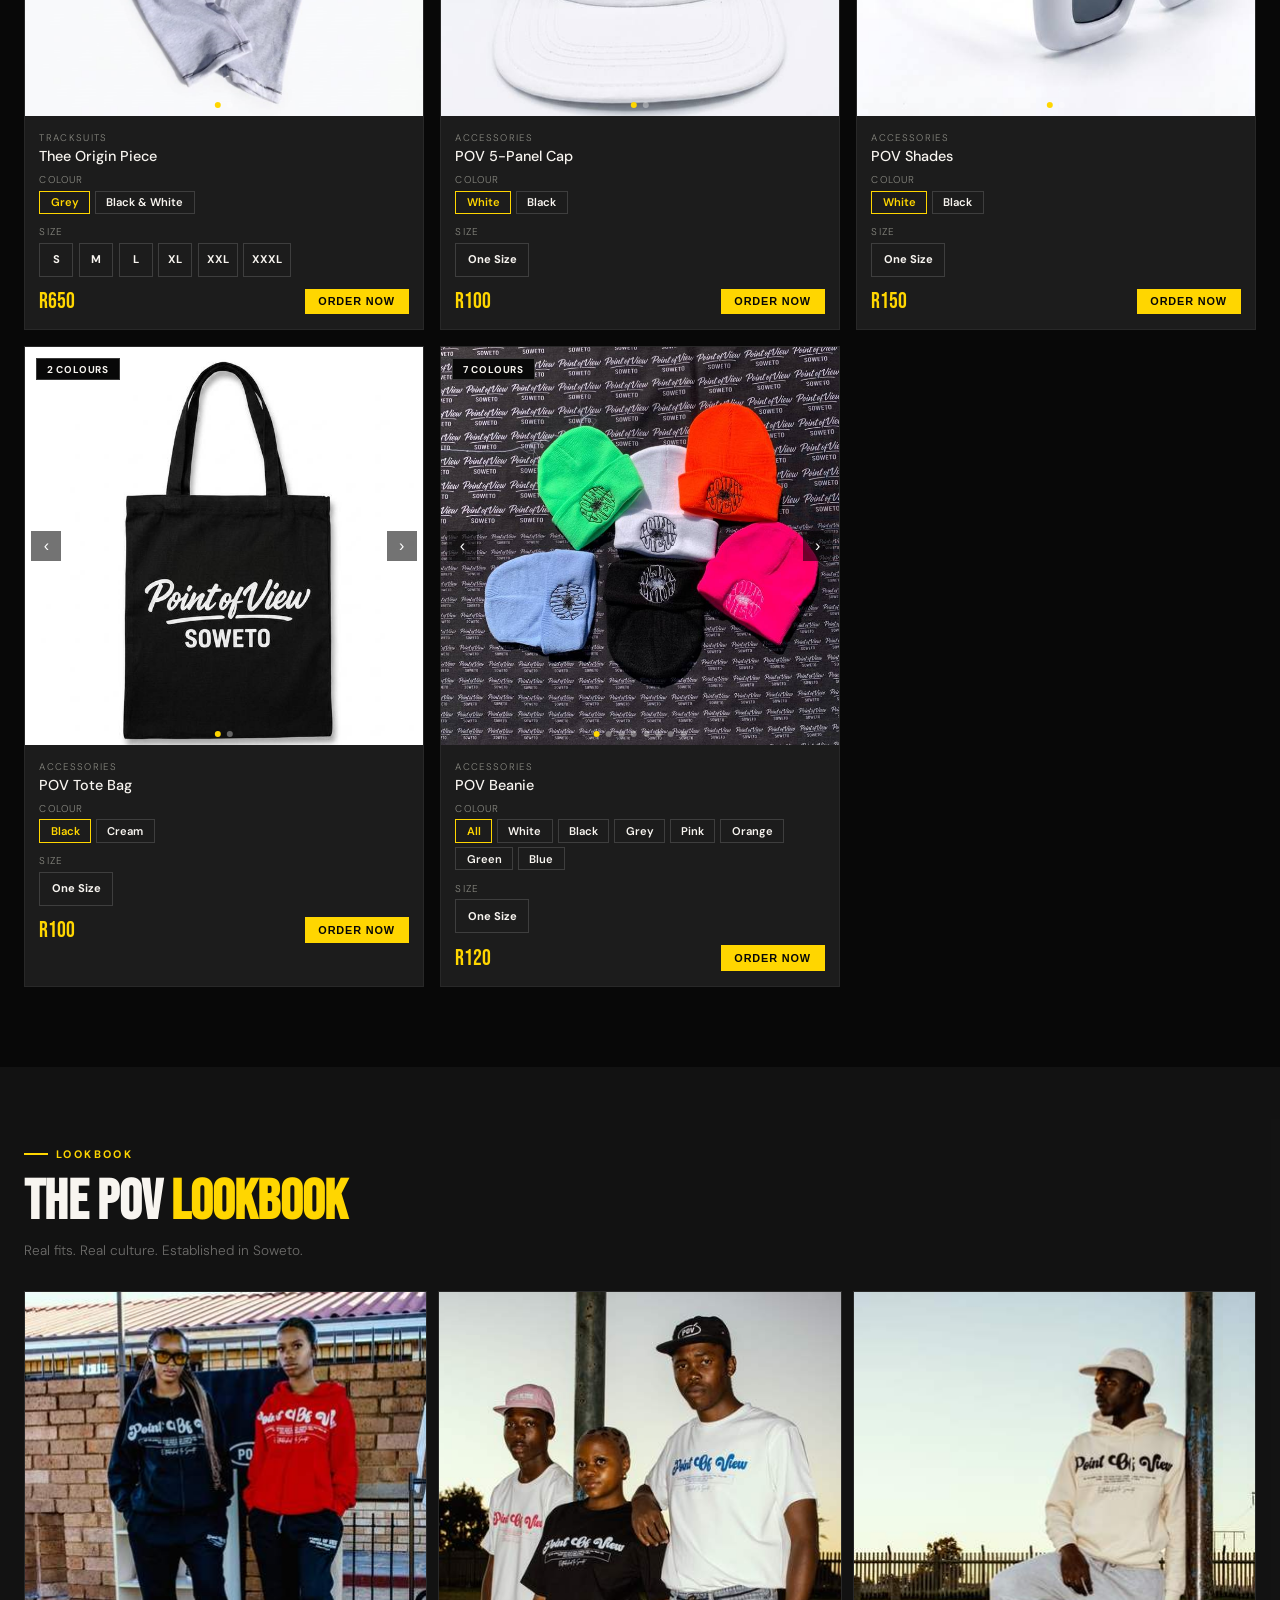
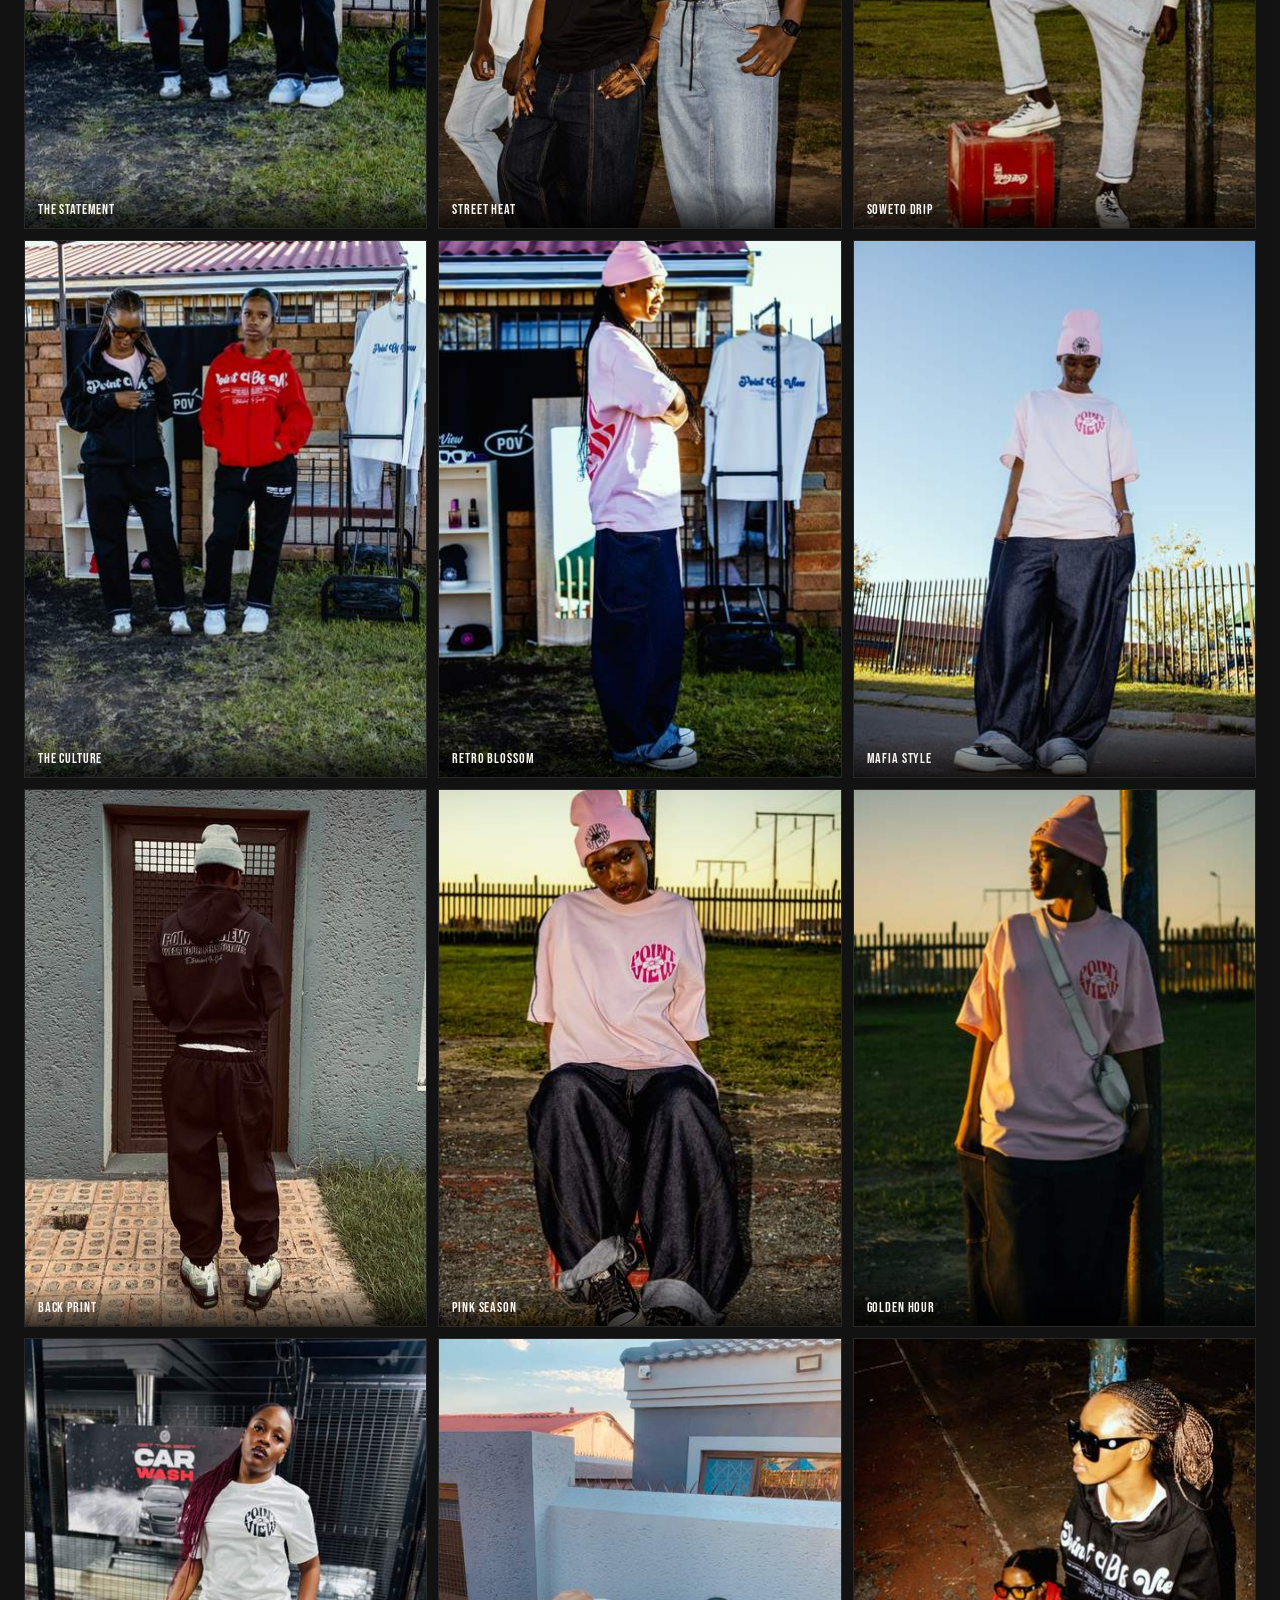
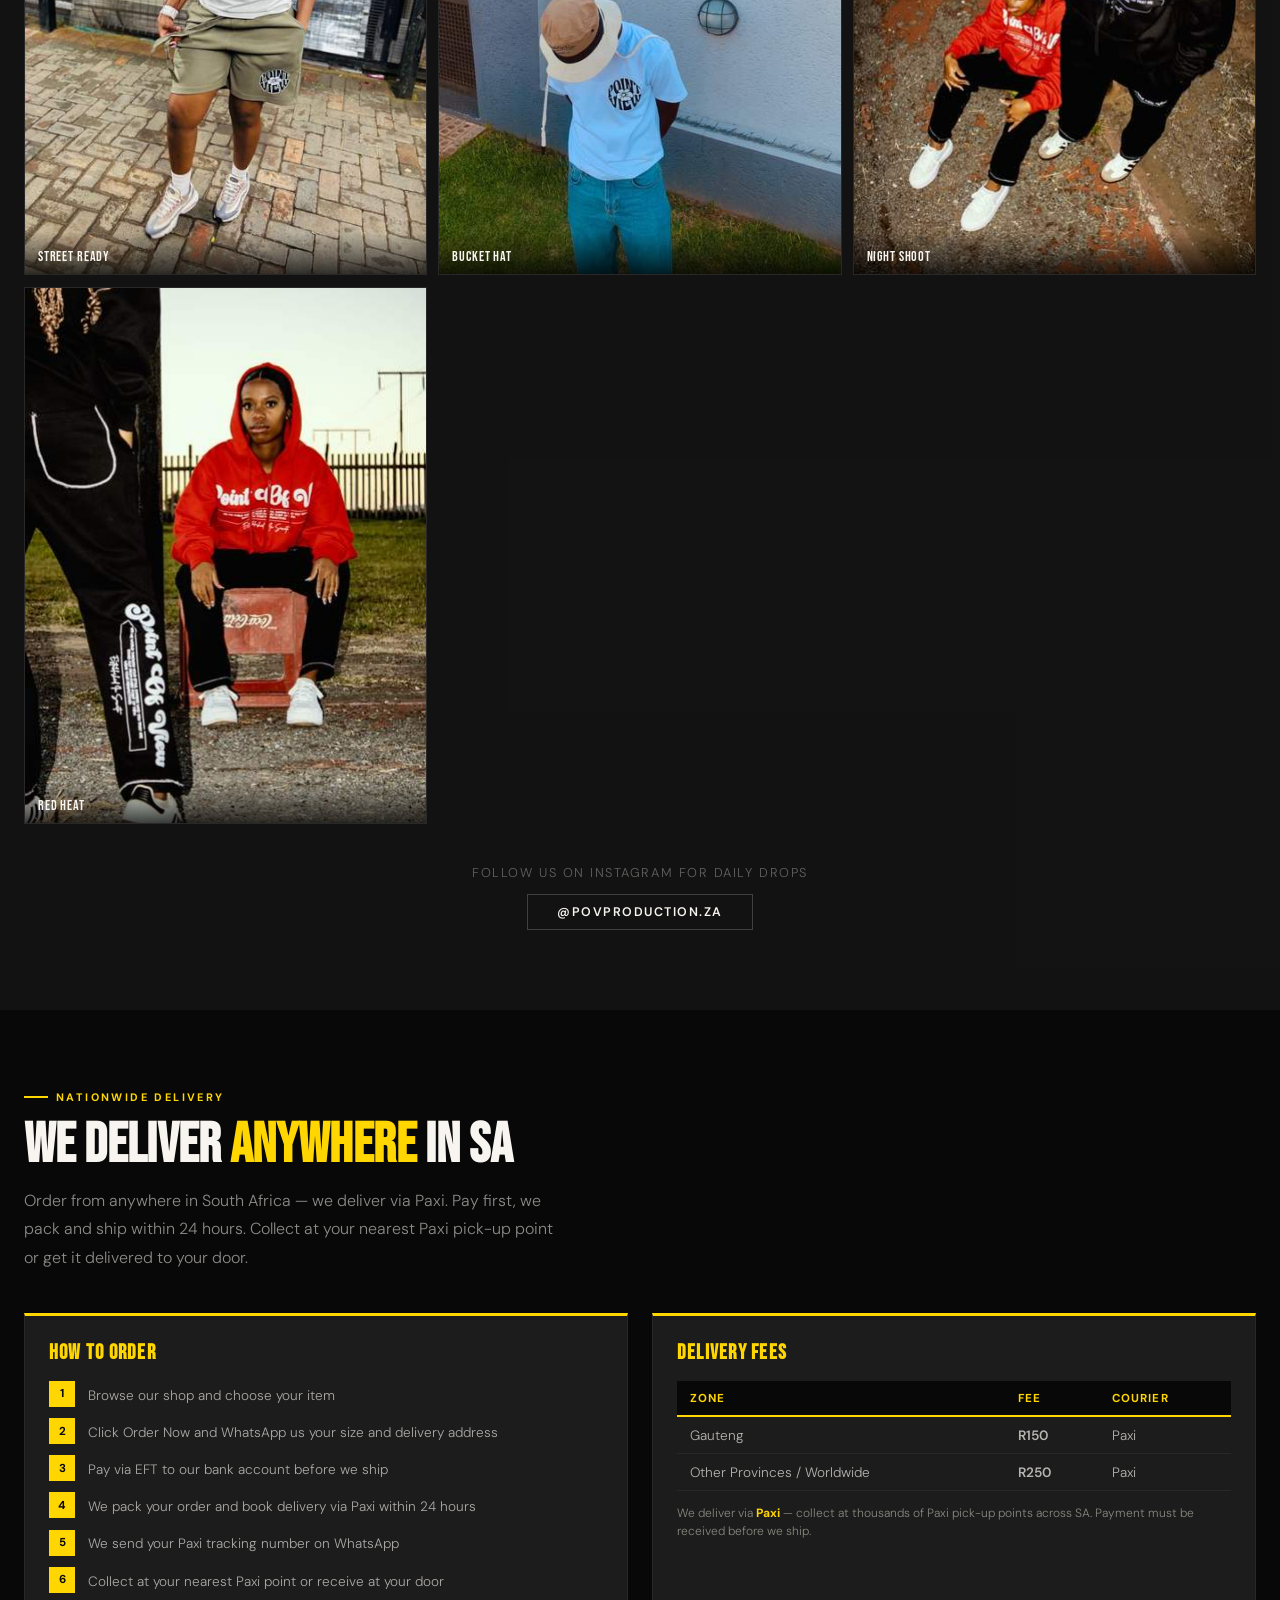
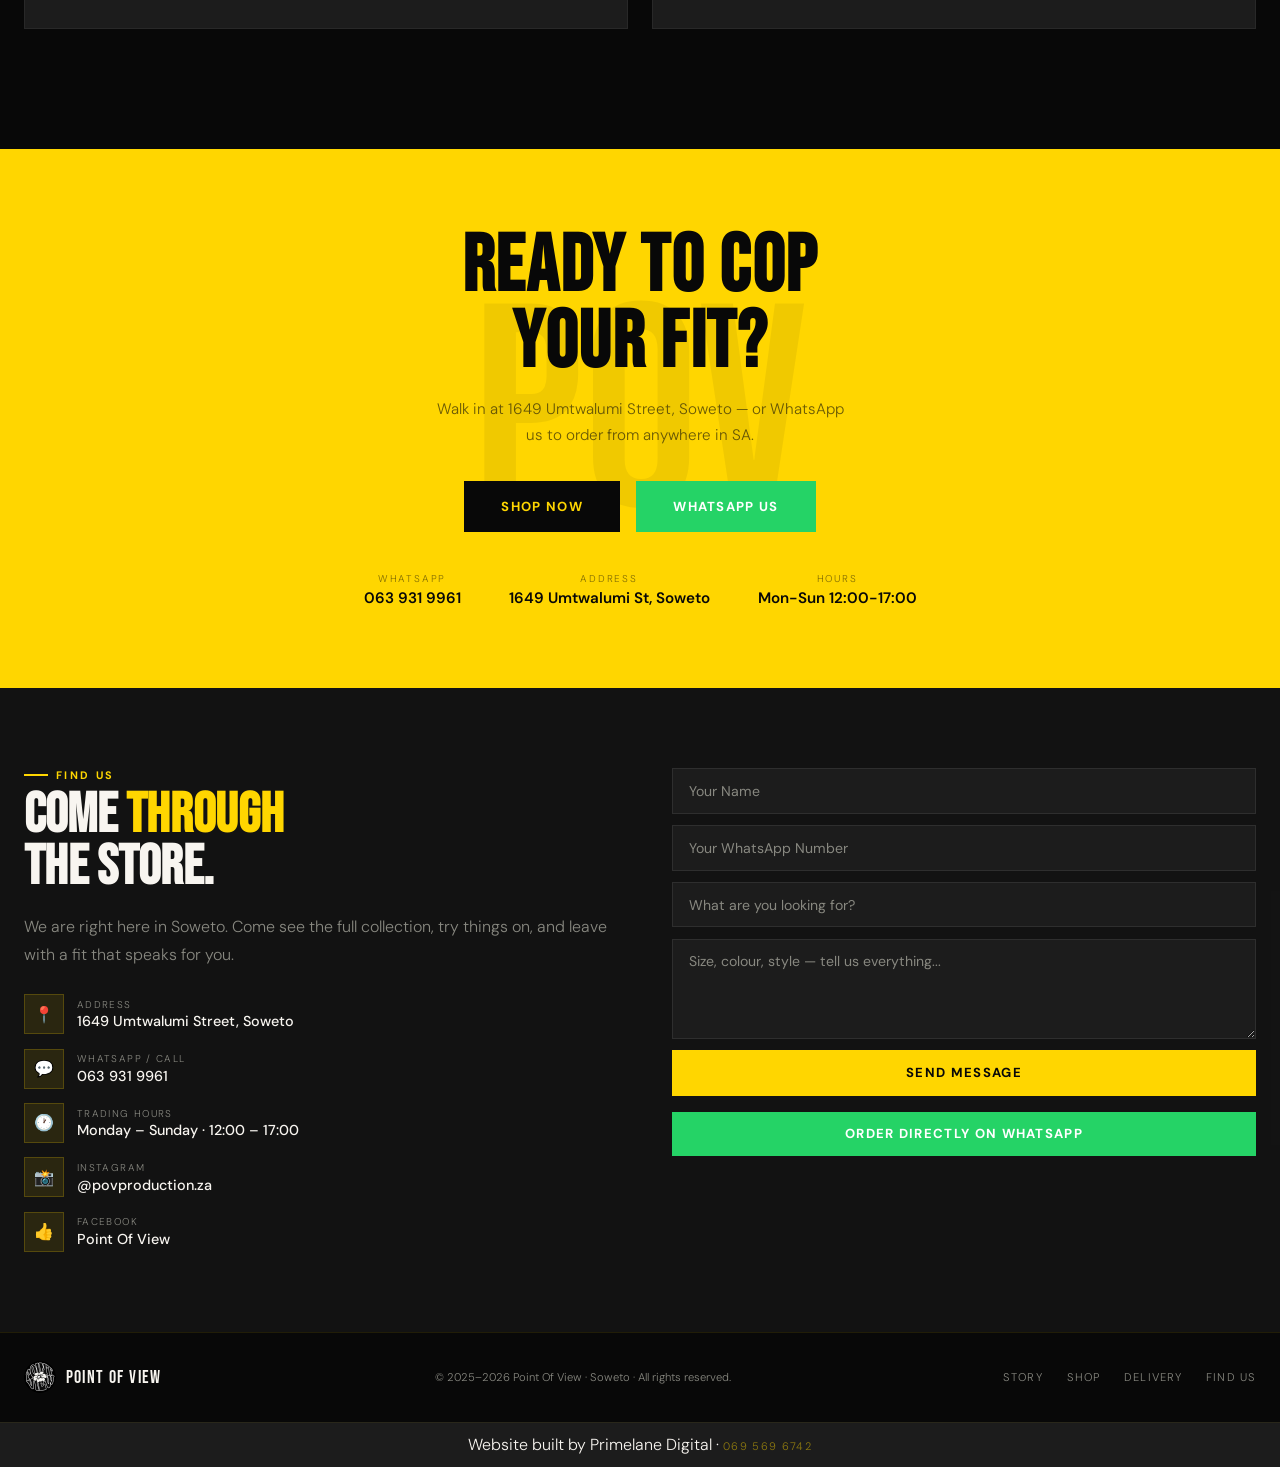
